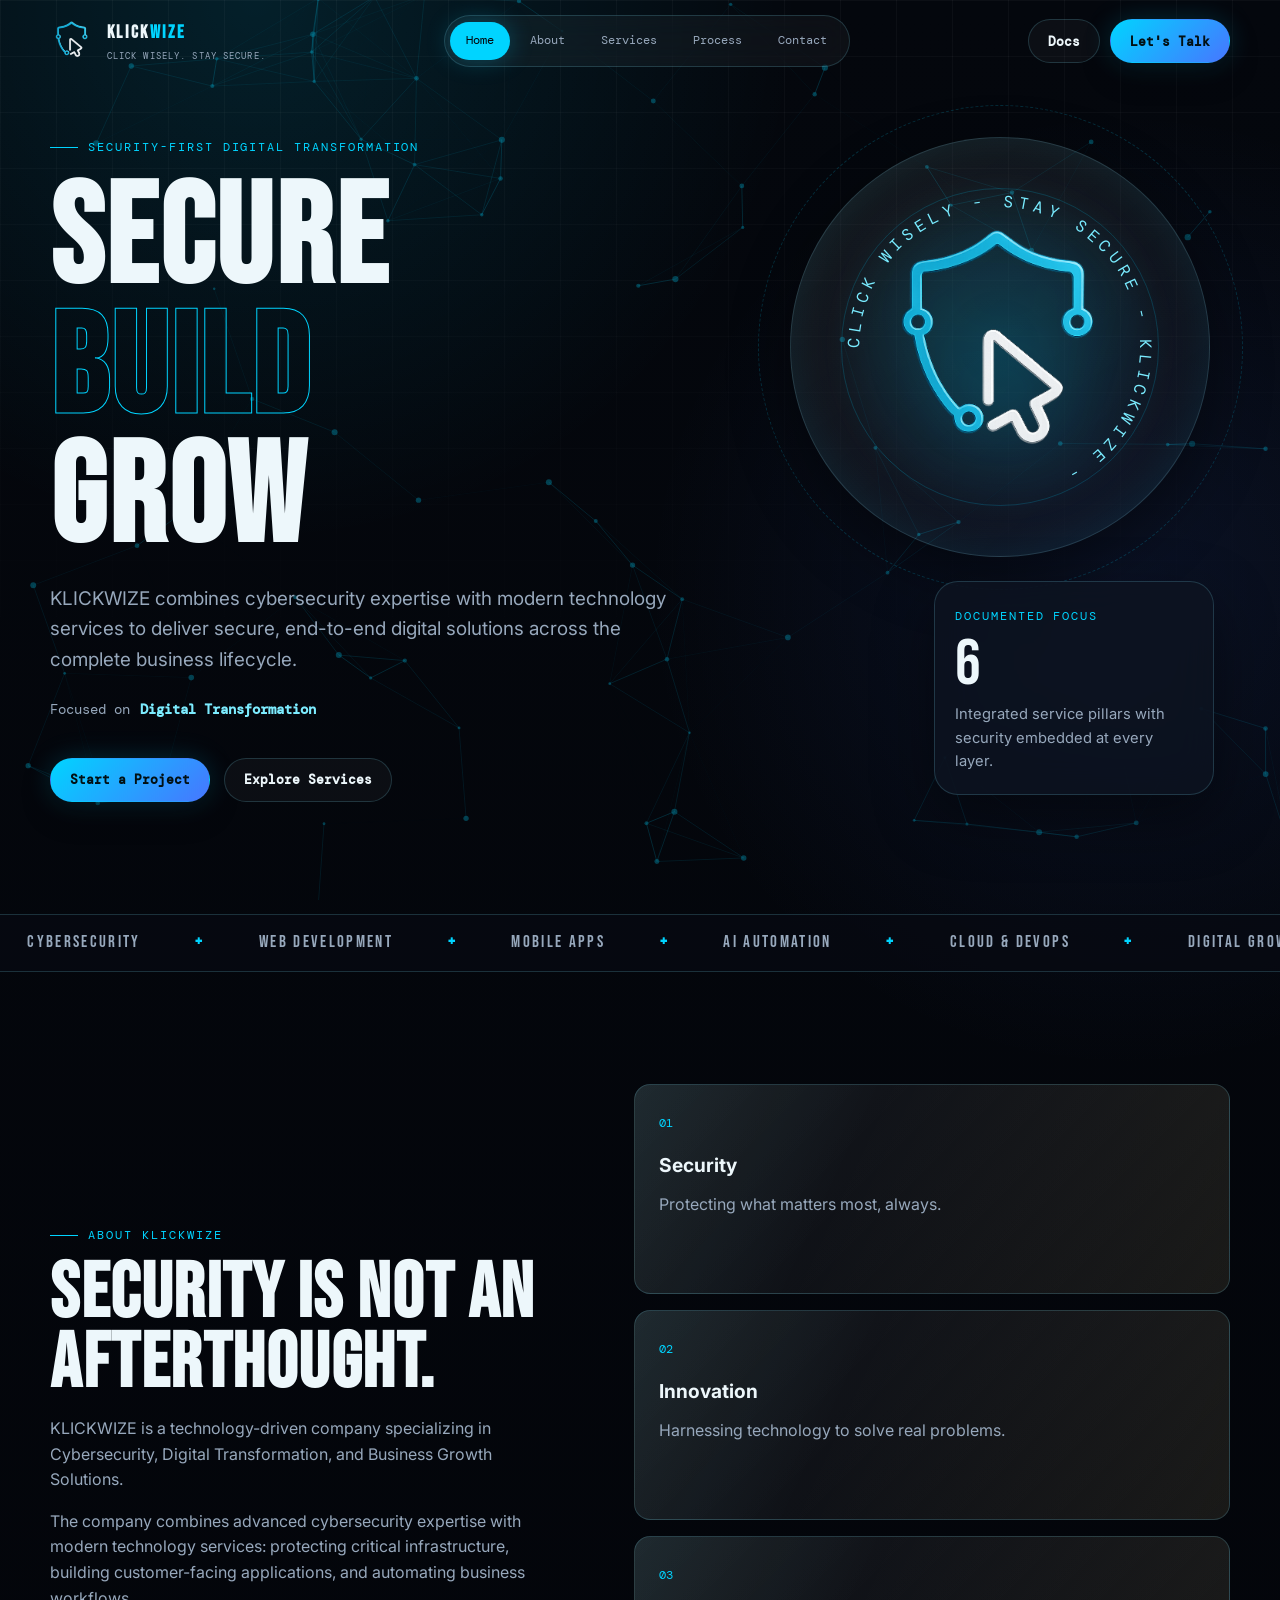
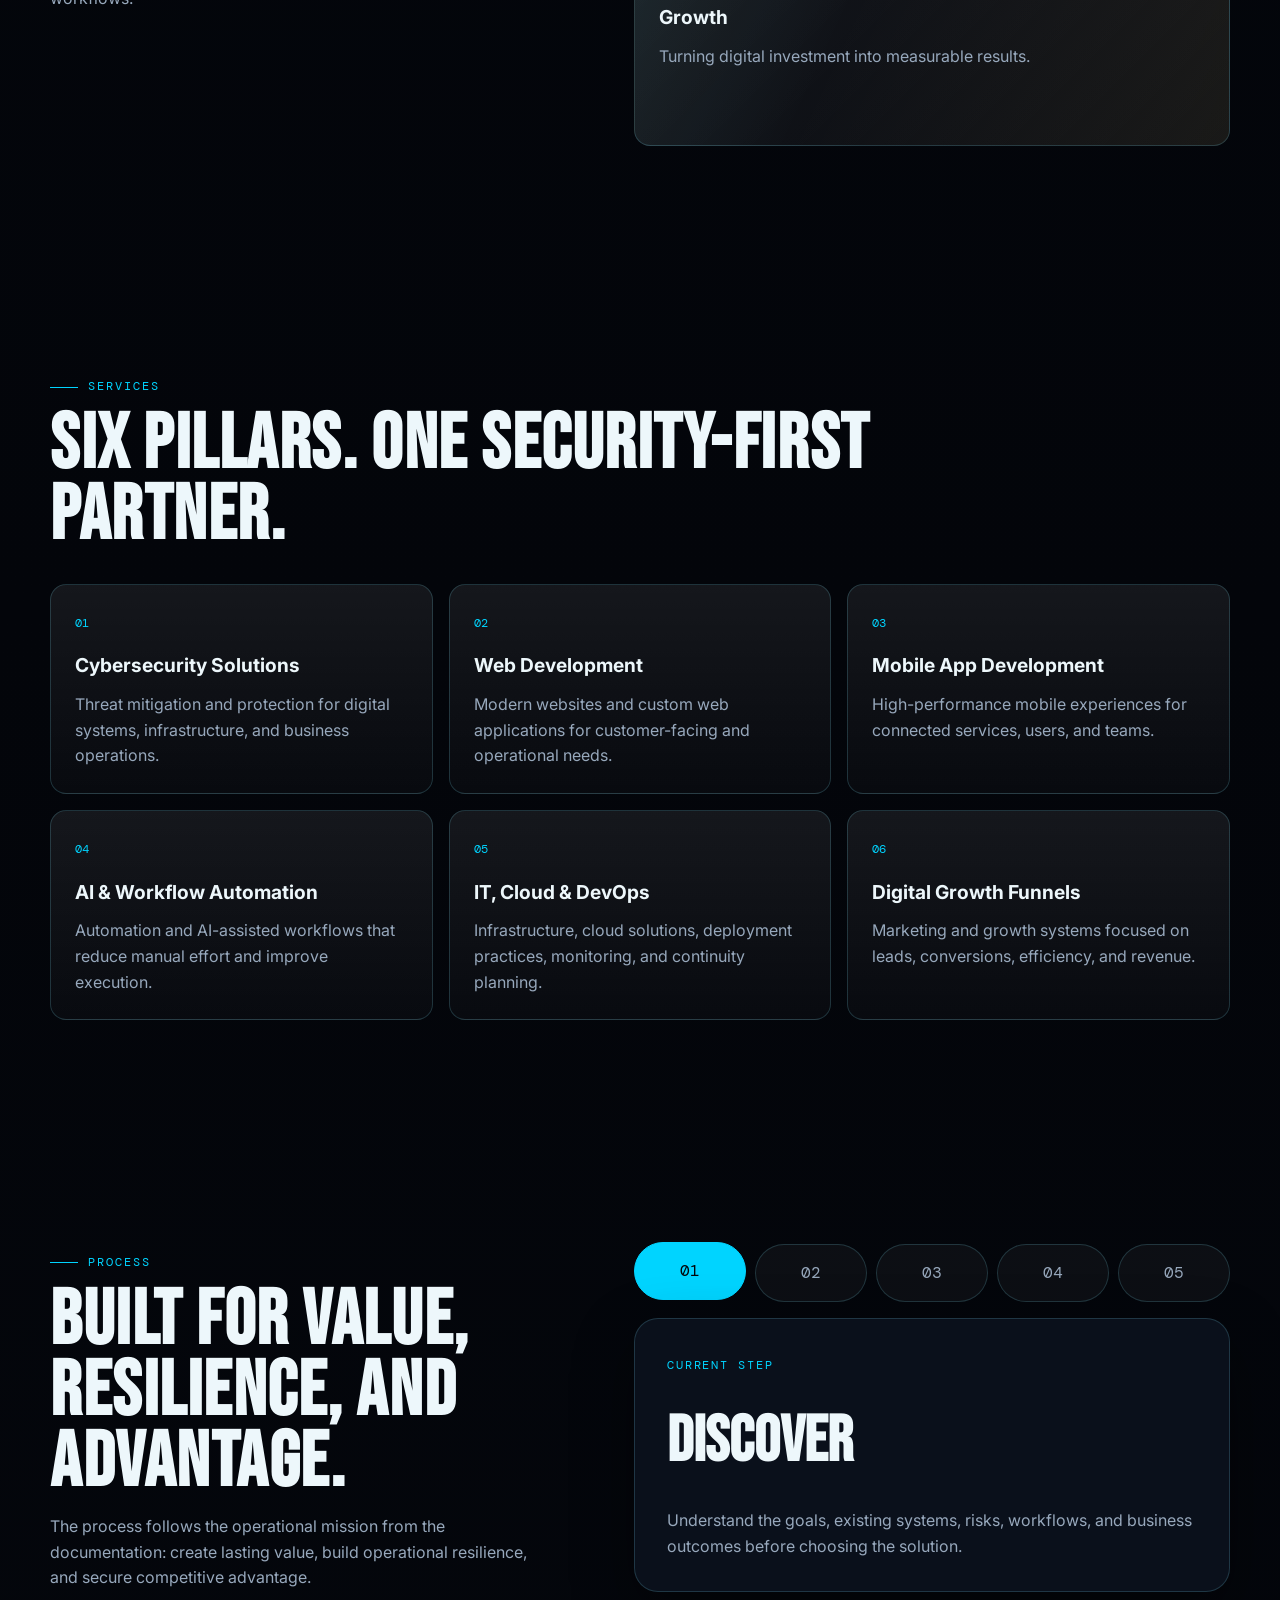
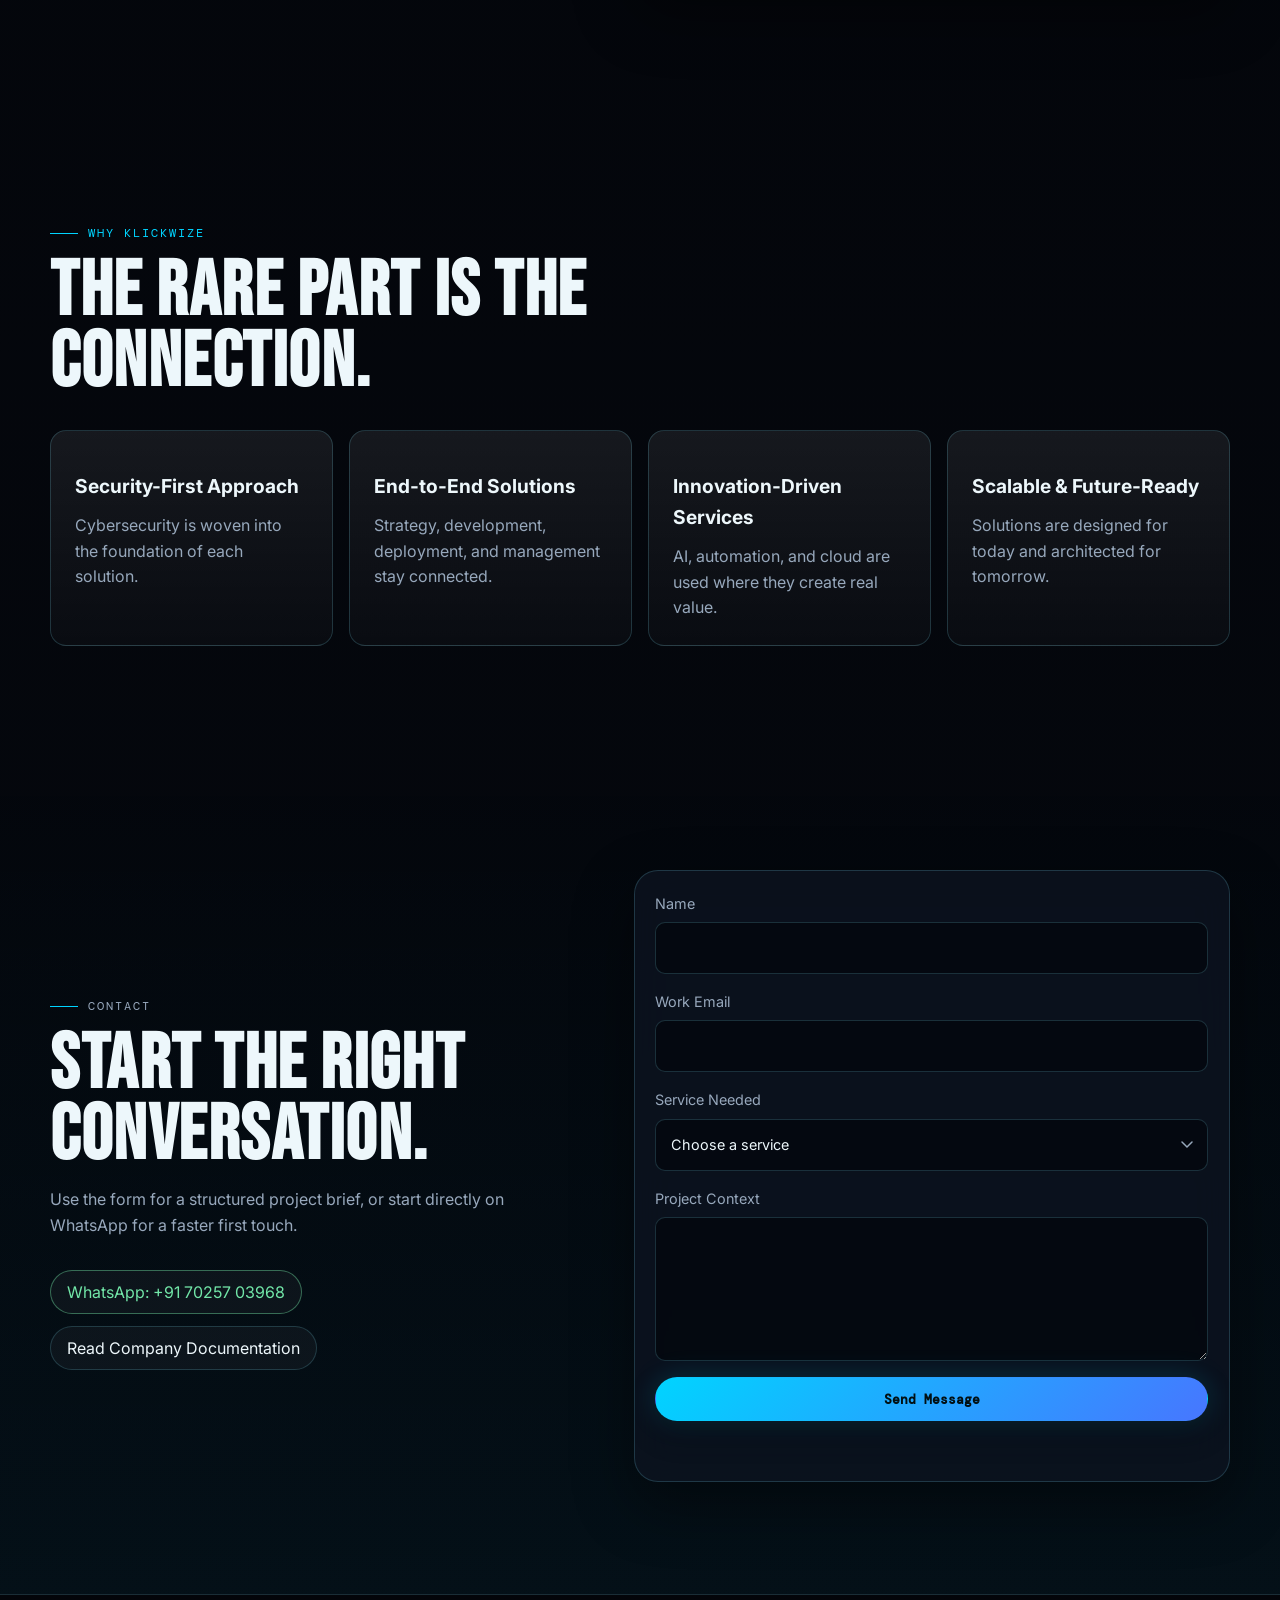
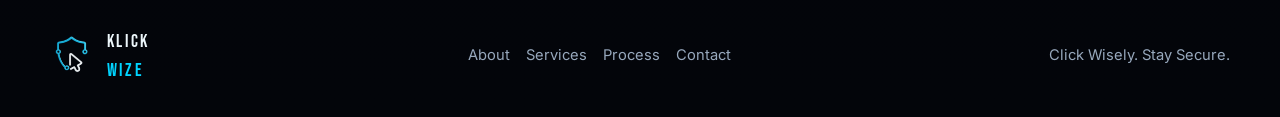
==== Website/0.3/index.html @ f403ca62 "Version 0.2 Finalized" ====
<!DOCTYPE html>
<html lang="en">

<head>
    <!-- ==================================================
         BASIC PAGE SETTINGS

         These tags help browsers, phones, and search engines
         understand the website correctly.
    ================================================== -->
    <meta charset="UTF-8">
    <meta name="viewport" content="width=device-width, initial-scale=1.0">
    <meta name="description" content="KLICKWIZE delivers cybersecurity, digital transformation, software, AI automation, cloud, DevOps, and growth solutions with security built in from day one.">
    <title>KLICKWIZE | Click Wisely. Stay Secure.</title>

    <!-- ==================================================
         FONTS

         Inter is used for readable text.
         Oxanium gives headings a precise technology feel.
         JetBrains Mono is used for labels and small technical text.
    ================================================== -->
    <link rel="preconnect" href="https://fonts.googleapis.com">
    <link rel="preconnect" href="https://fonts.gstatic.com" crossorigin>
    <link href="https://fonts.googleapis.com/css2?family=Inter:wght@400;500;600;700;800&family=JetBrains+Mono:wght@400;500;700&family=Oxanium:wght@500;600;700;800&family=Bebas+Neue&family=DM+Mono:wght@300;400;500&display=swap" rel="stylesheet">

    <!-- ==================================================
         CSS FILES

         Keep this order:
         variables -> layout -> components -> animations -> responsive.
    ================================================== -->
    <link rel="stylesheet" href="css/variables.css">
    <link rel="stylesheet" href="css/layout.css">
    <link rel="stylesheet" href="css/components.css">
    <link rel="stylesheet" href="css/animations.css">
    <link rel="stylesheet" href="css/responsive.css">
</head>

<body>
    <!-- ==================================================
         SPARK LAYER

         This canvas sits behind the page and creates the
         subtle moving cyber network effect.
    ================================================== -->
    <canvas id="spark-canvas" class="spark-canvas" aria-hidden="true"></canvas>

    <!-- ==================================================
         HEADER / PILL NAV

         The header stays fixed at the top.
         The pill nav makes the site feel modern and app-like.
    ================================================== -->
    <header class="site-header">
        <nav class="navbar container" aria-label="Main navigation">
            <a href="#hero" class="brand-mark" aria-label="KLICKWIZE home">
                <img src="assets/images/Logo.png" alt="KLICKWIZE shield logo">
                <span>
                    <strong><span class="brand-klick">KLICK</span><span class="brand-wize">WIZE</span></strong>
                    <small>Click wisely. Stay secure.</small>
                </span>
            </a>

            <ul class="pill-nav" data-pill-nav>
                <li><a class="active" href="#hero">Home</a></li>
                <li><a href="#about">About</a></li>
                <li><a href="#services">Services</a></li>
                <li><a href="#process">Process</a></li>
                <li><a href="#contact">Contact</a></li>
            </ul>

            <div class="nav-actions">
                <a class="btn btn-ghost nav-doc" href="assets/docs/Documentation.pdf" target="_blank" rel="noreferrer">Docs</a>
                <a class="btn btn-primary nav-cta" href="#contact">Let's Talk</a>
                <button class="menu-toggle" type="button" data-menu-toggle aria-label="Open menu" aria-expanded="false">
                    <span></span>
                    <span></span>
                </button>
            </div>
        </nav>

        <!-- Mobile menu: JS opens this when the menu button is tapped. -->
        <div class="staggered-menu" data-mobile-menu aria-hidden="true">
            <a href="#about">About</a>
            <a href="#services">Services</a>
            <a href="#process">Process</a>
            <a href="#why">Why Us</a>
            <a href="#contact">Contact</a>
        </div>
    </header>

    <main>
        <!-- ==================================================
             HERO

             First impression. It explains what KLICKWIZE does
             and uses the logo as a meaningful brand object.
        ================================================== -->
        <section id="hero" class="hero section">
            <div class="container hero-grid">
                <div class="hero-copy">
                    <p class="eyebrow decrypt-text" data-text="SECURITY-FIRST DIGITAL TRANSFORMATION">
                        SECURITY-FIRST DIGITAL TRANSFORMATION
                    </p>

                    <h1 class="hero-title">
                        <span class="split-text">Secure</span>
                        <span class="split-text accent">Build</span>
                        <span class="split-text">Grow</span>
                    </h1>

                    <p class="hero-description">
                        KLICKWIZE combines cybersecurity expertise with modern technology services to deliver secure, end-to-end digital solutions across the complete business lifecycle.
                    </p>

                    <div class="rotating-line" aria-live="polite">
                        <span>Focused on</span>
                        <strong data-rotating-text data-words="Cybersecurity,Digital Transformation,Business Growth,AI Automation,Cloud Resilience">Cybersecurity</strong>
                    </div>

                    <div class="hero-actions">
                        <a class="btn btn-primary magnetic" href="#contact">Start a Project</a>
                        <a class="btn btn-secondary" href="#services">Explore Services</a>
                    </div>
                </div>

                <div class="hero-visual" aria-label="KLICKWIZE brand visual">
                    <div class="orbital-logo">
                        <img src="assets/images/Logo.png" alt="KLICKWIZE shield logo">
                        <svg class="circular-text" viewBox="0 0 220 220" aria-hidden="true">
                            <defs>
                                <path id="circleTextPath" d="M110,110 m-86,0 a86,86 0 1,1 172,0 a86,86 0 1,1 -172,0"></path>
                            </defs>
                            <text>
                                <textPath href="#circleTextPath">
                                    CLICK WISELY - STAY SECURE - KLICKWIZE -
                                </textPath>
                            </text>
                        </svg>
                    </div>
                    <div class="hero-card glass-panel">
                        <span class="card-label">Documented Focus</span>
                        <div class="shuffle-number" data-shuffle-number data-final="6">0</div>
                        <p>Integrated service pillars with security embedded at every layer.</p>
                    </div>
                </div>
            </div>
        </section>

        <!-- ==================================================
             MARQUEE / SERVICE STRIP

             Quick moving list of the six company service pillars.
        ================================================== -->
        <div class="marquee-wrap" aria-hidden="true">
            <div class="marquee-track">
                <span>Cybersecurity</span><b>+</b>
                <span>Web Development</span><b>+</b>
                <span>Mobile Apps</span><b>+</b>
                <span>AI Automation</span><b>+</b>
                <span>Cloud & DevOps</span><b>+</b>
                <span>Digital Growth</span><b>+</b>
                <span>Cybersecurity</span><b>+</b>
                <span>Web Development</span><b>+</b>
                <span>Mobile Apps</span><b>+</b>
                <span>AI Automation</span><b>+</b>
                <span>Cloud & DevOps</span><b>+</b>
                <span>Digital Growth</span><b>+</b>
            </div>
        </div>

        <!-- ==================================================
             ABOUT

             Honest company overview based on the proposal PDF.
        ================================================== -->
        <section id="about" class="section">
            <div class="container split-section">
                <div class="section-copy reveal-left">
                    <p class="section-label decrypt-text" data-text="ABOUT KLICKWIZE">ABOUT KLICKWIZE</p>
                    <h2 class="section-title">Security is not an afterthought.</h2>
                    <p>
                        KLICKWIZE is a technology-driven company specializing in Cybersecurity, Digital Transformation, and Business Growth Solutions.
                    </p>
                    <p>
                        The company combines advanced cybersecurity expertise with modern technology services: protecting critical infrastructure, building customer-facing applications, and automating business workflows.
                    </p>
                </div>

                <div class="value-stack reveal-right">
                    <article class="value-card metallic-card">
                        <span>01</span>
                        <h3>Security</h3>
                        <p>Protecting what matters most, always.</p>
                    </article>
                    <article class="value-card metallic-card">
                        <span>02</span>
                        <h3>Innovation</h3>
                        <p>Harnessing technology to solve real problems.</p>
                    </article>
                    <article class="value-card metallic-card">
                        <span>03</span>
                        <h3>Growth</h3>
                        <p>Turning digital investment into measurable results.</p>
                    </article>
                </div>
            </div>
        </section>

        <!-- ==================================================
             SERVICES

             Each card describes one documented service pillar.
        ================================================== -->
        <section id="services" class="section">
            <div class="container">
                <div class="section-heading reveal">
                    <p class="section-label">SERVICES</p>
                    <h2 class="section-title">Six pillars. One security-first partner.</h2>
                </div>

                <div class="services-grid reveal">
                    <article class="service-card">
                        <span class="service-number">01</span>
                        <h3>Cybersecurity Solutions</h3>
                        <p>Threat mitigation and protection for digital systems, infrastructure, and business operations.</p>
                    </article>

                    <article class="service-card">
                        <span class="service-number">02</span>
                        <h3>Web Development</h3>
                        <p>Modern websites and custom web applications for customer-facing and operational needs.</p>
                    </article>

                    <article class="service-card">
                        <span class="service-number">03</span>
                        <h3>Mobile App Development</h3>
                        <p>High-performance mobile experiences for connected services, users, and teams.</p>
                    </article>

                    <article class="service-card">
                        <span class="service-number">04</span>
                        <h3>AI & Workflow Automation</h3>
                        <p>Automation and AI-assisted workflows that reduce manual effort and improve execution.</p>
                    </article>

                    <article class="service-card">
                        <span class="service-number">05</span>
                        <h3>IT, Cloud & DevOps</h3>
                        <p>Infrastructure, cloud solutions, deployment practices, monitoring, and continuity planning.</p>
                    </article>

                    <article class="service-card">
                        <span class="service-number">06</span>
                        <h3>Digital Growth Funnels</h3>
                        <p>Marketing and growth systems focused on leads, conversions, efficiency, and revenue.</p>
                    </article>
                </div>
            </div>
        </section>

        <!-- ==================================================
             PROCESS STEPPER

             Visitors can click steps. JS highlights the active
             step and updates the explanation panel.
        ================================================== -->
        <section id="process" class="section">
            <div class="container process-layout">
                <div class="section-copy reveal-left">
                    <p class="section-label">PROCESS</p>
                    <h2 class="section-title">Built for value, resilience, and advantage.</h2>
                    <p>
                        The process follows the operational mission from the documentation: create lasting value, build operational resilience, and secure competitive advantage.
                    </p>
                </div>

                <div class="stepper reveal-right" data-stepper>
                    <div class="stepper-buttons" role="tablist" aria-label="Project process steps">
                        <button class="stepper-button active" type="button" role="tab" aria-selected="true" data-step-title="Discover" data-step-copy="Understand the goals, existing systems, risks, workflows, and business outcomes before choosing the solution.">01</button>
                        <button class="stepper-button" type="button" role="tab" aria-selected="false" data-step-title="Architect" data-step-copy="Design security-first foundations so protection is part of the plan, not something added at the end.">02</button>
                        <button class="stepper-button" type="button" role="tab" aria-selected="false" data-step-title="Build" data-step-copy="Create modular digital applications, automations, infrastructure, or growth systems with sustainable engineering patterns.">03</button>
                        <button class="stepper-button" type="button" role="tab" aria-selected="false" data-step-title="Harden" data-step-copy="Support resilience with monitoring, fail-safes, and continuity thinking where the project requires it.">04</button>
                        <button class="stepper-button" type="button" role="tab" aria-selected="false" data-step-title="Grow" data-step-copy="Use AI, automation, and metrics-driven growth strategies to keep improving the outcome after launch.">05</button>
                    </div>

                    <div class="stepper-panel glass-panel" data-step-panel>
                        <span class="panel-kicker">Current step</span>
                        <h3 data-step-title-output>Discover</h3>
                        <p data-step-copy-output>Understand the goals, existing systems, risks, workflows, and business outcomes before choosing the solution.</p>
                    </div>
                </div>
            </div>
        </section>

        <!-- ==================================================
             WHY US

             Clear reasons from the proposal, written as value
             cards rather than exaggerated promises.
        ================================================== -->
        <section id="why" class="section">
            <div class="container">
                <div class="section-heading reveal">
                    <p class="section-label">WHY KLICKWIZE</p>
                    <h2 class="section-title">The rare part is the connection.</h2>
                </div>

                <div class="why-grid reveal">
                    <article class="why-card">
                        <h3>Security-First Approach</h3>
                        <p>Cybersecurity is woven into the foundation of each solution.</p>
                    </article>

                    <article class="why-card">
                        <h3>End-to-End Solutions</h3>
                        <p>Strategy, development, deployment, and management stay connected.</p>
                    </article>

                    <article class="why-card">
                        <h3>Innovation-Driven Services</h3>
                        <p>AI, automation, and cloud are used where they create real value.</p>
                    </article>

                    <article class="why-card">
                        <h3>Scalable & Future-Ready</h3>
                        <p>Solutions are designed for today and architected for tomorrow.</p>
                    </article>
                </div>
            </div>
        </section>

        <!-- ==================================================
             CONTACT

             Backend-ready form plus direct WhatsApp option.
             Instagram is intentionally left commented until ready.
        ================================================== -->
        <section id="contact" class="section contact-section">
            <div class="container contact-grid">
                <div class="contact-copy reveal-left">
                    <p class="section-label">CONTACT</p>
                    <h2 class="section-title">Start the right conversation.</h2>
                    <p>
                        Use the form for a structured project brief, or start directly on WhatsApp for a faster first touch.
                    </p>

                    <div class="contact-actions">
                        <a class="contact-chip whatsapp" href="https://wa.me/917025703968" target="_blank" rel="noreferrer">
                            WhatsApp: +91 70257 03968
                        </a>

                        <a class="contact-chip" href="assets/docs/Documentation.pdf" target="_blank" rel="noreferrer">
                            Read Company Documentation
                        </a>

                        <!-- Instagram is intentionally commented until the profile link is ready.
                        <a class="contact-chip" href="https://instagram.com/klickwize" target="_blank" rel="noreferrer">
                            Instagram: @klickwize
                        </a>
                        -->
                    </div>
                </div>

                <form class="contact-form glass-panel reveal-right" data-contact-form>
                    <!-- Backend note:
                         Later, connect this form by replacing the placeholder
                         in js/app.js with your API endpoint, for example:
                         fetch('/api/contact', { method:'POST', body: JSON.stringify(payload) })
                    -->
                    <label>
                        <span>Name</span>
                        <input name="name" type="text" autocomplete="name" required>
                    </label>

                    <label>
                        <span>Work Email</span>
                        <input name="email" type="email" autocomplete="email" required>
                    </label>

                    <label>
                        <span>Service Needed</span>
                        <select name="service" required>
                            <option value="">Choose a service</option>
                            <option>Cybersecurity Solutions</option>
                            <option>Web Development</option>
                            <option>Mobile App Development</option>
                            <option>AI & Workflow Automation</option>
                            <option>IT, Cloud & DevOps</option>
                            <option>Digital Growth Funnels</option>
                        </select>
                    </label>

                    <label>
                        <span>Project Context</span>
                        <textarea name="message" rows="5" required></textarea>
                    </label>

                    <button class="btn btn-primary" type="submit">Send Message</button>
                    <p class="form-status" data-form-status aria-live="polite"></p>
                </form>
            </div>
        </section>
    </main>

    <!-- ==================================================
         FOOTER

         Simple final brand area with fast links.
    ================================================== -->
    <footer class="footer">
        <div class="container footer-inner">
            <a class="footer-brand" href="#hero">
                <img src="assets/images/Logo.png" alt="">
                <span><span class="brand-klick">KLICK</span><span class="brand-wize">WIZE</span></span>
            </a>

            <nav class="footer-links" aria-label="Footer navigation">
                <a href="#about">About</a>
                <a href="#services">Services</a>
                <a href="#process">Process</a>
                <a href="#contact">Contact</a>
            </nav>

            <p>Click Wisely. Stay Secure.</p>
        </div>
    </footer>

    <!-- ==================================================
         JAVASCRIPT FILES

         Each file controls one behavior. This keeps the
         website easy to understand and grow later.
    ================================================== -->
    <script src="js/navigation.js"></script>
    <script src="js/splitText.js"></script>
    <script src="js/decryptText.js"></script>
    <script src="js/spark.js"></script>
    <script src="js/stepper.js"></script>
    <script src="js/app.js"></script>
</body>

</html>
---- Website/0.3/css/variables.css ----
/* =====================================================
   DESIGN SYSTEM VARIABLES

   Think of this file as the control panel for the site.
   If you want a different color, spacing, or font later,
   change it here first.
===================================================== */

:root {
  /* Main page colors */
  --black: #03050a;
  --deep: #070b12;
  --surface: #0d1420;
  --panel: rgba(13, 20, 32, .78);
  --panel-strong: #111a29;

  /* Brand accents */
  --cyan: #00d4ff;
  --cyan-bright: #7cecff;
  --cyan-soft: rgba(0, 212, 255, .12);
  --blue: #4776ff;
  --green: #72e6a8;
  --gold: #f7d889;

  /* Text colors */
  --white: #edf7fb;
  --muted: #97a8bc;
  --dim: #627184;

  /* Lines and glass */
  --edge: rgba(129, 232, 255, .18);
  --edge-strong: rgba(129, 232, 255, .42);
  --glass: rgba(255, 255, 255, .045);
  --glass-border: rgba(255, 255, 255, .1);

  /* Fonts */
  --ff-display: 'Bebas Neue', "Oxanium", system-ui, sans-serif;
  --ff-body: "Inter", system-ui, sans-serif;
  --ff-mono: 'DM Mono', "JetBrains Mono", monospace;

  /* Sizing */
  --container: 1180px;
  --header-height: 82px;
  --radius-sm: 10px;
  --radius-md: 16px;
  --radius-lg: 24px;

  /* Spacing */
  --space-xs: .5rem;
  --space-sm: 1rem;
  --space-md: 1.5rem;
  --space-lg: 3rem;
  --space-xl: 5rem;
  --space-2xl: 7rem;

  /* Motion */
  --ease: cubic-bezier(.16, 1, .3, 1);
  --duration-fast: .2s;
  --duration-normal: .45s;
  --duration-slow: .8s;

  /* Shadows and glows */
  --shadow-sm: 0 12px 30px rgba(0, 0, 0, .28);
  --shadow-md: 0 22px 60px rgba(0, 0, 0, .42);
  --glow-cyan: 0 0 42px rgba(0, 212, 255, .24);

  /* Reusable gradients */
  --gradient-primary: linear-gradient(135deg, var(--cyan), var(--blue));
  --gradient-metal: linear-gradient(115deg, #6d7a86 0%, #f8fbff 18%, #7cecff 36%, #41566a 55%, #ffffff 74%, #80e8ff 100%);
  --gradient-panel: linear-gradient(180deg, rgba(255,255,255,.075), rgba(255,255,255,.025));
}
---- Website/0.3/css/layout.css ----
/* =====================================================
   GLOBAL LAYOUT

   This file controls the big page structure:
   body, sections, containers, hero, split layouts, and footer.
===================================================== */

*,
*::before,
*::after {
  box-sizing: border-box;
  margin: 0;
  padding: 0;
}

html {
  scroll-behavior: smooth;
}

body {
  min-height: 100vh;
  background:
    radial-gradient(circle at 20% 0%, rgba(0, 212, 255, .12), transparent 34rem),
    radial-gradient(circle at 88% 12%, rgba(71, 118, 255, .1), transparent 30rem),
    linear-gradient(180deg, #04070d 0%, var(--black) 45%, #05080e 100%);
  color: var(--white);
  font-family: var(--ff-body);
  line-height: 1.6;
  overflow-x: hidden;
}

body::before {
  content: "";
  position: fixed;
  inset: 0;
  z-index: -2;
  pointer-events: none;
  background-image:
    linear-gradient(rgba(255,255,255,.035) 1px, transparent 1px),
    linear-gradient(90deg, rgba(255,255,255,.035) 1px, transparent 1px);
  background-size: 56px 56px;
  mask-image: linear-gradient(to bottom, black, transparent 82%);
}

img,
svg {
  display: block;
  max-width: 100%;
}

a {
  color: inherit;
}

button,
input,
select,
textarea {
  font: inherit;
}

.container {
  width: min(var(--container), calc(100% - 40px));
  margin-inline: auto;
}

.section {
  position: relative;
  padding: var(--space-2xl) 0;
  scroll-margin-top: calc(var(--header-height) + 24px);
}

.spark-canvas {
  position: fixed;
  inset: 0;
  z-index: -1;
  width: 100%;
  height: 100%;
  opacity: .62;
  pointer-events: none;
}

/* =====================================================
   HEADER
===================================================== */

.site-header {
  position: fixed;
  top: 0;
  left: 0;
  z-index: 50;
  width: 100%;
  border-bottom: 1px solid transparent;
  transition: background var(--duration-normal) var(--ease), border-color var(--duration-normal) var(--ease), transform var(--duration-normal) var(--ease);
}

.site-header.scrolled {
  background: rgba(3, 5, 10, .78);
  border-color: var(--edge);
  backdrop-filter: blur(18px);
}

.navbar {
  min-height: var(--header-height);
  display: flex;
  align-items: center;
  justify-content: space-between;
  gap: 1rem;
}

/* =====================================================
   HERO
===================================================== */

.hero {
  min-height: 100svh;
  display: grid;
  align-items: center;
  padding-top: calc(var(--header-height) + 3rem);
}

.hero-grid {
  display: grid;
  grid-template-columns: minmax(0, 1.05fr) minmax(320px, .75fr);
  align-items: center;
  gap: clamp(2rem, 6vw, 5rem);
}

.hero-copy {
  max-width: 760px;
}

.hero-title {
  margin: 1.2rem 0;
  font-family: var(--ff-display);
  font-size: clamp(4.6rem, 11vw, 10.2rem);
  line-height: .92;
  text-transform: uppercase;
  letter-spacing: .02em;
}

.hero-description {
  max-width: 650px;
  color: var(--muted);
  font-size: clamp(1rem, 1.8vw, 1.18rem);
}

.hero-actions {
  display: flex;
  flex-wrap: wrap;
  gap: .85rem;
  margin-top: 2rem;
}

.hero-visual {
  position: relative;
  display: flex;
  flex-direction: column;
  align-items: center;
  gap: 1.5rem;
  min-height: 540px;
  justify-content: center;
}

.split-section,
.process-layout,
.contact-grid {
  display: grid;
  grid-template-columns: minmax(0, .85fr) minmax(0, 1fr);
  gap: clamp(2rem, 6vw, 5rem);
  align-items: center;
}

.section-copy p:not(.section-label),
.contact-copy p {
  color: var(--muted);
  max-width: 680px;
  margin-top: 1rem;
}

.section-heading {
  max-width: 850px;
  margin-bottom: 2rem;
}

.section-title {
  margin-top: .85rem;
  font-family: var(--ff-display);
  font-size: clamp(2.6rem, 6vw, 5.8rem);
  line-height: .92;
  letter-spacing: .02em;
}

/* =====================================================
   FOOTER
===================================================== */

.footer {
  border-top: 1px solid var(--edge);
  padding: 2rem 0;
  background: rgba(3, 5, 10, .72);
}

.footer-inner {
  display: flex;
  align-items: center;
  justify-content: space-between;
  gap: 1.2rem;
  flex-wrap: wrap;
  color: var(--muted);
  font-size: .92rem;
}
---- Website/0.3/css/components.css ----
/* =====================================================
   COMPONENT STYLES

   A component is a reusable website part:
   button, card, menu, stepper, form, logo lockup, etc.
===================================================== */

/* =====================================================
   BRAND / LOGO
===================================================== */

.brand-mark,
.footer-brand {
  display: inline-flex;
  align-items: center;
  gap: .8rem;
  color: var(--white);
  text-decoration: none;
}

.brand-mark img,
.footer-brand img {
  width: 44px;
  height: 44px;
  object-fit: contain;
}

.brand-mark strong,
.footer-brand span {
  display: block;
  font-family: var(--ff-display);
  font-size: 1.15rem;
  letter-spacing: .14em;
}

.brand-mark small {
  display: block;
  margin-top: .12rem;
  color: var(--muted);
  font-family: var(--ff-mono);
  font-size: .58rem;
  text-transform: uppercase;
  letter-spacing: .12em;
}

.brand-klick {
  color: var(--white);
}

.brand-wize {
  color: var(--cyan);
}

/* =====================================================
   PILL NAVIGATION
===================================================== */

.pill-nav {
  display: flex;
  align-items: center;
  gap: .25rem;
  padding: .35rem;
  list-style: none;
  border: 1px solid var(--edge);
  border-radius: 999px;
  background: rgba(255, 255, 255, .04);
  backdrop-filter: blur(16px);
}

.pill-nav a {
  display: inline-flex;
  min-height: 38px;
  align-items: center;
  justify-content: center;
  padding: 0 1rem;
  border-radius: 999px;
  color: var(--muted);
  font-family: var(--ff-mono);
  font-size: .78rem;
  text-decoration: none;
  transition: color var(--duration-fast), background var(--duration-fast), box-shadow var(--duration-fast);
}

.pill-nav a:hover,
.pill-nav a.active {
  color: var(--black);
  background: var(--cyan);
  box-shadow: 0 0 24px rgba(0, 212, 255, .25);
}

.nav-actions {
  display: flex;
  align-items: center;
  gap: .6rem;
}

.menu-toggle {
  display: none;
  width: 44px;
  height: 44px;
  flex-direction: column;
  align-items: center;
  justify-content: center;
  gap: 5px;
  border: 1px solid var(--edge);
  border-radius: 999px;
  background: var(--glass);
  color: var(--white);
  cursor: pointer;
}

.menu-toggle span {
  display: block;
  width: 18px;
  height: 2px;
  background: currentColor;
  transition: transform var(--duration-fast);
}

.menu-toggle[aria-expanded="true"] span:first-child {
  transform: translateY(3px) rotate(45deg);
}

.menu-toggle[aria-expanded="true"] span:last-child {
  transform: translateY(-4px) rotate(-45deg);
}

.staggered-menu {
  display: none;
}

/* =====================================================
   BUTTONS
===================================================== */

.btn {
  min-height: 44px;
  display: inline-flex;
  align-items: center;
  justify-content: center;
  gap: .5rem;
  padding: 0 1.2rem;
  border: 1px solid transparent;
  border-radius: 999px;
  font-family: var(--ff-mono);
  font-size: .82rem;
  font-weight: 700;
  text-decoration: none;
  cursor: pointer;
  transition: transform var(--duration-fast), box-shadow var(--duration-normal), background var(--duration-fast), border-color var(--duration-fast), color var(--duration-fast);
}

.btn-primary {
  color: #021013;
  background: var(--gradient-primary);
  box-shadow: var(--shadow-sm), 0 0 28px rgba(0, 212, 255, .18);
}

.btn-primary:hover {
  transform: translateY(-3px);
  box-shadow: var(--shadow-md), var(--glow-cyan);
}

.btn-secondary,
.btn-ghost {
  color: var(--white);
  background: rgba(255, 255, 255, .035);
  border-color: var(--edge);
}

.btn-secondary:hover,
.btn-ghost:hover {
  border-color: var(--edge-strong);
  color: var(--cyan-bright);
}

/* =====================================================
   TEXT EFFECT COMPONENTS
===================================================== */

.eyebrow,
.section-label,
.panel-kicker,
.card-label {
  display: inline-flex;
  align-items: center;
  gap: .65rem;
  color: var(--cyan);
  font-family: var(--ff-mono);
  font-size: .76rem;
  letter-spacing: .16em;
  text-transform: uppercase;
}

.eyebrow::before,
.section-label::before {
  content: "";
  width: 28px;
  height: 1px;
  background: var(--cyan);
}

.metallic-text {
  color: transparent;
  background: var(--gradient-metal);
  background-size: 220% 100%;
  -webkit-background-clip: text;
  background-clip: text;
}

/* background-clip:text does NOT inherit to child spans — the chars
   would be invisible. Each .char inside a metallic-text parent gets
   its own gradient so the text actually renders. */
.metallic-text .char {
  color: transparent;
  background: var(--gradient-metal);
  background-size: 500% 100%;
  -webkit-background-clip: text;
  background-clip: text;
}

.split-text {
  display: block;
  overflow: hidden;
}

.split-text .char {
  display: inline-block;
  transform: translateY(110%) rotate(4deg);
  animation: charRise .72s var(--ease) forwards;
  animation-delay: calc(var(--char-index) * 18ms + var(--line-index) * 90ms);
}

.hero-title .accent,
.hero-title .accent .char {
  -webkit-text-stroke: 1px var(--cyan);
  color: transparent;
}

.rotating-line {
  min-height: 32px;
  display: flex;
  align-items: center;
  gap: .65rem;
  margin-top: 1.2rem;
  color: var(--muted);
  font-family: var(--ff-mono);
  font-size: .9rem;
}

.rotating-line strong {
  color: var(--cyan-bright);
}

.rotating-line strong.is-changing {
  animation: flipWord .38s var(--ease);
}

/* =====================================================
   HERO VISUAL / CIRCULAR TEXT
===================================================== */

.orbital-logo {
  position: relative;
  width: min(420px, 82vw);
  aspect-ratio: 1;
  display: grid;
  place-items: center;
  border-radius: 50%;
  background:
    radial-gradient(circle, rgba(0, 212, 255, .16), transparent 58%),
    linear-gradient(145deg, rgba(255,255,255,.08), rgba(255,255,255,.02));
  border: 1px solid var(--edge);
  box-shadow: var(--shadow-md), inset 0 0 44px rgba(0, 212, 255, .08);
  overflow: visible;
}

.orbital-logo img {
  width: 52%;
  border-radius: 24px;
  filter: drop-shadow(0 0 42px rgba(0, 212, 255, .32));
  z-index: 2;
}

.circular-text {
  position: absolute;
  inset: 7%;
  width: 86%;
  height: 86%;
  animation: spinCircle 18s linear infinite;
}

.circular-text text {
  fill: var(--cyan-bright);
  font-family: var(--ff-mono);
  font-size: 10px;
  letter-spacing: 3px;
}

.glass-panel {
  border: 1px solid var(--edge);
  border-radius: var(--radius-lg);
  background: var(--panel);
  box-shadow: var(--shadow-md);
  backdrop-filter: blur(18px);
}

.hero-card {
  position: relative;
  width: min(280px, 90%);
  padding: 1.25rem;
  align-self: flex-end;
  margin-right: 1rem;
}

.shuffle-number {
  margin: .35rem 0;
  font-family: var(--ff-display);
  font-size: 4rem;
  line-height: 1;
  color: var(--white);
}

.hero-card p {
  color: var(--muted);
  font-size: .92rem;
}

/* =====================================================
   MARQUEE
===================================================== */

.marquee-wrap {
  overflow: hidden;
  border-block: 1px solid var(--edge);
  background: rgba(7, 11, 18, .72);
}

.marquee-track {
  display: flex;
  width: max-content;
  animation: marquee 28s linear infinite;
}

.marquee-track span,
.marquee-track b {
  padding: .9rem 1.7rem;
  color: var(--muted);
  font-family: var(--ff-display);
  font-size: 1.05rem;
  text-transform: uppercase;
  letter-spacing: .14em;
  white-space: nowrap;
}

.marquee-track b {
  color: var(--cyan);
}

/* =====================================================
   CARDS
===================================================== */

.value-stack,
.services-grid,
.why-grid {
  display: grid;
  gap: 1rem;
}

.value-stack {
  grid-template-columns: 1fr;
}

.services-grid {
  grid-template-columns: repeat(3, minmax(0, 1fr));
}

.why-grid {
  grid-template-columns: repeat(4, minmax(0, 1fr));
}

.value-card,
.service-card,
.why-card {
  position: relative;
  min-height: 210px;
  padding: 1.5rem;
  border: 1px solid var(--edge);
  border-radius: var(--radius-md);
  background: var(--gradient-panel);
  overflow: hidden;
  transition: transform var(--duration-normal) var(--ease), border-color var(--duration-normal), background var(--duration-normal);
}

.value-card::before,
.service-card::before,
.why-card::before {
  content: "";
  position: absolute;
  inset: 0;
  opacity: 0;
  background: radial-gradient(circle at var(--mx, 50%) var(--my, 0%), rgba(0, 212, 255, .2), transparent 42%);
  transition: opacity var(--duration-normal);
}

.value-card:hover,
.service-card:hover,
.why-card:hover {
  transform: translateY(-6px);
  border-color: var(--edge-strong);
}

.value-card:hover::before,
.service-card:hover::before,
.why-card:hover::before {
  opacity: 1;
}

.value-card span,
.service-number {
  color: var(--cyan);
  font-family: var(--ff-mono);
  font-size: .78rem;
}

.value-card h3,
.service-card h3,
.why-card h3 {
  position: relative;
  margin: 1rem 0 .7rem;
  font-size: 1.2rem;
}

.value-card p,
.service-card p,
.why-card p {
  position: relative;
  color: var(--muted);
}

.metallic-card {
  background:
    linear-gradient(135deg, rgba(255,255,255,.08), rgba(255,255,255,.015)),
    linear-gradient(115deg, rgba(124,236,255,.08), transparent 36%, rgba(247,216,137,.08));
}

/* =====================================================
   STEPPER
===================================================== */

.stepper {
  display: grid;
  gap: 1rem;
}

.stepper-buttons {
  display: grid;
  grid-template-columns: repeat(5, 1fr);
  gap: .55rem;
}

.stepper-button {
  min-height: 58px;
  border: 1px solid var(--edge);
  border-radius: 999px;
  background: rgba(255,255,255,.04);
  color: var(--muted);
  font-family: var(--ff-mono);
  cursor: pointer;
  transition: background var(--duration-fast), color var(--duration-fast), border-color var(--duration-fast), transform var(--duration-fast);
}

.stepper-button:hover,
.stepper-button.active {
  transform: translateY(-2px);
  border-color: var(--cyan);
  background: var(--cyan);
  color: var(--black);
}

.stepper-panel {
  padding: 2rem;
  min-height: 250px;
}

.stepper-panel h3 {
  margin: .9rem 0;
  font-family: var(--ff-display);
  font-size: clamp(2rem, 5vw, 4rem);
}

.stepper-panel p {
  color: var(--muted);
  max-width: 620px;
}

/* =====================================================
   CONTACT
===================================================== */

.contact-section {
  background: linear-gradient(180deg, transparent, rgba(0, 212, 255, .045));
}

.contact-actions {
  display: grid;
  gap: .75rem;
  margin-top: 2rem;
}

.contact-chip {
  display: inline-flex;
  width: fit-content;
  min-height: 44px;
  align-items: center;
  border: 1px solid var(--edge);
  border-radius: 999px;
  padding: 0 1rem;
  color: var(--white);
  background: rgba(255,255,255,.035);
  text-decoration: none;
  transition: border-color var(--duration-fast), color var(--duration-fast), transform var(--duration-fast);
}

.contact-chip:hover {
  transform: translateY(-2px);
  border-color: var(--cyan);
  color: var(--cyan-bright);
}

.contact-chip.whatsapp {
  border-color: rgba(114, 230, 168, .42);
  color: var(--green);
}

.contact-form {
  display: grid;
  gap: 1rem;
  padding: 1.3rem;
}

.contact-form label {
  display: grid;
  gap: .45rem;
  color: var(--muted);
  font-size: .9rem;
}

.contact-form input,
.contact-form select,
.contact-form textarea {
  width: 100%;
  border: 1px solid var(--edge);
  border-radius: var(--radius-sm);
  background: rgba(3, 5, 10, .64);
  color: var(--white);
  padding: .85rem .9rem;
  outline: 0;
  appearance: none;
  -webkit-appearance: none;
}

.contact-form select {
  background-image: url("data:image/svg+xml,%3Csvg xmlns='http://www.w3.org/2000/svg' width='12' height='8' viewBox='0 0 12 8'%3E%3Cpath d='M1 1l5 5 5-5' stroke='%2397a8bc' stroke-width='1.5' fill='none' stroke-linecap='round'/%3E%3C/svg%3E");
  background-repeat: no-repeat;
  background-position: right .9rem center;
  padding-right: 2.5rem;
  cursor: pointer;
}

.contact-form select option {
  background: #0d1420;
  color: var(--white);
}

.contact-form textarea {
  resize: vertical;
  min-height: 120px;
}

.contact-form input:focus,
.contact-form select:focus,
.contact-form textarea:focus {
  border-color: var(--cyan);
  box-shadow: 0 0 0 4px rgba(0, 212, 255, .08);
}

.form-status {
  min-height: 1.4rem;
  color: var(--green);
  font-size: .9rem;
}

.footer-links {
  display: flex;
  gap: 1rem;
  flex-wrap: wrap;
}

.footer-links a {
  color: var(--muted);
  text-decoration: none;
}

.footer-links a:hover {
  color: var(--cyan);
}
---- Website/0.3/css/animations.css ----
/* =====================================================
   ANIMATIONS

   These effects add polish. They are written in one file
   so the site can be made calmer later if needed.
===================================================== */

.reveal,
.reveal-left,
.reveal-right {
  opacity: 0;
  transition: opacity .8s var(--ease), transform .8s var(--ease);
}

.reveal {
  transform: translateY(30px);
}

.reveal-left {
  transform: translateX(-34px);
}

.reveal-right {
  transform: translateX(34px);
}

.reveal.visible,
.reveal-left.visible,
.reveal-right.visible {
  opacity: 1;
  transform: translate(0);
}

.metallic-text {
  animation: metalSweep 7s ease-in-out infinite alternate;
}

.orbital-logo::before,
.orbital-logo::after {
  content: "";
  position: absolute;
  border: 1px solid rgba(0, 212, 255, .18);
  border-radius: 50%;
}

.orbital-logo::before {
  inset: 12%;
  animation: orbitPulse 3.5s ease-in-out infinite;
}

.orbital-logo::after {
  inset: -8%;
  border-style: dashed;
  animation: spinCircle 28s linear infinite reverse;
}

.magnetic:hover {
  animation: buttonSpark .7s var(--ease);
}

@keyframes charRise {
  to {
    transform: translateY(0) rotate(0);
  }
}

@keyframes flipWord {
  0% { transform: translateY(0); opacity: 1; }
  45% { transform: translateY(-10px); opacity: 0; }
  55% { transform: translateY(10px); opacity: 0; }
  100% { transform: translateY(0); opacity: 1; }
}

@keyframes metalSweep {
  from { background-position: 0% 50%; }
  to { background-position: 100% 50%; }
}

@keyframes spinCircle {
  to { transform: rotate(360deg); }
}

@keyframes orbitPulse {
  0%, 100% { opacity: .35; transform: scale(.96); }
  50% { opacity: 1; transform: scale(1.03); }
}

@keyframes buttonSpark {
  0% { filter: brightness(1); }
  45% { filter: brightness(1.25); }
  100% { filter: brightness(1); }
}

@keyframes marquee {
  from { transform: translateX(0); }
  to { transform: translateX(-50%); }
}

@media (prefers-reduced-motion: reduce) {
  *,
  *::before,
  *::after {
    animation-duration: .01ms !important;
    animation-iteration-count: 1 !important;
    scroll-behavior: auto !important;
    transition-duration: .01ms !important;
  }
}
---- Website/0.3/css/responsive.css ----
/* =====================================================
   RESPONSIVE RULES

   These rules make the site work on laptops, tablets,
   and phones. Most problems on mobile are fixed here.
===================================================== */

@media (max-width: 1080px) {
  .pill-nav,
  .nav-doc {
    display: none;
  }

  .menu-toggle {
    display: flex;
  }

  .staggered-menu {
    display: grid;
    gap: .6rem;
    width: min(100% - 40px, var(--container));
    max-height: 0;
    margin-inline: auto;
    overflow: hidden;
    transition: max-height var(--duration-normal) var(--ease), padding var(--duration-normal) var(--ease);
  }

  .staggered-menu.open {
    max-height: 340px;
    padding: .25rem 0 1rem;
  }

  .staggered-menu a {
    transform: translateY(-10px);
    opacity: 0;
    border: 1px solid var(--edge);
    border-radius: 999px;
    padding: .9rem 1rem;
    background: rgba(255,255,255,.045);
    color: var(--white);
    text-decoration: none;
    transition: opacity var(--duration-normal), transform var(--duration-normal), border-color var(--duration-fast);
  }

  .staggered-menu.open a {
    opacity: 1;
    transform: translateY(0);
    transition-delay: calc(var(--menu-index) * 55ms);
  }

  .staggered-menu a:hover {
    border-color: var(--cyan);
  }

  .hero-grid,
  .split-section,
  .process-layout,
  .contact-grid {
    grid-template-columns: 1fr;
  }

  .hero {
    padding-top: calc(var(--header-height) + 2rem);
  }

  .hero-visual {
    min-height: 440px;
    order: -1;
  }

  .hero-copy {
    text-align: center;
    margin-inline: auto;
  }

  .hero-actions,
  .rotating-line {
    justify-content: center;
  }

  .services-grid {
    grid-template-columns: repeat(2, minmax(0, 1fr));
  }

  .why-grid {
    grid-template-columns: repeat(2, minmax(0, 1fr));
  }
}

@media (max-width: 720px) {
  :root {
    --header-height: 72px;
  }

  .container {
    width: min(100% - 28px, var(--container));
  }

  .section {
    padding: 4.5rem 0;
  }

  .brand-mark small,
  .nav-cta {
    display: none;
  }

  .brand-mark img {
    width: 38px;
    height: 38px;
  }

  .brand-mark strong {
    font-size: .98rem;
  }

  .hero-title {
    font-size: clamp(4rem, 19vw, 6.8rem);
  }

  .hero-visual {
    min-height: 360px;
  }

  .hero-card {
    align-self: center;
    margin-right: 0;
    max-width: 360px;
    width: 100%;
  }

  .orbital-logo {
    width: min(330px, 86vw);
  }

  .hero-actions,
  .contact-actions {
    align-items: stretch;
  }

  .btn,
  .contact-chip {
    width: 100%;
  }

  .services-grid,
  .why-grid,
  .stepper-buttons {
    grid-template-columns: 1fr;
  }

  .stepper-button {
    border-radius: var(--radius-sm);
  }

  .footer-inner {
    display: grid;
    justify-items: center;
    text-align: center;
  }
}

@media (max-width: 430px) {
  .hero-title {
    font-size: clamp(3.2rem, 18vw, 4.8rem);
  }

  .section-title {
    font-size: clamp(2.2rem, 13vw, 3.4rem);
  }

  .rotating-line {
    display: grid;
    gap: .25rem;
  }
}
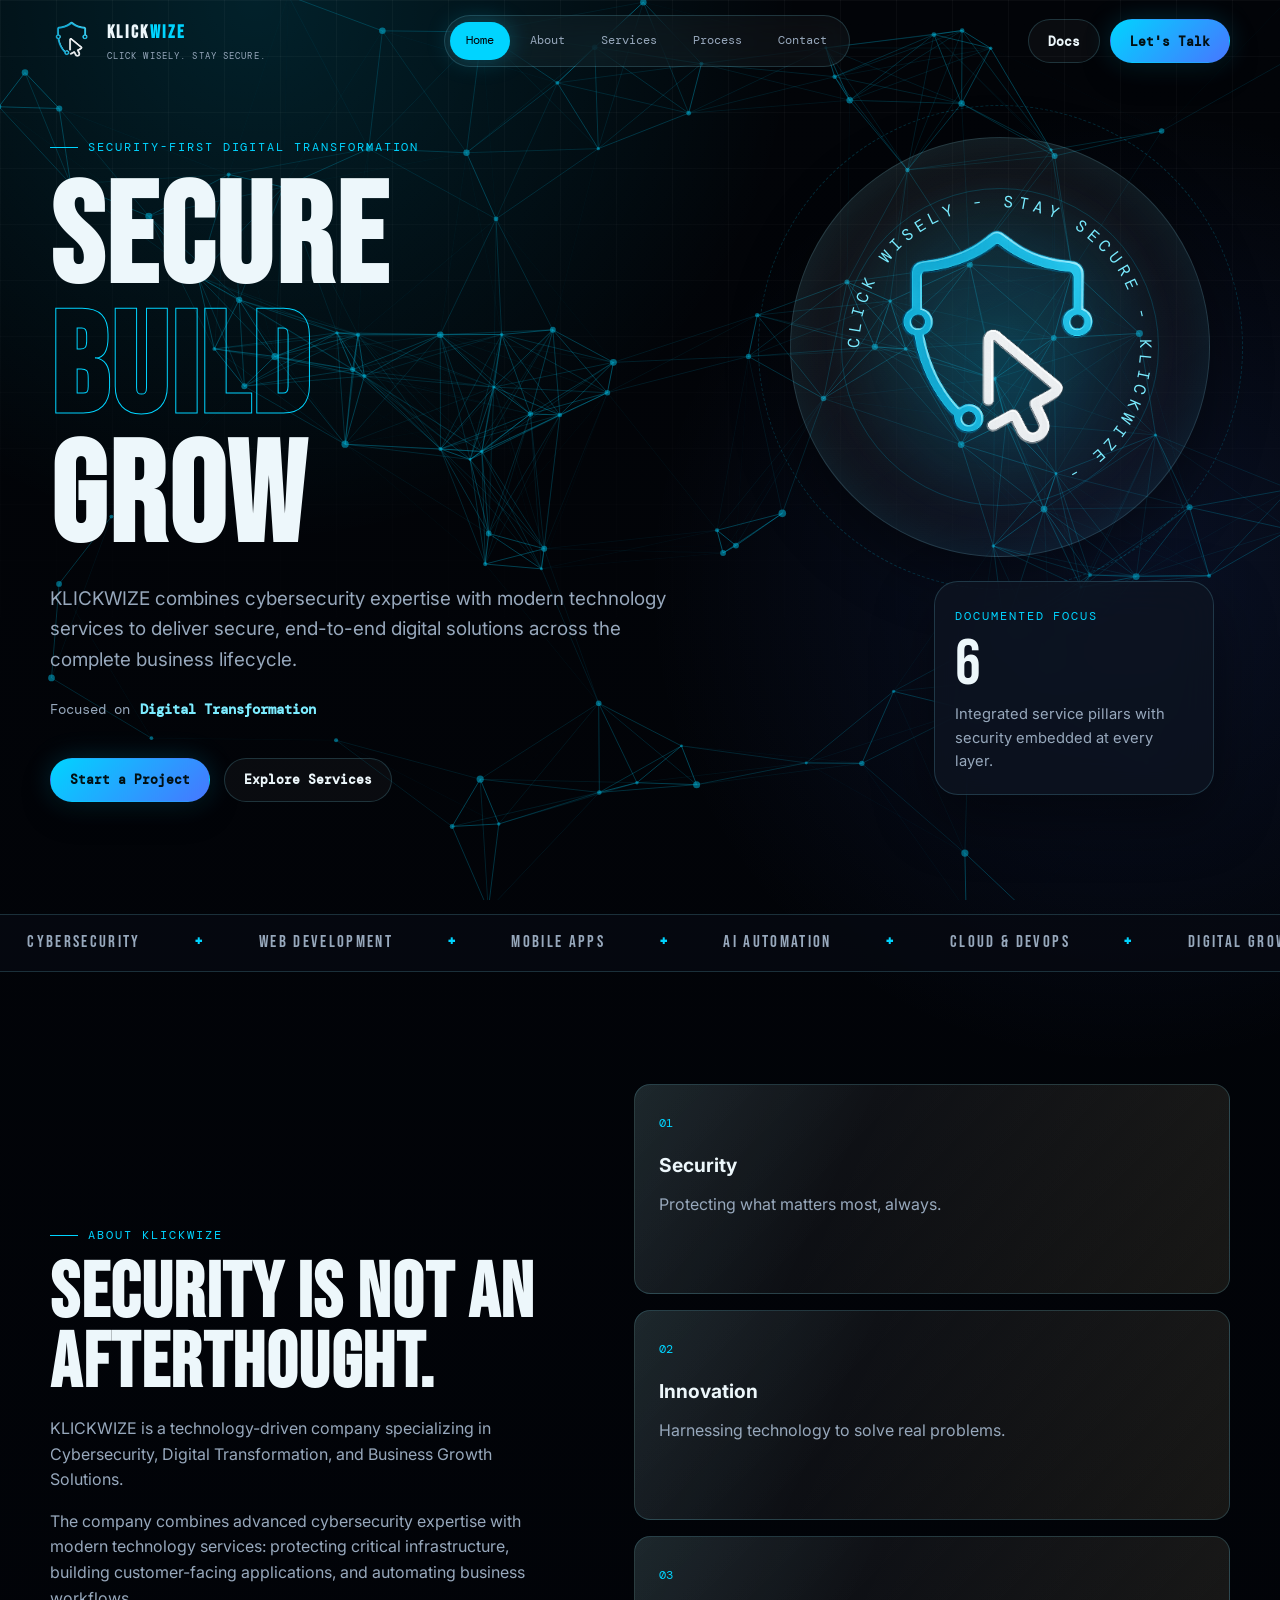
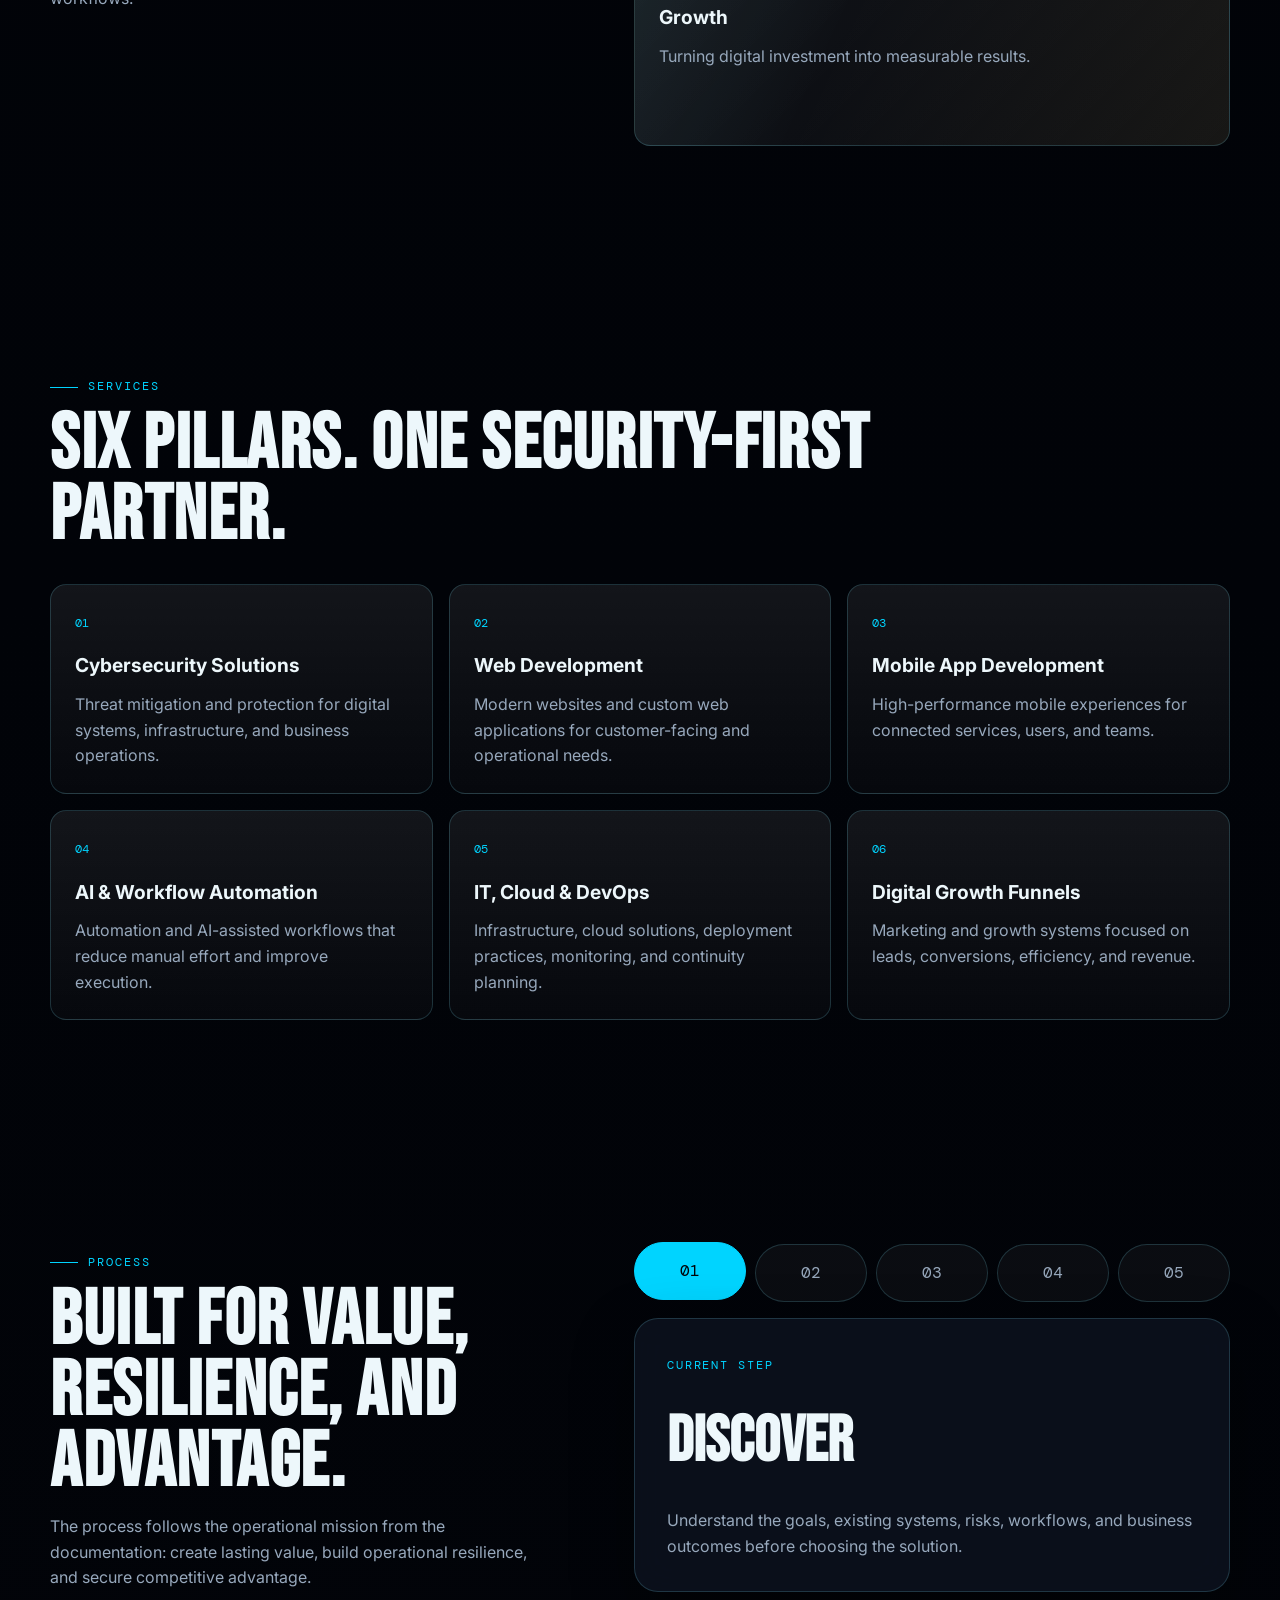
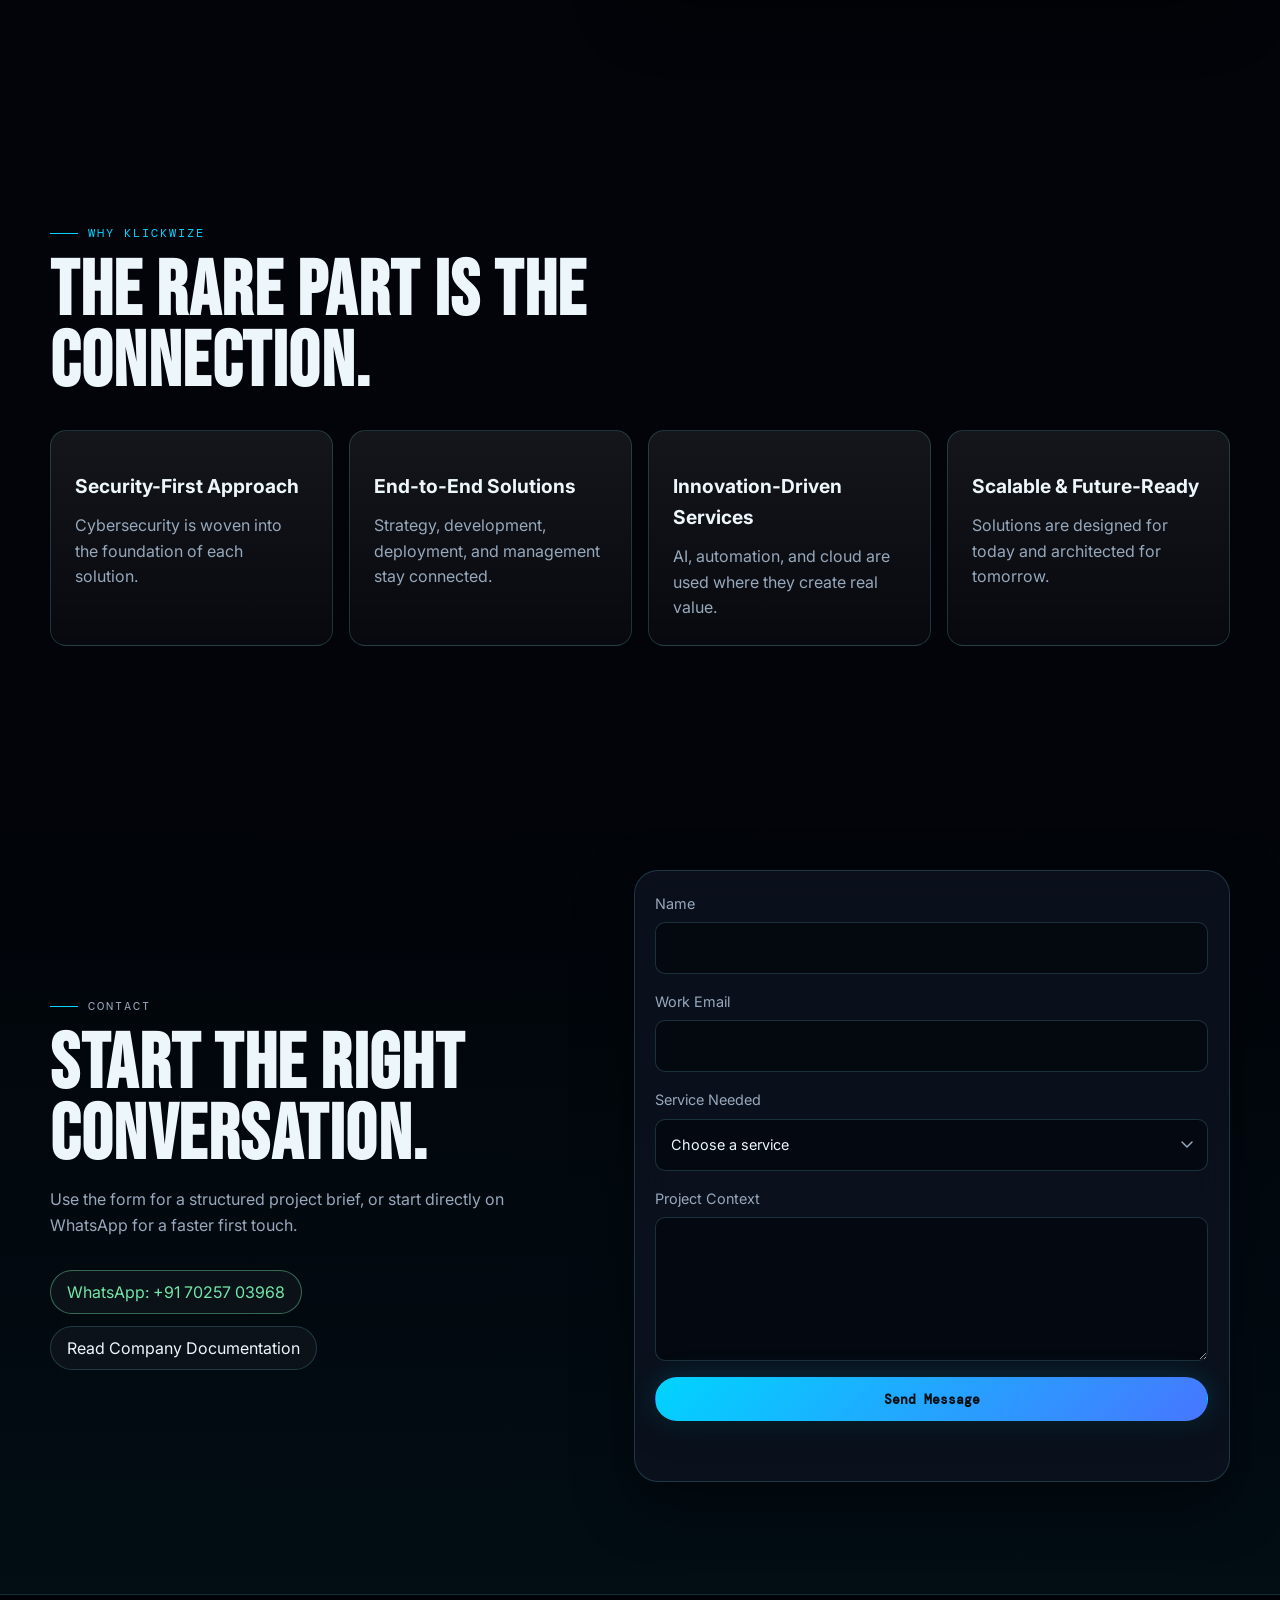
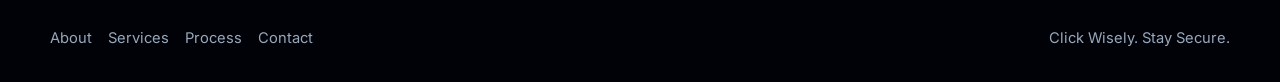
==== commit 25f01b06: "0.31 update: 6/6/2026 10:37 am" ====
--- a/Website/0.3/index.html
+++ b/Website/0.3/index.html
@@ -23,6 +23,41 @@
     <link rel="preconnect" href="https://fonts.googleapis.com">
     <link rel="preconnect" href="https://fonts.gstatic.com" crossorigin>
     <link href="https://fonts.googleapis.com/css2?family=Inter:wght@400;500;600;700;800&family=JetBrains+Mono:wght@400;500;700&family=Oxanium:wght@500;600;700;800&family=Bebas+Neue&family=DM+Mono:wght@300;400;500&display=swap" rel="stylesheet">
+
+    <!-- ==================================================
+         LOADING SCREEN STYLES
+
+         Inlined so the loader appears immediately.
+    ================================================== -->
+    <style>
+    #loader-overlay *{margin:0;padding:0;box-sizing:border-box}
+    #loader-overlay{position:fixed;inset:0;z-index:9999;display:flex;flex-direction:column;align-items:center;justify-content:center;background:#01060f;font-family:'Montserrat',sans-serif;pointer-events:none;opacity:1;transition:opacity .9s ease,visibility .9s ease}
+    #loader-overlay.hidden{opacity:0;visibility:hidden;pointer-events:none}
+    #loader-overlay .scan{position:fixed;inset:0;pointer-events:none;background:repeating-linear-gradient(0deg,transparent,transparent 3px,rgba(5,30,120,0.02) 3px,rgba(5,30,120,0.02) 4px)}
+    #loader-overlay .cm{position:fixed;width:22px;height:22px;border-color:rgba(30,80,200,0.35);border-style:solid}
+    #loader-overlay .cm-tl{top:24px;left:24px;border-width:1px 0 0 1px}
+    #loader-overlay .cm-tr{top:24px;right:24px;border-width:1px 1px 0 0}
+    #loader-overlay .cm-bl{bottom:24px;left:24px;border-width:0 0 1px 1px}
+    #loader-overlay .cm-br{bottom:24px;right:24px;border-width:0 1px 1px 0}
+    #loader-overlay .content{position:relative;display:flex;flex-direction:column;align-items:center;text-align:center}
+    #loader-overlay .wordmark{line-height:1;animation:fadeup2 .9s .05s both}
+    #loader-overlay .wk{font-family:'Bebas Neue',sans-serif;font-size:clamp(60px,12vw,96px);letter-spacing:.07em;background:linear-gradient(150deg,#ffffff 0%,#ddeeff 45%,#a8ccff 85%,#7aadff 100%);-webkit-background-clip:text;-webkit-text-fill-color:transparent;background-clip:text;filter:drop-shadow(0 0 16px rgba(120,180,255,0.2));display:inline-block}
+    #loader-overlay .ww{font-family:'Bebas Neue',sans-serif;font-size:clamp(60px,12vw,96px);letter-spacing:.07em;background:linear-gradient(150deg,#d8eeff 0%,#6aaeff 30%,#2060ee 62%,#0c30a0 100%);-webkit-background-clip:text;-webkit-text-fill-color:transparent;background-clip:text;filter:drop-shadow(0 0 32px rgba(40,110,255,0.4));display:inline-block}
+    #loader-overlay .loader-wrap{margin-top:48px;display:flex;flex-direction:column;align-items:center;gap:14px;animation:fadeup2 .9s .45s both}
+    #loader-overlay .line-track{width:260px;height:1px;background:rgba(20,50,130,0.25);border-radius:1px;position:relative;overflow:hidden}
+    #loader-overlay .line-fill-l,#loader-overlay .line-fill-r{position:absolute;top:0;height:100%;width:0%;background:linear-gradient(90deg,#1040cc,#4a90ff,#88ccff);animation:grow-line2 3.2s cubic-bezier(.4,0,.15,1) .7s both}
+    #loader-overlay .line-fill-l{right:50%;border-radius:1px 0 0 1px;background:linear-gradient(270deg,#4a90ff,#1040cc)}
+    #loader-overlay .line-fill-r{left:50%;border-radius:0 1px 1px 0;background:linear-gradient(90deg,#4a90ff,#88ccff)}
+    @keyframes grow-line2{from{width:0%}to{width:50%}}
+    #loader-overlay .center-dot{position:absolute;top:50%;left:50%;transform:translate(-50%,-50%);width:5px;height:5px;border-radius:50%;background:#4a90ff;box-shadow:0 0 8px #4a90ff,0 0 20px rgba(74,144,255,0.5);animation:dot-appear2 .4s .65s both}
+    @keyframes dot-appear2{from{opacity:0;transform:translate(-50%,-50%) scale(0)}to{opacity:1;transform:translate(-50%,-50%) scale(1)}}
+    #loader-overlay .ticker-dots{display:flex;gap:5px;margin-top:2px}
+    #loader-overlay .td{width:3px;height:3px;border-radius:50%;background:#0d2255;animation:td-blink2 1.6s ease infinite}
+    #loader-overlay .td:nth-child(2){animation-delay:.25s}
+    #loader-overlay .td:nth-child(3){animation-delay:.5s}
+    @keyframes td-blink2{0%,70%,100%{background:#0d2255}35%{background:#3a72dd}}
+    @keyframes fadeup2{from{opacity:0;transform:translateY(22px)}to{opacity:1;transform:translateY(0)}}
+    </style>
 
     <!-- ==================================================
          CSS FILES
@@ -38,6 +73,37 @@
 </head>
 
 <body>
+    <!-- ==================================================
+         LOADING SCREEN OVERLAY
+
+         Full-screen loader that fades out once the page
+         is fully loaded (fonts, images, canvas, etc.).
+    ================================================== -->
+    <div id="loader-overlay">
+      <div class="scan"></div>
+      <div class="cm cm-tl"></div>
+      <div class="cm cm-tr"></div>
+      <div class="cm cm-bl"></div>
+      <div class="cm cm-br"></div>
+      <div class="content">
+        <div class="wordmark">
+          <span class="wk">KLICK</span><span class="ww">WIZE</span>
+        </div>
+        <div class="loader-wrap">
+          <div class="line-track">
+            <div class="line-fill-l"></div>
+            <div class="line-fill-r"></div>
+            <div class="center-dot"></div>
+          </div>
+          <div class="ticker-dots">
+            <div class="td"></div>
+            <div class="td"></div>
+            <div class="td"></div>
+          </div>
+        </div>
+      </div>
+    </div>
+
     <!-- ==================================================
          SPARK LAYER
 
@@ -411,11 +477,6 @@
     ================================================== -->
     <footer class="footer">
         <div class="container footer-inner">
-            <a class="footer-brand" href="#hero">
-                <img src="assets/images/Logo.png" alt="">
-                <span><span class="brand-klick">KLICK</span><span class="brand-wize">WIZE</span></span>
-            </a>
-
             <nav class="footer-links" aria-label="Footer navigation">
                 <a href="#about">About</a>
                 <a href="#services">Services</a>
@@ -439,6 +500,31 @@
     <script src="js/spark.js"></script>
     <script src="js/stepper.js"></script>
     <script src="js/app.js"></script>
+
+    <!-- ==================================================
+         LOADER DISMISS
+
+         Hides the overlay once everything is loaded.
+         Minimum 2.5s so the animation is seen.
+    ================================================== -->
+    <script>
+    (function(){
+        var loader = document.getElementById('loader-overlay');
+        if (!loader) return;
+        var start = Date.now();
+        var minTime = 2500;
+        function dismiss() {
+            var elapsed = Date.now() - start;
+            var remaining = Math.max(0, minTime - elapsed);
+            setTimeout(function(){ loader.classList.add('hidden'); }, remaining);
+        }
+        if (document.readyState === 'complete') {
+            dismiss();
+        } else {
+            window.addEventListener('load', dismiss);
+        }
+    })();
+    </script>
 </body>
 
 </html>
--- a/Website/0.3/css/variables.css
+++ b/Website/0.3/css/variables.css
@@ -8,7 +8,7 @@
 
 :root {
   /* Main page colors */
-  --black: #03050a;
+  --black: #010308;
   --deep: #070b12;
   --surface: #0d1420;
   --panel: rgba(13, 20, 32, .78);
--- a/Website/0.3/css/layout.css
+++ b/Website/0.3/css/layout.css
@@ -20,9 +20,9 @@
 body {
   min-height: 100vh;
   background:
-    radial-gradient(circle at 20% 0%, rgba(0, 212, 255, .12), transparent 34rem),
-    radial-gradient(circle at 88% 12%, rgba(71, 118, 255, .1), transparent 30rem),
-    linear-gradient(180deg, #04070d 0%, var(--black) 45%, #05080e 100%);
+    radial-gradient(circle at 20% 0%, rgba(0, 212, 255, .14), transparent 34rem),
+    radial-gradient(circle at 88% 12%, rgba(71, 118, 255, .12), transparent 30rem),
+    linear-gradient(180deg, #020408 0%, var(--black) 45%, #03050a 100%);
   color: var(--white);
   font-family: var(--ff-body);
   line-height: 1.6;
@@ -76,7 +76,7 @@
   z-index: -1;
   width: 100%;
   height: 100%;
-  opacity: .62;
+  opacity: .82;
   pointer-events: none;
 }
 
@@ -198,7 +198,7 @@
 .footer {
   border-top: 1px solid var(--edge);
   padding: 2rem 0;
-  background: rgba(3, 5, 10, .72);
+  background: rgba(1, 3, 8, .85);
 }
 
 .footer-inner {
--- a/Website/0.3/css/animations.css
+++ b/Website/0.3/css/animations.css
@@ -9,19 +9,19 @@
 .reveal-left,
 .reveal-right {
   opacity: 0;
-  transition: opacity .8s var(--ease), transform .8s var(--ease);
+  transition: opacity 1s var(--ease), transform 1s var(--ease);
 }
 
 .reveal {
-  transform: translateY(30px);
+  transform: translateY(50px);
 }
 
 .reveal-left {
-  transform: translateX(-34px);
+  transform: translateX(-50px);
 }
 
 .reveal-right {
-  transform: translateX(34px);
+  transform: translateX(50px);
 }
 
 .reveal.visible,
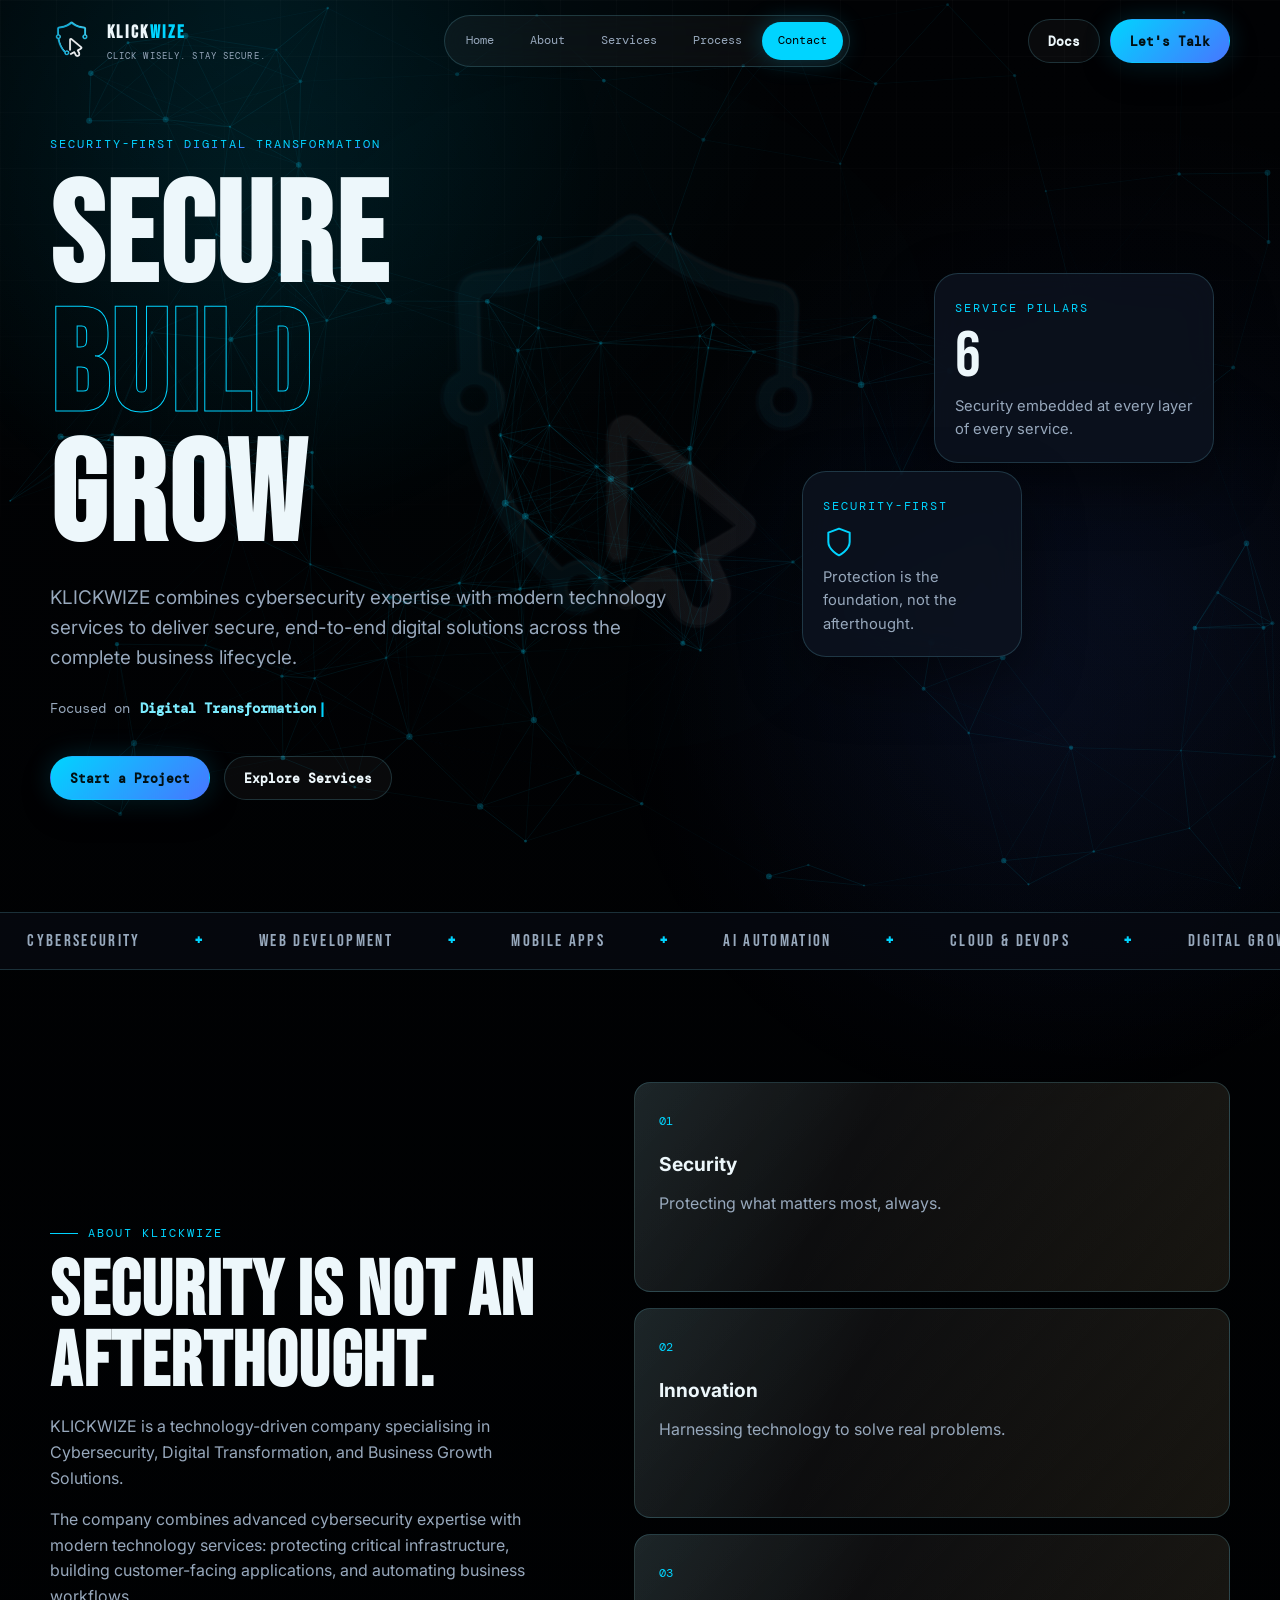
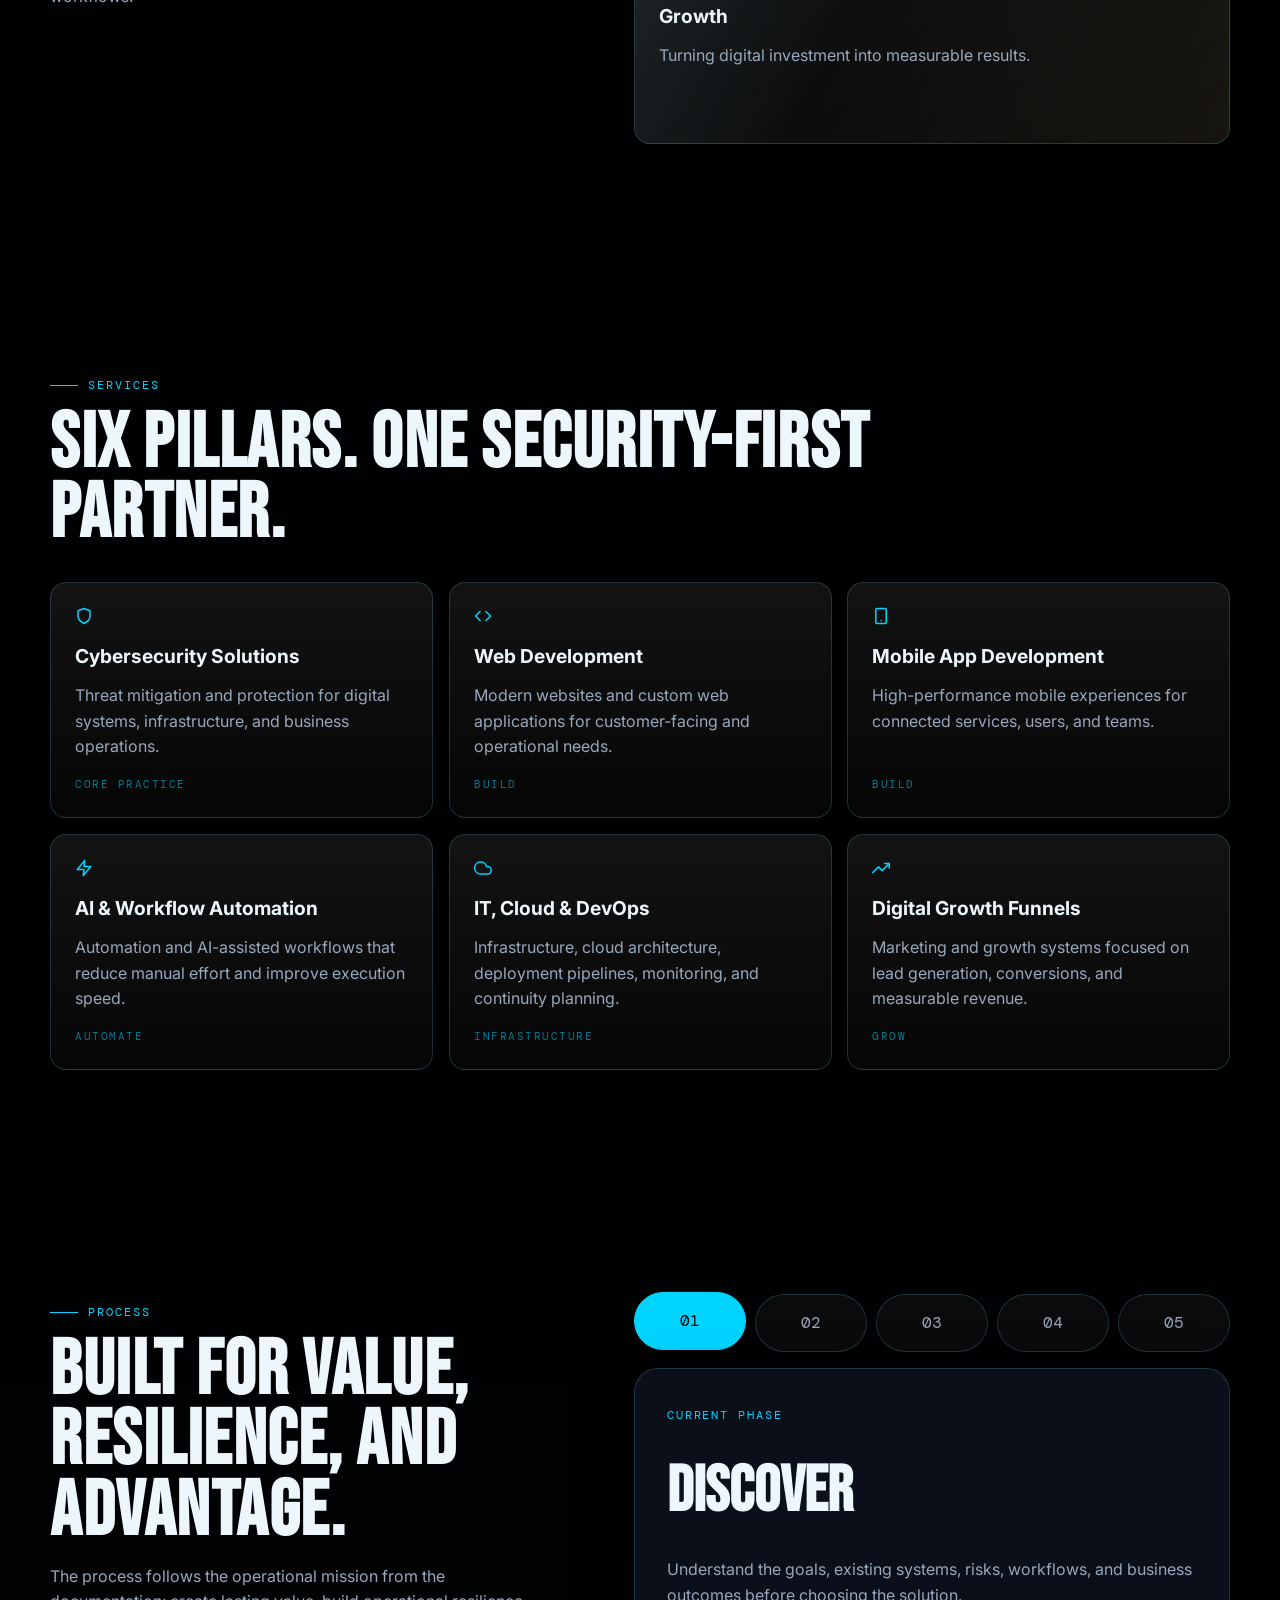
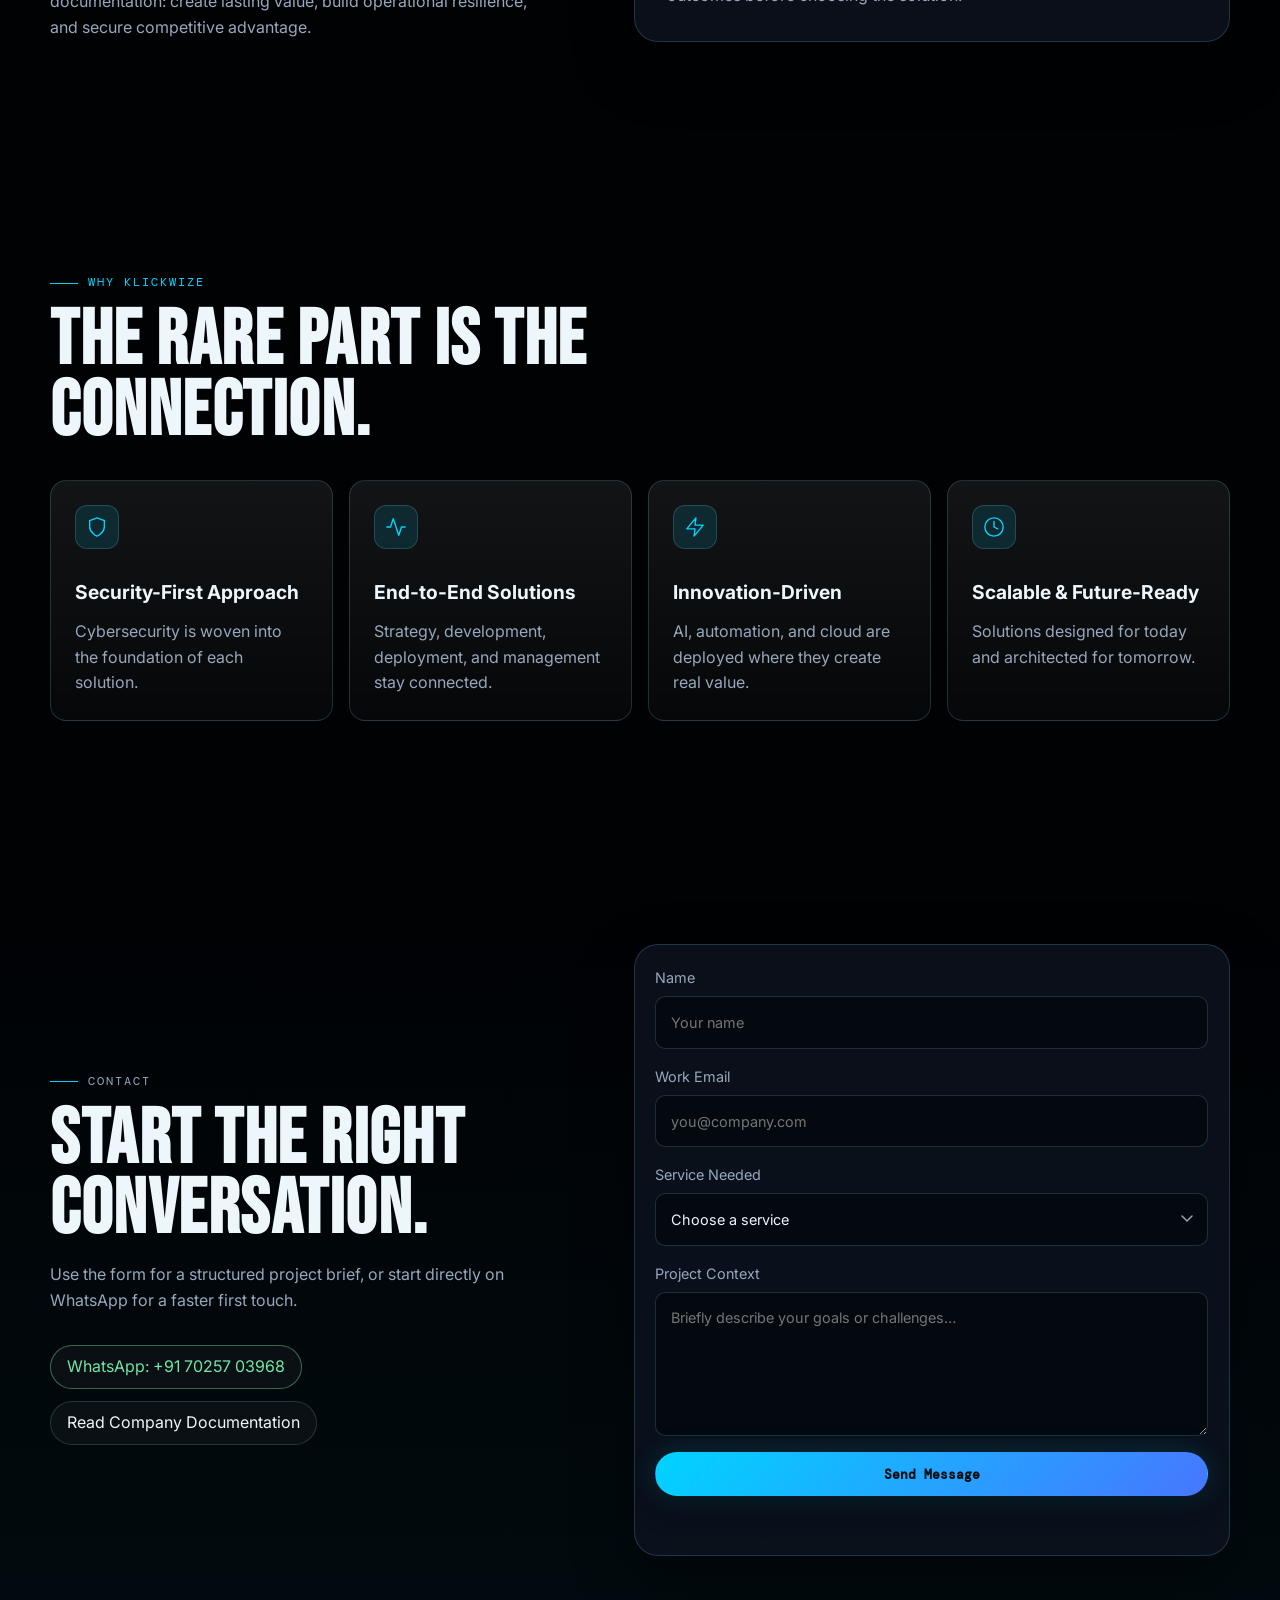
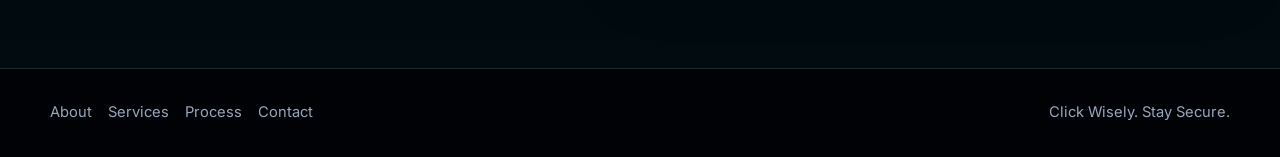
==== commit 6b667eb3: "New Animations added." ====
--- a/Website/0.3/index.html
+++ b/Website/0.3/index.html
@@ -2,529 +2,691 @@
 <html lang="en">
 
 <head>
-    <!-- ==================================================
-         BASIC PAGE SETTINGS
-
-         These tags help browsers, phones, and search engines
-         understand the website correctly.
-    ================================================== -->
-    <meta charset="UTF-8">
-    <meta name="viewport" content="width=device-width, initial-scale=1.0">
-    <meta name="description" content="KLICKWIZE delivers cybersecurity, digital transformation, software, AI automation, cloud, DevOps, and growth solutions with security built in from day one.">
-    <title>KLICKWIZE | Click Wisely. Stay Secure.</title>
-
-    <!-- ==================================================
-         FONTS
-
-         Inter is used for readable text.
-         Oxanium gives headings a precise technology feel.
-         JetBrains Mono is used for labels and small technical text.
-    ================================================== -->
-    <link rel="preconnect" href="https://fonts.googleapis.com">
-    <link rel="preconnect" href="https://fonts.gstatic.com" crossorigin>
-    <link href="https://fonts.googleapis.com/css2?family=Inter:wght@400;500;600;700;800&family=JetBrains+Mono:wght@400;500;700&family=Oxanium:wght@500;600;700;800&family=Bebas+Neue&family=DM+Mono:wght@300;400;500&display=swap" rel="stylesheet">
-
-    <!-- ==================================================
-         LOADING SCREEN STYLES
-
-         Inlined so the loader appears immediately.
-    ================================================== -->
-    <style>
-    #loader-overlay *{margin:0;padding:0;box-sizing:border-box}
-    #loader-overlay{position:fixed;inset:0;z-index:9999;display:flex;flex-direction:column;align-items:center;justify-content:center;background:#01060f;font-family:'Montserrat',sans-serif;pointer-events:none;opacity:1;transition:opacity .9s ease,visibility .9s ease}
-    #loader-overlay.hidden{opacity:0;visibility:hidden;pointer-events:none}
-    #loader-overlay .scan{position:fixed;inset:0;pointer-events:none;background:repeating-linear-gradient(0deg,transparent,transparent 3px,rgba(5,30,120,0.02) 3px,rgba(5,30,120,0.02) 4px)}
-    #loader-overlay .cm{position:fixed;width:22px;height:22px;border-color:rgba(30,80,200,0.35);border-style:solid}
-    #loader-overlay .cm-tl{top:24px;left:24px;border-width:1px 0 0 1px}
-    #loader-overlay .cm-tr{top:24px;right:24px;border-width:1px 1px 0 0}
-    #loader-overlay .cm-bl{bottom:24px;left:24px;border-width:0 0 1px 1px}
-    #loader-overlay .cm-br{bottom:24px;right:24px;border-width:0 1px 1px 0}
-    #loader-overlay .content{position:relative;display:flex;flex-direction:column;align-items:center;text-align:center}
-    #loader-overlay .wordmark{line-height:1;animation:fadeup2 .9s .05s both}
-    #loader-overlay .wk{font-family:'Bebas Neue',sans-serif;font-size:clamp(60px,12vw,96px);letter-spacing:.07em;background:linear-gradient(150deg,#ffffff 0%,#ddeeff 45%,#a8ccff 85%,#7aadff 100%);-webkit-background-clip:text;-webkit-text-fill-color:transparent;background-clip:text;filter:drop-shadow(0 0 16px rgba(120,180,255,0.2));display:inline-block}
-    #loader-overlay .ww{font-family:'Bebas Neue',sans-serif;font-size:clamp(60px,12vw,96px);letter-spacing:.07em;background:linear-gradient(150deg,#d8eeff 0%,#6aaeff 30%,#2060ee 62%,#0c30a0 100%);-webkit-background-clip:text;-webkit-text-fill-color:transparent;background-clip:text;filter:drop-shadow(0 0 32px rgba(40,110,255,0.4));display:inline-block}
-    #loader-overlay .loader-wrap{margin-top:48px;display:flex;flex-direction:column;align-items:center;gap:14px;animation:fadeup2 .9s .45s both}
-    #loader-overlay .line-track{width:260px;height:1px;background:rgba(20,50,130,0.25);border-radius:1px;position:relative;overflow:hidden}
-    #loader-overlay .line-fill-l,#loader-overlay .line-fill-r{position:absolute;top:0;height:100%;width:0%;background:linear-gradient(90deg,#1040cc,#4a90ff,#88ccff);animation:grow-line2 3.2s cubic-bezier(.4,0,.15,1) .7s both}
-    #loader-overlay .line-fill-l{right:50%;border-radius:1px 0 0 1px;background:linear-gradient(270deg,#4a90ff,#1040cc)}
-    #loader-overlay .line-fill-r{left:50%;border-radius:0 1px 1px 0;background:linear-gradient(90deg,#4a90ff,#88ccff)}
-    @keyframes grow-line2{from{width:0%}to{width:50%}}
-    #loader-overlay .center-dot{position:absolute;top:50%;left:50%;transform:translate(-50%,-50%);width:5px;height:5px;border-radius:50%;background:#4a90ff;box-shadow:0 0 8px #4a90ff,0 0 20px rgba(74,144,255,0.5);animation:dot-appear2 .4s .65s both}
-    @keyframes dot-appear2{from{opacity:0;transform:translate(-50%,-50%) scale(0)}to{opacity:1;transform:translate(-50%,-50%) scale(1)}}
-    #loader-overlay .ticker-dots{display:flex;gap:5px;margin-top:2px}
-    #loader-overlay .td{width:3px;height:3px;border-radius:50%;background:#0d2255;animation:td-blink2 1.6s ease infinite}
-    #loader-overlay .td:nth-child(2){animation-delay:.25s}
-    #loader-overlay .td:nth-child(3){animation-delay:.5s}
-    @keyframes td-blink2{0%,70%,100%{background:#0d2255}35%{background:#3a72dd}}
-    @keyframes fadeup2{from{opacity:0;transform:translateY(22px)}to{opacity:1;transform:translateY(0)}}
-    </style>
-
-    <!-- ==================================================
-         CSS FILES
-
-         Keep this order:
-         variables -> layout -> components -> animations -> responsive.
-    ================================================== -->
-    <link rel="stylesheet" href="css/variables.css">
-    <link rel="stylesheet" href="css/layout.css">
-    <link rel="stylesheet" href="css/components.css">
-    <link rel="stylesheet" href="css/animations.css">
-    <link rel="stylesheet" href="css/responsive.css">
+  <!-- ================================================
+       DOCUMENT METADATA & VIEWPORT CONFIGURATION
+       
+       charset UTF-8 ensures correct encoding of all
+       Unicode characters in content and attributes.
+       The viewport meta tag prevents iOS auto-scaling
+       and sets the initial zoom level to 1.0.
+  ================================================ -->
+  <meta charset="UTF-8">
+  <meta name="viewport" content="width=device-width, initial-scale=1.0">
+  <meta name="description" content="KLICKWIZE delivers cybersecurity, digital transformation, software, AI automation, cloud, DevOps, and growth solutions with security built in from day one.">
+  <title>KLICKWIZE | Click Wisely. Stay Secure.</title>
+
+  <!-- ================================================
+       TYPEFACE LOADING — GOOGLE FONTS
+       
+       preconnect hints instruct the browser to open
+       a TCP connection to fonts.googleapis.com early,
+       reducing latency for the stylesheet request.
+       
+       Typeface roles:
+         Bebas Neue   — primary display / wordmark
+         Oxanium      — secondary display fallback
+         Inter        — long-form body copy
+         JetBrains Mono / DM Mono — labels & monospace
+  ================================================ -->
+  <link rel="preconnect" href="https://fonts.googleapis.com">
+  <link rel="preconnect" href="https://fonts.gstatic.com" crossorigin>
+  <link href="https://fonts.googleapis.com/css2?family=Inter:wght@400;500;600;700;800&family=JetBrains+Mono:wght@400;500;700&family=Oxanium:wght@500;600;700;800&family=Bebas+Neue&family=DM+Mono:wght@300;400;500&display=swap" rel="stylesheet">
+
+  <!-- ================================================
+       CRITICAL CSS — LOADING SCREEN
+       
+       Inlined to prevent FOUC (Flash of Unstyled Content).
+       The loader overlay must be visually complete before
+       the main stylesheet bundle has finished parsing.
+  ================================================ -->
+  <style>
+  #loader-overlay *{margin:0;padding:0;box-sizing:border-box}
+  #loader-overlay{position:fixed;inset:0;z-index:9999;display:flex;flex-direction:column;align-items:center;justify-content:center;background:#01060f;font-family:'Montserrat',sans-serif;pointer-events:none;opacity:1;transition:opacity .9s ease,visibility .9s ease}
+  #loader-overlay.hidden{opacity:0;visibility:hidden;pointer-events:none}
+  #loader-overlay .scan{position:fixed;inset:0;pointer-events:none;background:repeating-linear-gradient(0deg,transparent,transparent 3px,rgba(5,30,120,0.02) 3px,rgba(5,30,120,0.02) 4px)}
+  #loader-overlay .cm{position:fixed;width:22px;height:22px;border-color:rgba(30,80,200,0.35);border-style:solid}
+  #loader-overlay .cm-tl{top:24px;left:24px;border-width:1px 0 0 1px}
+  #loader-overlay .cm-tr{top:24px;right:24px;border-width:1px 1px 0 0}
+  #loader-overlay .cm-bl{bottom:24px;left:24px;border-width:0 0 1px 1px}
+  #loader-overlay .cm-br{bottom:24px;right:24px;border-width:0 1px 1px 0}
+  #loader-overlay .content{position:relative;display:flex;flex-direction:column;align-items:center;text-align:center}
+  #loader-overlay .wordmark{line-height:1;animation:fadeup2 .9s .05s both}
+  #loader-overlay .wk{font-family:'Bebas Neue',sans-serif;font-size:clamp(60px,12vw,96px);letter-spacing:.07em;background:linear-gradient(150deg,#ffffff 0%,#ddeeff 45%,#a8ccff 85%,#7aadff 100%);-webkit-background-clip:text;-webkit-text-fill-color:transparent;background-clip:text;filter:drop-shadow(0 0 16px rgba(120,180,255,0.2));display:inline-block}
+  #loader-overlay .ww{font-family:'Bebas Neue',sans-serif;font-size:clamp(60px,12vw,96px);letter-spacing:.07em;background:linear-gradient(150deg,#d8eeff 0%,#6aaeff 30%,#2060ee 62%,#0c30a0 100%);-webkit-background-clip:text;-webkit-text-fill-color:transparent;background-clip:text;filter:drop-shadow(0 0 32px rgba(40,110,255,0.4));display:inline-block}
+  #loader-overlay .loader-wrap{margin-top:48px;display:flex;flex-direction:column;align-items:center;gap:14px;animation:fadeup2 .9s .45s both}
+  #loader-overlay .line-track{width:260px;height:1px;background:rgba(20,50,130,0.25);border-radius:1px;position:relative;overflow:hidden}
+  #loader-overlay .line-fill-l,#loader-overlay .line-fill-r{position:absolute;top:0;height:100%;width:0%;animation:grow-line2 3.2s cubic-bezier(.4,0,.15,1) .7s both}
+  #loader-overlay .line-fill-l{right:50%;border-radius:1px 0 0 1px;background:linear-gradient(270deg,#4a90ff,#1040cc)}
+  #loader-overlay .line-fill-r{left:50%;border-radius:0 1px 1px 0;background:linear-gradient(90deg,#4a90ff,#88ccff)}
+  @keyframes grow-line2{from{width:0%}to{width:50%}}
+  #loader-overlay .center-dot{position:absolute;top:50%;left:50%;transform:translate(-50%,-50%);width:5px;height:5px;border-radius:50%;background:#4a90ff;box-shadow:0 0 8px #4a90ff,0 0 20px rgba(74,144,255,0.5);animation:dot-appear2 .4s .65s both}
+  @keyframes dot-appear2{from{opacity:0;transform:translate(-50%,-50%) scale(0)}to{opacity:1;transform:translate(-50%,-50%) scale(1)}}
+  #loader-overlay .ticker-dots{display:flex;gap:5px;margin-top:2px}
+  #loader-overlay .td{width:3px;height:3px;border-radius:50%;background:#0d2255;animation:td-blink2 1.6s ease infinite}
+  #loader-overlay .td:nth-child(2){animation-delay:.25s}
+  #loader-overlay .td:nth-child(3){animation-delay:.5s}
+  @keyframes td-blink2{0%,70%,100%{background:#0d2255}35%{background:#3a72dd}}
+  @keyframes fadeup2{from{opacity:0;transform:translateY(22px)}to{opacity:1;transform:translateY(0)}}
+  </style>
+
+  <!-- ================================================
+       STYLESHEET BUNDLE — LOAD ORDER IS SIGNIFICANT
+       
+       Cascade order:
+         variables  → design token definitions
+         layout     → structural geometry & positioning
+         components → reusable UI primitives
+         animations → keyframes & motion utilities
+         responsive → breakpoint overrides (mobile-last)
+  ================================================ -->
+  <link rel="stylesheet" href="css/variables.css">
+  <link rel="stylesheet" href="css/layout.css">
+  <link rel="stylesheet" href="css/components.css">
+  <link rel="stylesheet" href="css/animations.css">
+  <link rel="stylesheet" href="css/responsive.css">
 </head>
 
 <body>
-    <!-- ==================================================
-         LOADING SCREEN OVERLAY
-
-         Full-screen loader that fades out once the page
-         is fully loaded (fonts, images, canvas, etc.).
-    ================================================== -->
-    <div id="loader-overlay">
-      <div class="scan"></div>
-      <div class="cm cm-tl"></div>
-      <div class="cm cm-tr"></div>
-      <div class="cm cm-bl"></div>
-      <div class="cm cm-br"></div>
-      <div class="content">
-        <div class="wordmark">
-          <span class="wk">KLICK</span><span class="ww">WIZE</span>
-        </div>
-        <div class="loader-wrap">
-          <div class="line-track">
-            <div class="line-fill-l"></div>
-            <div class="line-fill-r"></div>
-            <div class="center-dot"></div>
+  <!-- ================================================
+       LOADING SCREEN OVERLAY
+       
+       Renders immediately from inlined critical CSS.
+       Dismissed by the IIFE at the bottom of <body>
+       once the `load` event fires (all resources ready),
+       with a minimum display duration of 2.5s to
+       guarantee the load animation completes.
+  ================================================ -->
+  <div id="loader-overlay">
+    <div class="scan"></div>
+    <div class="cm cm-tl"></div>
+    <div class="cm cm-tr"></div>
+    <div class="cm cm-bl"></div>
+    <div class="cm cm-br"></div>
+    <div class="content">
+      <div class="wordmark">
+        <span class="wk">KLICK</span><span class="ww">WIZE</span>
+      </div>
+      <div class="loader-wrap">
+        <div class="line-track">
+          <div class="line-fill-l"></div>
+          <div class="line-fill-r"></div>
+          <div class="center-dot"></div>
+        </div>
+        <div class="ticker-dots">
+          <div class="td"></div>
+          <div class="td"></div>
+          <div class="td"></div>
+        </div>
+      </div>
+    </div>
+  </div>
+
+  <!-- ================================================
+       PARTICLE NETWORK CANVAS
+       
+       Rendered by spark.js. Fixed-positioned so it
+       persists across scroll. z-index: -1 keeps it
+       beneath all page content. aria-hidden prevents
+       screen readers from announcing it.
+  ================================================ -->
+  <canvas id="spark-canvas" class="spark-canvas" aria-hidden="true"></canvas>
+
+  <!-- ================================================
+       AMBIENT MESH GRADIENT ORBS
+       
+       Pure CSS radial gradient layers that provide
+       atmospheric depth. Driven by app.js scroll
+       parallax via [data-orb-a] / [data-orb-b].
+  ================================================ -->
+  <div class="orb orb-a" data-orb-a aria-hidden="true"></div>
+  <div class="orb orb-b" data-orb-b aria-hidden="true"></div>
+
+  <!-- ================================================
+       BACKGROUND LOGO — STATIC DECORATIVE LAYER
+       
+       Sits on z-index: -1, behind content.
+       Opacity is low (~7%) so it reads as texture,
+       not decoration. Fixed 3D rotation applied via CSS.
+  ================================================ -->
+  <div id="bg-logo" aria-hidden="true">
+    <img src="assets/images/Logo.png" alt="">
+  </div>
+
+  <!-- ================================================
+       SITE HEADER — FIXED NAVIGATION BAR
+       
+       Transparent on landing; gains a frosted-glass
+       backdrop when the user scrolls past ~40px
+       (`.scrolled` class added by navigation.js).
+  ================================================ -->
+  <header class="site-header">
+    <nav class="navbar container" aria-label="Primary navigation">
+      <a href="#hero" class="brand-mark" aria-label="KLICKWIZE — return to top">
+        <img src="assets/images/Logo.png" alt="KLICKWIZE shield logo">
+        <span>
+          <strong><span class="brand-klick">KLICK</span><span class="brand-wize">WIZE</span></strong>
+          <small>Click wisely. Stay secure.</small>
+        </span>
+      </a>
+
+      <!-- Pill navigation: active link is set by
+           navigation.js IntersectionObserver       -->
+      <ul class="pill-nav" data-pill-nav>
+        <li><a class="active" href="#hero">Home</a></li>
+        <li><a href="#about">About</a></li>
+        <li><a href="#services">Services</a></li>
+        <li><a href="#process">Process</a></li>
+        <li><a href="#contact">Contact</a></li>
+      </ul>
+
+      <div class="nav-actions">
+        <a class="btn btn-ghost nav-doc"
+           href="assets/docs/Documentation.pdf"
+           target="_blank" rel="noreferrer">Docs</a>
+        <a class="btn btn-primary nav-cta magnetic" href="#contact">Let's Talk</a>
+        <button class="menu-toggle" type="button"
+                data-menu-toggle
+                aria-label="Open navigation menu"
+                aria-expanded="false">
+          <span></span>
+          <span></span>
+        </button>
+      </div>
+    </nav>
+
+    <!-- Mobile off-canvas menu (shown by navigation.js) -->
+    <div class="staggered-menu" data-mobile-menu aria-hidden="true">
+      <a href="#about">About</a>
+      <a href="#services">Services</a>
+      <a href="#process">Process</a>
+      <a href="#why">Why Us</a>
+      <a href="#contact">Contact</a>
+    </div>
+  </header>
+
+  <main>
+
+    <!-- ==============================================
+         HERO SECTION
+         
+         Full-viewport-height landing panel.
+         Contains: eyebrow label (glitch), display
+         headline (split-text character animation),
+         rotating/typed text, CTA row, and a glass
+         stat card with shuffle-number counter.
+    ============================================== -->
+    <section id="hero" class="hero section">
+      <div class="container hero-grid">
+        <div class="hero-copy">
+
+          <!-- Glitch eyebrow: data-text mirrors content
+               for CSS ::before / ::after clones        -->
+          <p class="eyebrow decrypt-text glitch"
+             data-text="SECURITY-FIRST DIGITAL TRANSFORMATION">
+            SECURITY-FIRST DIGITAL TRANSFORMATION
+          </p>
+
+          <h1 class="hero-title">
+            <span class="split-text">Secure</span>
+            <span class="split-text accent">Build</span>
+            <span class="split-text">Grow</span>
+          </h1>
+
+          <p class="hero-description">
+            KLICKWIZE combines cybersecurity expertise with modern technology services to deliver
+            secure, end-to-end digital solutions across the complete business lifecycle.
+          </p>
+
+          <!-- Rotating text: data-words drives the swap
+               interval; typed-cursor class added by app.js -->
+          <div class="rotating-line" aria-live="polite">
+            <span>Focused on</span>
+            <strong data-rotating-text
+                    data-words="Cybersecurity,Digital Transformation,Business Growth,AI Automation,Cloud Resilience">
+              Cybersecurity
+            </strong>
           </div>
-          <div class="ticker-dots">
-            <div class="td"></div>
-            <div class="td"></div>
-            <div class="td"></div>
+
+          <div class="hero-actions">
+            <a class="btn btn-primary magnetic" href="#contact">Start a Project</a>
+            <a class="btn btn-secondary" href="#services">Explore Services</a>
           </div>
         </div>
+
+        <div class="hero-visual" aria-label="KLICKWIZE key metrics">
+          <!-- Stat card 1 -->
+          <div class="hero-card glass-panel" data-tilt>
+            <span class="card-label">Service Pillars</span>
+            <div class="shuffle-number" data-shuffle-number data-final="6">0</div>
+            <p>Security embedded at every layer of every service.</p>
+          </div>
+          <!-- Stat card 2 — floats slightly offset for depth -->
+          <div class="hero-card hero-card--secondary glass-panel" data-tilt>
+            <span class="card-label">Security-First</span>
+            <div class="hero-card-icon">
+              <svg width="32" height="32" viewBox="0 0 24 24" fill="none" stroke="currentColor" stroke-width="1.5" stroke-linecap="round" stroke-linejoin="round"><path d="M12 22s8-4 8-10V5l-8-3-8 3v7c0 6 8 10 8 10z"/></svg>
+            </div>
+            <p>Protection is the foundation, not the afterthought.</p>
+          </div>
+        </div>
+      </div>
+
+      <!-- Decorative scan-line that sweeps across the hero -->
+      <div class="hero-scanline" aria-hidden="true"></div>
+    </section>
+
+
+    <!-- ==============================================
+         MARQUEE / SERVICE TICKER
+         
+         Infinite horizontal scroll strip listing the
+         six service pillars. aria-hidden keeps it out
+         of the accessibility tree (decorative only).
+    ============================================== -->
+    <div class="marquee-wrap" aria-hidden="true">
+      <div class="marquee-track">
+        <span>Cybersecurity</span><b>+</b>
+        <span>Web Development</span><b>+</b>
+        <span>Mobile Apps</span><b>+</b>
+        <span>AI Automation</span><b>+</b>
+        <span>Cloud & DevOps</span><b>+</b>
+        <span>Digital Growth</span><b>+</b>
+        <span>Cybersecurity</span><b>+</b>
+        <span>Web Development</span><b>+</b>
+        <span>Mobile Apps</span><b>+</b>
+        <span>AI Automation</span><b>+</b>
+        <span>Cloud & DevOps</span><b>+</b>
+        <span>Digital Growth</span><b>+</b>
       </div>
     </div>
 
-    <!-- ==================================================
-         SPARK LAYER
-
-         This canvas sits behind the page and creates the
-         subtle moving cyber network effect.
-    ================================================== -->
-    <canvas id="spark-canvas" class="spark-canvas" aria-hidden="true"></canvas>
-
-    <!-- ==================================================
-         HEADER / PILL NAV
-
-         The header stays fixed at the top.
-         The pill nav makes the site feel modern and app-like.
-    ================================================== -->
-    <header class="site-header">
-        <nav class="navbar container" aria-label="Main navigation">
-            <a href="#hero" class="brand-mark" aria-label="KLICKWIZE home">
-                <img src="assets/images/Logo.png" alt="KLICKWIZE shield logo">
-                <span>
-                    <strong><span class="brand-klick">KLICK</span><span class="brand-wize">WIZE</span></strong>
-                    <small>Click wisely. Stay secure.</small>
-                </span>
+
+    <!-- ==============================================
+         ABOUT
+         
+         Company overview with three value-proposition
+         cards (Security, Innovation, Growth).
+         Uses reveal-left / reveal-right directional
+         entrance animations.
+    ============================================== -->
+    <section id="about" class="section">
+      <div class="container split-section">
+        <div class="section-copy reveal-left">
+          <p class="section-label decrypt-text" data-text="ABOUT KLICKWIZE">ABOUT KLICKWIZE</p>
+          <h2 class="section-title">Security is not an afterthought.</h2>
+          <p>
+            KLICKWIZE is a technology-driven company specialising in Cybersecurity,
+            Digital Transformation, and Business Growth Solutions.
+          </p>
+          <p>
+            The company combines advanced cybersecurity expertise with modern technology
+            services: protecting critical infrastructure, building customer-facing
+            applications, and automating business workflows.
+          </p>
+        </div>
+
+        <!-- data-stagger causes app.js to assign sequential
+             --stagger-index delays to each child card.      -->
+        <div class="value-stack reveal-right" data-stagger>
+          <article class="value-card metallic-card" data-tilt>
+            <span>01</span>
+            <h3>Security</h3>
+            <p>Protecting what matters most, always.</p>
+          </article>
+          <article class="value-card metallic-card" data-tilt>
+            <span>02</span>
+            <h3>Innovation</h3>
+            <p>Harnessing technology to solve real problems.</p>
+          </article>
+          <article class="value-card metallic-card" data-tilt>
+            <span>03</span>
+            <h3>Growth</h3>
+            <p>Turning digital investment into measurable results.</p>
+          </article>
+        </div>
+      </div>
+    </section>
+
+
+    <!-- ==============================================
+         SERVICES — SIX PILLAR GRID
+         
+         Each card gets [data-tilt] for 3D hover and
+         a pointer-tracked radial glow via app.js.
+         Icons are inline SVG to avoid extra HTTP requests.
+    ============================================== -->
+    <section id="services" class="section">
+      <div class="container">
+        <div class="section-heading reveal">
+          <p class="section-label">SERVICES</p>
+          <h2 class="section-title">Six pillars. One security-first partner.</h2>
+        </div>
+
+        <div class="services-grid reveal" data-stagger>
+
+          <article class="service-card" data-tilt>
+            <span class="service-number">
+              <svg width="18" height="18" viewBox="0 0 24 24" fill="none" stroke="currentColor" stroke-width="2" stroke-linecap="round" stroke-linejoin="round"><path d="M12 22s8-4 8-10V5l-8-3-8 3v7c0 6 8 10 8 10z"/></svg>
+            </span>
+            <h3>Cybersecurity Solutions</h3>
+            <p>Threat mitigation and protection for digital systems, infrastructure, and business operations.</p>
+            <span class="service-tag">Core Practice</span>
+          </article>
+
+          <article class="service-card" data-tilt>
+            <span class="service-number">
+              <svg width="18" height="18" viewBox="0 0 24 24" fill="none" stroke="currentColor" stroke-width="2" stroke-linecap="round" stroke-linejoin="round"><polyline points="16 18 22 12 16 6"/><polyline points="8 6 2 12 8 18"/></svg>
+            </span>
+            <h3>Web Development</h3>
+            <p>Modern websites and custom web applications for customer-facing and operational needs.</p>
+            <span class="service-tag">Build</span>
+          </article>
+
+          <article class="service-card" data-tilt>
+            <span class="service-number">
+              <svg width="18" height="18" viewBox="0 0 24 24" fill="none" stroke="currentColor" stroke-width="2" stroke-linecap="round" stroke-linejoin="round"><rect x="5" y="2" width="14" height="20" rx="2" ry="2"/><line x1="12" y1="18" x2="12" y2="18"/></svg>
+            </span>
+            <h3>Mobile App Development</h3>
+            <p>High-performance mobile experiences for connected services, users, and teams.</p>
+            <span class="service-tag">Build</span>
+          </article>
+
+          <article class="service-card" data-tilt>
+            <span class="service-number">
+              <svg width="18" height="18" viewBox="0 0 24 24" fill="none" stroke="currentColor" stroke-width="2" stroke-linecap="round" stroke-linejoin="round"><path d="M13 2L3 14h9l-1 8 10-12h-9l1-8z"/></svg>
+            </span>
+            <h3>AI & Workflow Automation</h3>
+            <p>Automation and AI-assisted workflows that reduce manual effort and improve execution speed.</p>
+            <span class="service-tag">Automate</span>
+          </article>
+
+          <article class="service-card" data-tilt>
+            <span class="service-number">
+              <svg width="18" height="18" viewBox="0 0 24 24" fill="none" stroke="currentColor" stroke-width="2" stroke-linecap="round" stroke-linejoin="round"><path d="M18 10h-1.26A8 8 0 1 0 9 20h9a5 5 0 0 0 0-10z"/></svg>
+            </span>
+            <h3>IT, Cloud & DevOps</h3>
+            <p>Infrastructure, cloud architecture, deployment pipelines, monitoring, and continuity planning.</p>
+            <span class="service-tag">Infrastructure</span>
+          </article>
+
+          <article class="service-card" data-tilt>
+            <span class="service-number">
+              <svg width="18" height="18" viewBox="0 0 24 24" fill="none" stroke="currentColor" stroke-width="2" stroke-linecap="round" stroke-linejoin="round"><polyline points="23 6 13.5 15.5 8.5 10.5 1 18"/><polyline points="17 6 23 6 23 12"/></svg>
+            </span>
+            <h3>Digital Growth Funnels</h3>
+            <p>Marketing and growth systems focused on lead generation, conversions, and measurable revenue.</p>
+            <span class="service-tag">Grow</span>
+          </article>
+
+        </div>
+      </div>
+    </section>
+
+
+    <!-- ==============================================
+         PROCESS STEPPER
+         
+         Five-step accordion-style component.
+         JS highlights the active step and updates
+         the glass panel description with a 3D flip.
+    ============================================== -->
+    <section id="process" class="section">
+      <div class="container process-layout">
+        <div class="section-copy reveal-left">
+          <p class="section-label">PROCESS</p>
+          <h2 class="section-title">Built for value, resilience, and advantage.</h2>
+          <p>
+            The process follows the operational mission from the documentation:
+            create lasting value, build operational resilience, and secure
+            competitive advantage.
+          </p>
+        </div>
+
+        <div class="stepper reveal-right" data-stepper>
+          <div class="stepper-buttons" role="tablist" aria-label="Project delivery phases">
+            <button class="stepper-button active" type="button" role="tab"
+                    aria-selected="true"
+                    data-step-title="Discover"
+                    data-step-dir="left"
+                    data-step-copy="Understand the goals, existing systems, risks, workflows, and business outcomes before choosing the solution.">01</button>
+            <button class="stepper-button" type="button" role="tab"
+                    aria-selected="false"
+                    data-step-title="Architect"
+                    data-step-dir="up"
+                    data-step-copy="Design security-first foundations so protection is part of the plan, not something added at the end.">02</button>
+            <button class="stepper-button" type="button" role="tab"
+                    aria-selected="false"
+                    data-step-title="Build"
+                    data-step-dir="right"
+                    data-step-copy="Create modular digital applications, automations, infrastructure, or growth systems with sustainable engineering patterns.">03</button>
+            <button class="stepper-button" type="button" role="tab"
+                    aria-selected="false"
+                    data-step-title="Harden"
+                    data-step-dir="down"
+                    data-step-copy="Support resilience with monitoring, fail-safes, and continuity thinking where the project requires it.">04</button>
+            <button class="stepper-button" type="button" role="tab"
+                    aria-selected="false"
+                    data-step-title="Grow"
+                    data-step-dir="left"
+                    data-step-copy="Use AI, automation, and metrics-driven growth strategies to keep improving the outcome after launch.">05</button>
+          </div>
+
+          <div class="stepper-panel glass-panel" data-step-panel>
+            <span class="panel-kicker">Current phase</span>
+            <h3 data-step-title-output>Discover</h3>
+            <p data-step-copy-output>Understand the goals, existing systems, risks, workflows, and business outcomes before choosing the solution.</p>
+          </div>
+        </div>
+      </div>
+    </section>
+
+
+    <!-- ==============================================
+         WHY US — VALUE PROPOSITION GRID
+         
+         Four differentiator cards arranged in a
+         responsive 4-column layout.
+    ============================================== -->
+    <section id="why" class="section">
+      <div class="container">
+        <div class="section-heading reveal">
+          <p class="section-label">WHY KLICKWIZE</p>
+          <h2 class="section-title">The rare part is the connection.</h2>
+        </div>
+
+        <div class="why-grid reveal" data-stagger>
+          <article class="why-card" data-tilt>
+            <div class="why-icon">
+              <svg width="22" height="22" viewBox="0 0 24 24" fill="none" stroke="currentColor" stroke-width="1.5" stroke-linecap="round" stroke-linejoin="round"><path d="M12 22s8-4 8-10V5l-8-3-8 3v7c0 6 8 10 8 10z"/></svg>
+            </div>
+            <h3>Security-First Approach</h3>
+            <p>Cybersecurity is woven into the foundation of each solution.</p>
+          </article>
+
+          <article class="why-card" data-tilt>
+            <div class="why-icon">
+              <svg width="22" height="22" viewBox="0 0 24 24" fill="none" stroke="currentColor" stroke-width="1.5" stroke-linecap="round" stroke-linejoin="round"><polyline points="22 12 18 12 15 21 9 3 6 12 2 12"/></svg>
+            </div>
+            <h3>End-to-End Solutions</h3>
+            <p>Strategy, development, deployment, and management stay connected.</p>
+          </article>
+
+          <article class="why-card" data-tilt>
+            <div class="why-icon">
+              <svg width="22" height="22" viewBox="0 0 24 24" fill="none" stroke="currentColor" stroke-width="1.5" stroke-linecap="round" stroke-linejoin="round"><path d="M13 2L3 14h9l-1 8 10-12h-9l1-8z"/></svg>
+            </div>
+            <h3>Innovation-Driven</h3>
+            <p>AI, automation, and cloud are deployed where they create real value.</p>
+          </article>
+
+          <article class="why-card" data-tilt>
+            <div class="why-icon">
+              <svg width="22" height="22" viewBox="0 0 24 24" fill="none" stroke="currentColor" stroke-width="1.5" stroke-linecap="round" stroke-linejoin="round"><circle cx="12" cy="12" r="10"/><polyline points="12 6 12 12 16 14"/></svg>
+            </div>
+            <h3>Scalable & Future-Ready</h3>
+            <p>Solutions designed for today and architected for tomorrow.</p>
+          </article>
+        </div>
+      </div>
+    </section>
+
+
+    <!-- ==============================================
+         CONTACT — FORM + DIRECT CHANNEL
+         
+         Glass-panel form with backend integration
+         point in app.js. WhatsApp CTA for faster
+         initial engagement.
+    ============================================== -->
+    <section id="contact" class="section contact-section">
+      <div class="container contact-grid">
+        <div class="contact-copy reveal-left">
+          <p class="section-label">CONTACT</p>
+          <h2 class="section-title">Start the right conversation.</h2>
+          <p>
+            Use the form for a structured project brief, or start directly
+            on WhatsApp for a faster first touch.
+          </p>
+
+          <div class="contact-actions">
+            <a class="contact-chip whatsapp"
+               href="https://wa.me/917025703968"
+               target="_blank" rel="noreferrer">
+              WhatsApp: +91 70257 03968
             </a>
 
-            <ul class="pill-nav" data-pill-nav>
-                <li><a class="active" href="#hero">Home</a></li>
-                <li><a href="#about">About</a></li>
-                <li><a href="#services">Services</a></li>
-                <li><a href="#process">Process</a></li>
-                <li><a href="#contact">Contact</a></li>
-            </ul>
-
-            <div class="nav-actions">
-                <a class="btn btn-ghost nav-doc" href="assets/docs/Documentation.pdf" target="_blank" rel="noreferrer">Docs</a>
-                <a class="btn btn-primary nav-cta" href="#contact">Let's Talk</a>
-                <button class="menu-toggle" type="button" data-menu-toggle aria-label="Open menu" aria-expanded="false">
-                    <span></span>
-                    <span></span>
-                </button>
-            </div>
-        </nav>
-
-        <!-- Mobile menu: JS opens this when the menu button is tapped. -->
-        <div class="staggered-menu" data-mobile-menu aria-hidden="true">
-            <a href="#about">About</a>
-            <a href="#services">Services</a>
-            <a href="#process">Process</a>
-            <a href="#why">Why Us</a>
-            <a href="#contact">Contact</a>
-        </div>
-    </header>
-
-    <main>
-        <!-- ==================================================
-             HERO
-
-             First impression. It explains what KLICKWIZE does
-             and uses the logo as a meaningful brand object.
-        ================================================== -->
-        <section id="hero" class="hero section">
-            <div class="container hero-grid">
-                <div class="hero-copy">
-                    <p class="eyebrow decrypt-text" data-text="SECURITY-FIRST DIGITAL TRANSFORMATION">
-                        SECURITY-FIRST DIGITAL TRANSFORMATION
-                    </p>
-
-                    <h1 class="hero-title">
-                        <span class="split-text">Secure</span>
-                        <span class="split-text accent">Build</span>
-                        <span class="split-text">Grow</span>
-                    </h1>
-
-                    <p class="hero-description">
-                        KLICKWIZE combines cybersecurity expertise with modern technology services to deliver secure, end-to-end digital solutions across the complete business lifecycle.
-                    </p>
-
-                    <div class="rotating-line" aria-live="polite">
-                        <span>Focused on</span>
-                        <strong data-rotating-text data-words="Cybersecurity,Digital Transformation,Business Growth,AI Automation,Cloud Resilience">Cybersecurity</strong>
-                    </div>
-
-                    <div class="hero-actions">
-                        <a class="btn btn-primary magnetic" href="#contact">Start a Project</a>
-                        <a class="btn btn-secondary" href="#services">Explore Services</a>
-                    </div>
-                </div>
-
-                <div class="hero-visual" aria-label="KLICKWIZE brand visual">
-                    <div class="orbital-logo">
-                        <img src="assets/images/Logo.png" alt="KLICKWIZE shield logo">
-                        <svg class="circular-text" viewBox="0 0 220 220" aria-hidden="true">
-                            <defs>
-                                <path id="circleTextPath" d="M110,110 m-86,0 a86,86 0 1,1 172,0 a86,86 0 1,1 -172,0"></path>
-                            </defs>
-                            <text>
-                                <textPath href="#circleTextPath">
-                                    CLICK WISELY - STAY SECURE - KLICKWIZE -
-                                </textPath>
-                            </text>
-                        </svg>
-                    </div>
-                    <div class="hero-card glass-panel">
-                        <span class="card-label">Documented Focus</span>
-                        <div class="shuffle-number" data-shuffle-number data-final="6">0</div>
-                        <p>Integrated service pillars with security embedded at every layer.</p>
-                    </div>
-                </div>
-            </div>
-        </section>
-
-        <!-- ==================================================
-             MARQUEE / SERVICE STRIP
-
-             Quick moving list of the six company service pillars.
-        ================================================== -->
-        <div class="marquee-wrap" aria-hidden="true">
-            <div class="marquee-track">
-                <span>Cybersecurity</span><b>+</b>
-                <span>Web Development</span><b>+</b>
-                <span>Mobile Apps</span><b>+</b>
-                <span>AI Automation</span><b>+</b>
-                <span>Cloud & DevOps</span><b>+</b>
-                <span>Digital Growth</span><b>+</b>
-                <span>Cybersecurity</span><b>+</b>
-                <span>Web Development</span><b>+</b>
-                <span>Mobile Apps</span><b>+</b>
-                <span>AI Automation</span><b>+</b>
-                <span>Cloud & DevOps</span><b>+</b>
-                <span>Digital Growth</span><b>+</b>
-            </div>
-        </div>
-
-        <!-- ==================================================
-             ABOUT
-
-             Honest company overview based on the proposal PDF.
-        ================================================== -->
-        <section id="about" class="section">
-            <div class="container split-section">
-                <div class="section-copy reveal-left">
-                    <p class="section-label decrypt-text" data-text="ABOUT KLICKWIZE">ABOUT KLICKWIZE</p>
-                    <h2 class="section-title">Security is not an afterthought.</h2>
-                    <p>
-                        KLICKWIZE is a technology-driven company specializing in Cybersecurity, Digital Transformation, and Business Growth Solutions.
-                    </p>
-                    <p>
-                        The company combines advanced cybersecurity expertise with modern technology services: protecting critical infrastructure, building customer-facing applications, and automating business workflows.
-                    </p>
-                </div>
-
-                <div class="value-stack reveal-right">
-                    <article class="value-card metallic-card">
-                        <span>01</span>
-                        <h3>Security</h3>
-                        <p>Protecting what matters most, always.</p>
-                    </article>
-                    <article class="value-card metallic-card">
-                        <span>02</span>
-                        <h3>Innovation</h3>
-                        <p>Harnessing technology to solve real problems.</p>
-                    </article>
-                    <article class="value-card metallic-card">
-                        <span>03</span>
-                        <h3>Growth</h3>
-                        <p>Turning digital investment into measurable results.</p>
-                    </article>
-                </div>
-            </div>
-        </section>
-
-        <!-- ==================================================
-             SERVICES
-
-             Each card describes one documented service pillar.
-        ================================================== -->
-        <section id="services" class="section">
-            <div class="container">
-                <div class="section-heading reveal">
-                    <p class="section-label">SERVICES</p>
-                    <h2 class="section-title">Six pillars. One security-first partner.</h2>
-                </div>
-
-                <div class="services-grid reveal">
-                    <article class="service-card">
-                        <span class="service-number">01</span>
-                        <h3>Cybersecurity Solutions</h3>
-                        <p>Threat mitigation and protection for digital systems, infrastructure, and business operations.</p>
-                    </article>
-
-                    <article class="service-card">
-                        <span class="service-number">02</span>
-                        <h3>Web Development</h3>
-                        <p>Modern websites and custom web applications for customer-facing and operational needs.</p>
-                    </article>
-
-                    <article class="service-card">
-                        <span class="service-number">03</span>
-                        <h3>Mobile App Development</h3>
-                        <p>High-performance mobile experiences for connected services, users, and teams.</p>
-                    </article>
-
-                    <article class="service-card">
-                        <span class="service-number">04</span>
-                        <h3>AI & Workflow Automation</h3>
-                        <p>Automation and AI-assisted workflows that reduce manual effort and improve execution.</p>
-                    </article>
-
-                    <article class="service-card">
-                        <span class="service-number">05</span>
-                        <h3>IT, Cloud & DevOps</h3>
-                        <p>Infrastructure, cloud solutions, deployment practices, monitoring, and continuity planning.</p>
-                    </article>
-
-                    <article class="service-card">
-                        <span class="service-number">06</span>
-                        <h3>Digital Growth Funnels</h3>
-                        <p>Marketing and growth systems focused on leads, conversions, efficiency, and revenue.</p>
-                    </article>
-                </div>
-            </div>
-        </section>
-
-        <!-- ==================================================
-             PROCESS STEPPER
-
-             Visitors can click steps. JS highlights the active
-             step and updates the explanation panel.
-        ================================================== -->
-        <section id="process" class="section">
-            <div class="container process-layout">
-                <div class="section-copy reveal-left">
-                    <p class="section-label">PROCESS</p>
-                    <h2 class="section-title">Built for value, resilience, and advantage.</h2>
-                    <p>
-                        The process follows the operational mission from the documentation: create lasting value, build operational resilience, and secure competitive advantage.
-                    </p>
-                </div>
-
-                <div class="stepper reveal-right" data-stepper>
-                    <div class="stepper-buttons" role="tablist" aria-label="Project process steps">
-                        <button class="stepper-button active" type="button" role="tab" aria-selected="true" data-step-title="Discover" data-step-copy="Understand the goals, existing systems, risks, workflows, and business outcomes before choosing the solution.">01</button>
-                        <button class="stepper-button" type="button" role="tab" aria-selected="false" data-step-title="Architect" data-step-copy="Design security-first foundations so protection is part of the plan, not something added at the end.">02</button>
-                        <button class="stepper-button" type="button" role="tab" aria-selected="false" data-step-title="Build" data-step-copy="Create modular digital applications, automations, infrastructure, or growth systems with sustainable engineering patterns.">03</button>
-                        <button class="stepper-button" type="button" role="tab" aria-selected="false" data-step-title="Harden" data-step-copy="Support resilience with monitoring, fail-safes, and continuity thinking where the project requires it.">04</button>
-                        <button class="stepper-button" type="button" role="tab" aria-selected="false" data-step-title="Grow" data-step-copy="Use AI, automation, and metrics-driven growth strategies to keep improving the outcome after launch.">05</button>
-                    </div>
-
-                    <div class="stepper-panel glass-panel" data-step-panel>
-                        <span class="panel-kicker">Current step</span>
-                        <h3 data-step-title-output>Discover</h3>
-                        <p data-step-copy-output>Understand the goals, existing systems, risks, workflows, and business outcomes before choosing the solution.</p>
-                    </div>
-                </div>
-            </div>
-        </section>
-
-        <!-- ==================================================
-             WHY US
-
-             Clear reasons from the proposal, written as value
-             cards rather than exaggerated promises.
-        ================================================== -->
-        <section id="why" class="section">
-            <div class="container">
-                <div class="section-heading reveal">
-                    <p class="section-label">WHY KLICKWIZE</p>
-                    <h2 class="section-title">The rare part is the connection.</h2>
-                </div>
-
-                <div class="why-grid reveal">
-                    <article class="why-card">
-                        <h3>Security-First Approach</h3>
-                        <p>Cybersecurity is woven into the foundation of each solution.</p>
-                    </article>
-
-                    <article class="why-card">
-                        <h3>End-to-End Solutions</h3>
-                        <p>Strategy, development, deployment, and management stay connected.</p>
-                    </article>
-
-                    <article class="why-card">
-                        <h3>Innovation-Driven Services</h3>
-                        <p>AI, automation, and cloud are used where they create real value.</p>
-                    </article>
-
-                    <article class="why-card">
-                        <h3>Scalable & Future-Ready</h3>
-                        <p>Solutions are designed for today and architected for tomorrow.</p>
-                    </article>
-                </div>
-            </div>
-        </section>
-
-        <!-- ==================================================
-             CONTACT
-
-             Backend-ready form plus direct WhatsApp option.
-             Instagram is intentionally left commented until ready.
-        ================================================== -->
-        <section id="contact" class="section contact-section">
-            <div class="container contact-grid">
-                <div class="contact-copy reveal-left">
-                    <p class="section-label">CONTACT</p>
-                    <h2 class="section-title">Start the right conversation.</h2>
-                    <p>
-                        Use the form for a structured project brief, or start directly on WhatsApp for a faster first touch.
-                    </p>
-
-                    <div class="contact-actions">
-                        <a class="contact-chip whatsapp" href="https://wa.me/917025703968" target="_blank" rel="noreferrer">
-                            WhatsApp: +91 70257 03968
-                        </a>
-
-                        <a class="contact-chip" href="assets/docs/Documentation.pdf" target="_blank" rel="noreferrer">
-                            Read Company Documentation
-                        </a>
-
-                        <!-- Instagram is intentionally commented until the profile link is ready.
-                        <a class="contact-chip" href="https://instagram.com/klickwize" target="_blank" rel="noreferrer">
-                            Instagram: @klickwize
-                        </a>
-                        -->
-                    </div>
-                </div>
-
-                <form class="contact-form glass-panel reveal-right" data-contact-form>
-                    <!-- Backend note:
-                         Later, connect this form by replacing the placeholder
-                         in js/app.js with your API endpoint, for example:
-                         fetch('/api/contact', { method:'POST', body: JSON.stringify(payload) })
-                    -->
-                    <label>
-                        <span>Name</span>
-                        <input name="name" type="text" autocomplete="name" required>
-                    </label>
-
-                    <label>
-                        <span>Work Email</span>
-                        <input name="email" type="email" autocomplete="email" required>
-                    </label>
-
-                    <label>
-                        <span>Service Needed</span>
-                        <select name="service" required>
-                            <option value="">Choose a service</option>
-                            <option>Cybersecurity Solutions</option>
-                            <option>Web Development</option>
-                            <option>Mobile App Development</option>
-                            <option>AI & Workflow Automation</option>
-                            <option>IT, Cloud & DevOps</option>
-                            <option>Digital Growth Funnels</option>
-                        </select>
-                    </label>
-
-                    <label>
-                        <span>Project Context</span>
-                        <textarea name="message" rows="5" required></textarea>
-                    </label>
-
-                    <button class="btn btn-primary" type="submit">Send Message</button>
-                    <p class="form-status" data-form-status aria-live="polite"></p>
-                </form>
-            </div>
-        </section>
-    </main>
-
-    <!-- ==================================================
-         FOOTER
-
-         Simple final brand area with fast links.
-    ================================================== -->
-    <footer class="footer">
-        <div class="container footer-inner">
-            <nav class="footer-links" aria-label="Footer navigation">
-                <a href="#about">About</a>
-                <a href="#services">Services</a>
-                <a href="#process">Process</a>
-                <a href="#contact">Contact</a>
-            </nav>
-
-            <p>Click Wisely. Stay Secure.</p>
-        </div>
-    </footer>
-
-    <!-- ==================================================
-         JAVASCRIPT FILES
-
-         Each file controls one behavior. This keeps the
-         website easy to understand and grow later.
-    ================================================== -->
-    <script src="js/navigation.js"></script>
-    <script src="js/splitText.js"></script>
-    <script src="js/decryptText.js"></script>
-    <script src="js/spark.js"></script>
-    <script src="js/stepper.js"></script>
-    <script src="js/app.js"></script>
-
-    <!-- ==================================================
-         LOADER DISMISS
-
-         Hides the overlay once everything is loaded.
-         Minimum 2.5s so the animation is seen.
-    ================================================== -->
-    <script>
-    (function(){
-        var loader = document.getElementById('loader-overlay');
-        if (!loader) return;
-        var start = Date.now();
-        var minTime = 2500;
-        function dismiss() {
-            var elapsed = Date.now() - start;
-            var remaining = Math.max(0, minTime - elapsed);
-            setTimeout(function(){ loader.classList.add('hidden'); }, remaining);
-        }
-        if (document.readyState === 'complete') {
-            dismiss();
-        } else {
-            window.addEventListener('load', dismiss);
-        }
-    })();
-    </script>
+            <a class="contact-chip"
+               href="assets/docs/Documentation.pdf"
+               target="_blank" rel="noreferrer">
+              Read Company Documentation
+            </a>
+
+            <!-- Instagram placeholder — uncomment when profile is live:
+            <a class="contact-chip"
+               href="https://instagram.com/klickwize"
+               target="_blank" rel="noreferrer">
+              Instagram: @klickwize
+            </a>
+            -->
+          </div>
+        </div>
+
+        <form class="contact-form glass-panel reveal-right" data-contact-form novalidate>
+          <!-- ──────────────────────────────────────
+               BACKEND INTEGRATION NOTE
+               
+               This form is wired in app.js.
+               To activate:
+                 fetch('/api/v1/contact', {
+                   method: 'POST',
+                   headers: { 'Content-Type': 'application/json' },
+                   body: JSON.stringify(payload),
+                 });
+          ────────────────────────────────────── -->
+          <label>
+            <span>Name</span>
+            <input name="name" type="text" autocomplete="name" required placeholder="Your name">
+          </label>
+
+          <label>
+            <span>Work Email</span>
+            <input name="email" type="email" autocomplete="email" required placeholder="you@company.com">
+          </label>
+
+          <label>
+            <span>Service Needed</span>
+            <select name="service" required>
+              <option value="">Choose a service</option>
+              <option>Cybersecurity Solutions</option>
+              <option>Web Development</option>
+              <option>Mobile App Development</option>
+              <option>AI & Workflow Automation</option>
+              <option>IT, Cloud & DevOps</option>
+              <option>Digital Growth Funnels</option>
+            </select>
+          </label>
+
+          <label>
+            <span>Project Context</span>
+            <textarea name="message" rows="5" required
+                      placeholder="Briefly describe your goals or challenges…"></textarea>
+          </label>
+
+          <button class="btn btn-primary magnetic" type="submit">Send Message</button>
+          <p class="form-status" data-form-status aria-live="polite"></p>
+        </form>
+      </div>
+    </section>
+
+  </main>
+
+
+  <!-- ================================================
+       FOOTER — MINIMAL SIGN-OFF
+  ================================================ -->
+  <footer class="footer">
+    <div class="container footer-inner">
+      <nav class="footer-links" aria-label="Footer navigation">
+        <a href="#about">About</a>
+        <a href="#services">Services</a>
+        <a href="#process">Process</a>
+        <a href="#contact">Contact</a>
+      </nav>
+      <p>Click Wisely. Stay Secure.</p>
+    </div>
+  </footer>
+
+
+  <!-- ================================================
+       SCRIPT BUNDLE — DEFERRED EXECUTION
+       
+       Scripts are placed before </body> so the DOM
+       is available on first execution.
+       Load order matches dependency graph:
+         navigation  (no deps)
+         splitText   (no deps)
+         decryptText (no deps)
+         spark       (no deps — canvas only)
+         stepper     (no deps)
+         capabilities (no deps — new in 0.4)
+         app         (depends on DOM structure from all above)
+  ================================================ -->
+  <script src="js/navigation.js"></script>
+  <script src="js/splitText.js"></script>
+  <script src="js/decryptText.js"></script>
+  <script src="js/spark.js"></script>
+  <script src="js/stepper.js"></script>
+  <script src="js/app.js"></script>
+
+
+  <!-- ================================================
+       LOADER DISMISS — IIFE
+       
+       Waits for the `load` event (all sub-resources
+       resolved) then enforces a minimum display
+       duration before adding `.hidden` to trigger the
+       CSS opacity/visibility transition on the overlay.
+  ================================================ -->
+  <script>
+  (function () {
+    var loader  = document.getElementById('loader-overlay');
+    if (!loader) return;
+    var start   = Date.now();
+    var minMs   = 2500;
+
+    function dismiss() {
+      var elapsed   = Date.now() - start;
+      var remaining = Math.max(0, minMs - elapsed);
+      setTimeout(function () { loader.classList.add('hidden'); }, remaining);
+    }
+
+    if (document.readyState === 'complete') {
+      dismiss();
+    } else {
+      window.addEventListener('load', dismiss);
+    }
+  }());
+  </script>
+
 </body>
-
 </html>
--- a/Website/0.3/css/variables.css
+++ b/Website/0.3/css/variables.css
@@ -1,71 +1,89 @@
 /* =====================================================
-   DESIGN SYSTEM VARIABLES
-
-   Think of this file as the control panel for the site.
-   If you want a different color, spacing, or font later,
-   change it here first.
+   DESIGN SYSTEM — TOKEN DEFINITIONS
+   
+   Single source of truth for all design primitives.
+   All visual decisions (color, spacing, motion, type)
+   are resolved here before cascading to consuming modules.
+   
+   Modification protocol:
+     1. Update the token here.
+     2. All downstream components inherit the change.
+     3. Never hard-code a color, duration, or radius inline.
 ===================================================== */
 
 :root {
-  /* Main page colors */
-  --black: #010308;
-  --deep: #070b12;
-  --surface: #0d1420;
-  --panel: rgba(13, 20, 32, .78);
-  --panel-strong: #111a29;
+  /* ── Chromatic Scale ──────────────────────────── */
+  --black:          #000102;
+  --deep:           #03060c;
+  --surface:        #0d1420;
+  --panel:          rgba(13, 20, 32, .78);
+  --panel-strong:   #111a29;
 
-  /* Brand accents */
-  --cyan: #00d4ff;
-  --cyan-bright: #7cecff;
-  --cyan-soft: rgba(0, 212, 255, .12);
-  --blue: #4776ff;
-  --green: #72e6a8;
-  --gold: #f7d889;
+  /* ── Brand Accent Tokens ──────────────────────── */
+  --cyan:           #00d4ff;
+  --cyan-bright:    #7cecff;
+  --cyan-soft:      rgba(0, 212, 255, .12);
+  --cyan-glow:      rgba(0, 212, 255, .35);
+  --blue:           #4776ff;
+  --blue-soft:      rgba(71, 118, 255, .15);
+  --green:          #72e6a8;
+  --gold:           #f7d889;
+  --red-alert:      #ff4d6d;
 
-  /* Text colors */
-  --white: #edf7fb;
-  --muted: #97a8bc;
-  --dim: #627184;
+  /* ── Typography Scale ─────────────────────────── */
+  --white:          #edf7fb;
+  --muted:          #97a8bc;
+  --dim:            #627184;
 
-  /* Lines and glass */
-  --edge: rgba(129, 232, 255, .18);
-  --edge-strong: rgba(129, 232, 255, .42);
-  --glass: rgba(255, 255, 255, .045);
-  --glass-border: rgba(255, 255, 255, .1);
+  /* ── Surface & Glass Tokens ───────────────────── */
+  --edge:           rgba(129, 232, 255, .18);
+  --edge-strong:    rgba(129, 232, 255, .42);
+  --glass:          rgba(255, 255, 255, .045);
+  --glass-border:   rgba(255, 255, 255, .1);
 
-  /* Fonts */
-  --ff-display: 'Bebas Neue', "Oxanium", system-ui, sans-serif;
-  --ff-body: "Inter", system-ui, sans-serif;
-  --ff-mono: 'DM Mono', "JetBrains Mono", monospace;
+  /* ── Typographic Stacks ───────────────────────── */
+  --ff-display:     'Bebas Neue', "Oxanium", system-ui, sans-serif;
+  --ff-body:        "Inter", system-ui, sans-serif;
+  --ff-mono:        'DM Mono', "JetBrains Mono", monospace;
 
-  /* Sizing */
-  --container: 1180px;
-  --header-height: 82px;
-  --radius-sm: 10px;
-  --radius-md: 16px;
-  --radius-lg: 24px;
+  /* ── Structural Geometry ──────────────────────── */
+  --container:      1180px;
+  --header-height:  82px;
+  --radius-sm:      10px;
+  --radius-md:      16px;
+  --radius-lg:      24px;
 
-  /* Spacing */
-  --space-xs: .5rem;
-  --space-sm: 1rem;
-  --space-md: 1.5rem;
-  --space-lg: 3rem;
-  --space-xl: 5rem;
-  --space-2xl: 7rem;
+  /* ── Spacing Scale (8pt base) ─────────────────── */
+  --space-xs:       .5rem;
+  --space-sm:       1rem;
+  --space-md:       1.5rem;
+  --space-lg:       3rem;
+  --space-xl:       5rem;
+  --space-2xl:      7rem;
 
-  /* Motion */
-  --ease: cubic-bezier(.16, 1, .3, 1);
-  --duration-fast: .2s;
-  --duration-normal: .45s;
-  --duration-slow: .8s;
+  /* ── Motion Curves ────────────────────────────── */
+  --ease:           cubic-bezier(.16, 1, .3, 1);
+  --ease-in:        cubic-bezier(.4, 0, 1, 1);
+  --ease-out:       cubic-bezier(0, 0, .2, 1);
+  --ease-spring:    cubic-bezier(.34, 1.56, .64, 1);
 
-  /* Shadows and glows */
-  --shadow-sm: 0 12px 30px rgba(0, 0, 0, .28);
-  --shadow-md: 0 22px 60px rgba(0, 0, 0, .42);
-  --glow-cyan: 0 0 42px rgba(0, 212, 255, .24);
+  /* ── Duration Tokens ──────────────────────────── */
+  --duration-fast:    .2s;
+  --duration-normal:  .45s;
+  --duration-slow:    .5s;
+  --duration-xslow:   1.2s;
 
-  /* Reusable gradients */
-  --gradient-primary: linear-gradient(135deg, var(--cyan), var(--blue));
-  --gradient-metal: linear-gradient(115deg, #6d7a86 0%, #f8fbff 18%, #7cecff 36%, #41566a 55%, #ffffff 74%, #80e8ff 100%);
-  --gradient-panel: linear-gradient(180deg, rgba(255,255,255,.075), rgba(255,255,255,.025));
+  /* ── Elevation & Glow ─────────────────────────── */
+  --shadow-sm:      0 12px 30px rgba(0, 0, 0, .28);
+  --shadow-md:      0 22px 60px rgba(0, 0, 0, .42);
+  --shadow-lg:      0 40px 80px rgba(0, 0, 0, .55);
+  --glow-cyan:      0 0 42px rgba(0, 212, 255, .24);
+  --glow-cyan-lg:   0 0 80px rgba(0, 212, 255, .32);
+  --glow-blue:      0 0 42px rgba(71, 118, 255, .24);
+
+  /* ── Reusable Gradient Recipes ────────────────── */
+  --gradient-primary:  linear-gradient(135deg, var(--cyan), var(--blue));
+  --gradient-metal:    linear-gradient(115deg, #6d7a86 0%, #f8fbff 18%, #7cecff 36%, #41566a 55%, #ffffff 74%, #80e8ff 100%);
+  --gradient-panel:    linear-gradient(180deg, rgba(255,255,255,.075), rgba(255,255,255,.025));
+  --gradient-hero:     radial-gradient(ellipse 80% 60% at 60% 40%, rgba(0,212,255,.08), transparent 70%);
 }
--- a/Website/0.3/css/layout.css
+++ b/Website/0.3/css/layout.css
@@ -20,9 +20,9 @@
 body {
   min-height: 100vh;
   background:
-    radial-gradient(circle at 20% 0%, rgba(0, 212, 255, .14), transparent 34rem),
-    radial-gradient(circle at 88% 12%, rgba(71, 118, 255, .12), transparent 30rem),
-    linear-gradient(180deg, #020408 0%, var(--black) 45%, #03050a 100%);
+    radial-gradient(circle at 20% 0%, rgba(0, 212, 255, .08), transparent 34rem),
+    radial-gradient(circle at 88% 12%, rgba(71, 118, 255, .06), transparent 30rem),
+    linear-gradient(180deg, #010204 0%, var(--black) 45%, #020306 100%);
   color: var(--white);
   font-family: var(--ff-body);
   line-height: 1.6;
@@ -36,8 +36,8 @@
   z-index: -2;
   pointer-events: none;
   background-image:
-    linear-gradient(rgba(255,255,255,.035) 1px, transparent 1px),
-    linear-gradient(90deg, rgba(255,255,255,.035) 1px, transparent 1px);
+    linear-gradient(rgba(255,255,255,.02) 1px, transparent 1px),
+    linear-gradient(90deg, rgba(255,255,255,.02) 1px, transparent 1px);
   background-size: 56px 56px;
   mask-image: linear-gradient(to bottom, black, transparent 82%);
 }
@@ -78,6 +78,25 @@
   height: 100%;
   opacity: .82;
   pointer-events: none;
+}
+
+#bg-logo {
+  position: fixed;
+  inset: 0;
+  z-index: -1;
+  display: grid;
+  place-items: center;
+  pointer-events: none;
+  opacity: .07;
+  perspective: 800px;
+}
+
+#bg-logo img {
+  width: min(520px, 80vw);
+  aspect-ratio: 1;
+  object-fit: contain;
+  filter: drop-shadow(0 0 80px rgba(0, 212, 255, .15));
+  transform: perspective(900px) rotateX(-4deg) rotateY(6deg);
 }
 
 /* =====================================================
@@ -210,3 +229,39 @@
   color: var(--muted);
   font-size: .92rem;
 }
+
+/* =====================================================
+   AMBIENT MESH ORBS — VERSION 0.4
+   
+   Two fixed radial gradient blobs that layer beneath
+   the canvas for atmospheric depth. Scroll-parallax
+   transform applied by app.js via data-orb-* hooks.
+===================================================== */
+
+.orb {
+  position: fixed;
+  border-radius: 50%;
+  pointer-events: none;
+  z-index: -2;
+  will-change: transform;
+}
+
+.orb-a {
+  top: -15vw;
+  left: -10vw;
+  width: 60vw;
+  height: 60vw;
+  background: radial-gradient(circle, rgba(0, 212, 255, .07) 0%, transparent 65%);
+  animation: orbitA 12s ease-in-out infinite;
+}
+
+.orb-b {
+  bottom: -20vw;
+  right: -15vw;
+  width: 70vw;
+  height: 70vw;
+  background: radial-gradient(circle, rgba(71, 118, 255, .06) 0%, transparent 65%);
+  animation: orbitB 16s ease-in-out infinite;
+}
+
+
--- a/Website/0.3/css/components.css
+++ b/Website/0.3/css/components.css
@@ -256,47 +256,6 @@
   animation: flipWord .38s var(--ease);
 }
 
-/* =====================================================
-   HERO VISUAL / CIRCULAR TEXT
-===================================================== */
-
-.orbital-logo {
-  position: relative;
-  width: min(420px, 82vw);
-  aspect-ratio: 1;
-  display: grid;
-  place-items: center;
-  border-radius: 50%;
-  background:
-    radial-gradient(circle, rgba(0, 212, 255, .16), transparent 58%),
-    linear-gradient(145deg, rgba(255,255,255,.08), rgba(255,255,255,.02));
-  border: 1px solid var(--edge);
-  box-shadow: var(--shadow-md), inset 0 0 44px rgba(0, 212, 255, .08);
-  overflow: visible;
-}
-
-.orbital-logo img {
-  width: 52%;
-  border-radius: 24px;
-  filter: drop-shadow(0 0 42px rgba(0, 212, 255, .32));
-  z-index: 2;
-}
-
-.circular-text {
-  position: absolute;
-  inset: 7%;
-  width: 86%;
-  height: 86%;
-  animation: spinCircle 18s linear infinite;
-}
-
-.circular-text text {
-  fill: var(--cyan-bright);
-  font-family: var(--ff-mono);
-  font-size: 10px;
-  letter-spacing: 3px;
-}
-
 .glass-panel {
   border: 1px solid var(--edge);
   border-radius: var(--radius-lg);
@@ -339,7 +298,7 @@
 .marquee-track {
   display: flex;
   width: max-content;
-  animation: marquee 28s linear infinite;
+  animation: marquee 18s linear infinite;
 }
 
 .marquee-track span,
@@ -419,9 +378,16 @@
 
 .value-card span,
 .service-number {
+  display: inline-flex;
+  align-items: center;
+  gap: .45rem;
   color: var(--cyan);
   font-family: var(--ff-mono);
   font-size: .78rem;
+}
+
+.service-number svg {
+  flex-shrink: 0;
 }
 
 .value-card h3,
@@ -606,3 +572,124 @@
 .footer-links a:hover {
   color: var(--cyan);
 }
+
+/* =====================================================
+   STATS ROW — ANIMATED COUNTER COMPONENT
+   
+   Four metric cards arranged in a horizontal strip.
+   Numbers are rolled up by app.js on viewport entry.
+===================================================== */
+
+/* =====================================================
+   HERO VISUAL — SECONDARY CARD
+   
+   A second glass panel in the hero visual column,
+   slightly offset to create a layered depth effect.
+===================================================== */
+
+.hero-card--secondary {
+  width: min(220px, 80%);
+  margin-left: 2rem;
+  margin-top: -1rem;
+  align-self: flex-start;
+}
+
+.hero-card-icon {
+  margin: .5rem 0;
+  color: var(--cyan);
+}
+
+
+
+/* =====================================================
+   SERVICE CARD ADDITIONS — VERSION 0.4
+   
+   Tag badge in the bottom-right corner indicating
+   which phase of the lifecycle the service belongs to.
+===================================================== */
+
+.service-card {
+  display: flex;
+  flex-direction: column;
+}
+
+.service-tag {
+  margin-top: auto;
+  padding-top: 1rem;
+  display: inline-block;
+  color: var(--cyan);
+  font-family: var(--ff-mono);
+  font-size: .67rem;
+  letter-spacing: .14em;
+  text-transform: uppercase;
+  opacity: .55;
+  transition: opacity var(--duration-fast);
+}
+
+.service-card:hover .service-tag {
+  opacity: 1;
+}
+
+
+/* =====================================================
+   WHY CARD ADDITIONS — ICON SLOT
+   
+   Each why-card gains a small SVG icon above the
+   heading, coloured with the cyan accent.
+===================================================== */
+
+.why-icon {
+  display: inline-flex;
+  align-items: center;
+  justify-content: center;
+  width: 44px;
+  height: 44px;
+  border-radius: 12px;
+  border: 1px solid var(--edge);
+  background: var(--cyan-soft);
+  color: var(--cyan);
+  margin-bottom: .75rem;
+  transition: background var(--duration-normal), border-color var(--duration-normal), box-shadow var(--duration-normal);
+}
+
+.why-card:hover .why-icon {
+  background: rgba(0, 212, 255, .18);
+  border-color: var(--cyan);
+  box-shadow: var(--glow-cyan);
+}
+
+
+/* =====================================================
+   HERO SCANLINE — DECORATIVE OVERLAY
+   
+   A single-pixel horizontal line that sweeps across
+   the hero section once to evoke a radar/scan effect.
+===================================================== */
+
+.hero-scanline {
+  position: absolute;
+  inset: 0;
+  pointer-events: none;
+  overflow: hidden;
+}
+
+.hero-scanline::after {
+  content: '';
+  position: absolute;
+  left: 0;
+  right: 0;
+  height: 1px;
+  background: linear-gradient(90deg,
+    transparent 0%,
+    rgba(0, 212, 255, .35) 30%,
+    rgba(0, 212, 255, .6)  50%,
+    rgba(0, 212, 255, .35) 70%,
+    transparent 100%);
+  animation: scanSweep 3s var(--ease-out) 3s 1 forwards;
+  opacity: 0;
+}
+
+@keyframes scanSweep {
+  0%   { top: 0%;   opacity: 1; }
+  100% { top: 100%; opacity: 0; }
+}
--- a/Website/0.3/css/animations.css
+++ b/Website/0.3/css/animations.css
@@ -1,108 +1,261 @@
 /* =====================================================
-   ANIMATIONS
-
-   These effects add polish. They are written in one file
-   so the site can be made calmer later if needed.
+   ANIMATION SYSTEM
+   
+   All keyframe definitions and motion utilities are
+   consolidated here to simplify orchestration and
+   respect the prefers-reduced-motion media query
+   from a single override point.
+   
+   Architecture:
+     - Scroll-driven reveal classes (.reveal, .reveal-*)
+     - Keyframe library (charRise, flipWord, etc.)
+     - Staggered entrance variants (.stagger-*)
+     - Component-level animation helpers
 ===================================================== */
+
+/* ── Scroll-Reveal Base States ────────────────────── */
+/* Elements begin invisible; IntersectionObserver adds
+   .visible which triggers the forward transition.      */
 
 .reveal,
 .reveal-left,
-.reveal-right {
+.reveal-right,
+.reveal-scale {
   opacity: 0;
-  transition: opacity 1s var(--ease), transform 1s var(--ease);
-}
-
-.reveal {
-  transform: translateY(50px);
-}
-
-.reveal-left {
-  transform: translateX(-50px);
-}
-
-.reveal-right {
-  transform: translateX(50px);
-}
+  transition:
+    opacity  var(--duration-slow) var(--ease),
+    transform var(--duration-slow) var(--ease);
+}
+
+.reveal         { transform: translateY(70px); }
+.reveal-left    { transform: translateX(-80px); }
+.reveal-right   { transform: translateX(80px); }
+.reveal-scale   { transform: scale(.82) translateY(32px); }
 
 .reveal.visible,
 .reveal-left.visible,
-.reveal-right.visible {
+.reveal-right.visible,
+.reveal-scale.visible {
   opacity: 1;
-  transform: translate(0);
-}
-
+  transform: translate(0) scale(1);
+}
+
+/* ── Staggered Child Delays ───────────────────────── */
+/* Applied programmatically via JS on element children. */
+.stagger-child { transition-delay: calc(var(--stagger-index, 0) * 50ms); }
+
+
+/* ── Metallic Text Sweep ──────────────────────────── */
 .metallic-text {
-  animation: metalSweep 7s ease-in-out infinite alternate;
-}
-
-.orbital-logo::before,
-.orbital-logo::after {
-  content: "";
-  position: absolute;
-  border: 1px solid rgba(0, 212, 255, .18);
-  border-radius: 50%;
-}
-
-.orbital-logo::before {
-  inset: 12%;
-  animation: orbitPulse 3.5s ease-in-out infinite;
-}
-
-.orbital-logo::after {
-  inset: -8%;
-  border-style: dashed;
-  animation: spinCircle 28s linear infinite reverse;
-}
-
+  animation: metalSweep 4s ease-in-out infinite alternate;
+}
+
+/* ── Magnetic Button Spark ────────────────────────── */
 .magnetic:hover {
   animation: buttonSpark .7s var(--ease);
 }
 
+/* ── Tilt-Card 3D Perspective ─────────────────────── */
+/* Perspective is set on the container; the card
+   receives the transform via JS-injected CSS variables. */
+.tilt-card {
+  transform-style: preserve-3d;
+  transition: transform .15s var(--ease-out);
+  will-change: transform;
+}
+
+/* ── Glitch Effect ────────────────────────────────── */
+.glitch {
+  position: relative;
+}
+.glitch::before,
+.glitch::after {
+  content: attr(data-text);
+  position: absolute;
+  inset: 0;
+  pointer-events: none;
+}
+.glitch::before {
+  color: var(--cyan);
+  clip-path: polygon(0 20%, 100% 20%, 100% 35%, 0 35%);
+  animation: glitchSliceA 4s steps(1) infinite;
+}
+.glitch::after {
+  color: var(--blue);
+  clip-path: polygon(0 60%, 100% 60%, 100% 72%, 0 72%);
+  animation: glitchSliceB 4s steps(1) infinite;
+}
+
+/* ── Typed Cursor ─────────────────────────────────── */
+.typed-cursor::after {
+  content: '|';
+  display: inline-block;
+  color: var(--cyan);
+  margin-left: 2px;
+  animation: cursorBlink .7s step-end infinite;
+}
+
+/* ── Pulse Ring (Stats / Icons) ───────────────────── */
+.pulse-ring {
+  position: relative;
+}
+.pulse-ring::after {
+  content: '';
+  position: absolute;
+  inset: -4px;
+  border-radius: inherit;
+  border: 1px solid var(--cyan);
+  opacity: 0;
+  animation: pulseRingExpand 2.4s var(--ease-out) infinite;
+}
+
+/* ═══════════════════════════════════════════════════
+   KEYFRAME LIBRARY
+═══════════════════════════════════════════════════ */
+
+/* Character-level entrance (used by splitText.js) */
 @keyframes charRise {
   to {
     transform: translateY(0) rotate(0);
   }
 }
 
+/* Rotating-text word flip */
 @keyframes flipWord {
-  0% { transform: translateY(0); opacity: 1; }
-  45% { transform: translateY(-10px); opacity: 0; }
-  55% { transform: translateY(10px); opacity: 0; }
-  100% { transform: translateY(0); opacity: 1; }
-}
-
+  0%   { transform: translateY(0);     opacity: 1; }
+  45%  { transform: translateY(-10px); opacity: 0; }
+  55%  { transform: translateY(10px);  opacity: 0; }
+  100% { transform: translateY(0);     opacity: 1; }
+}
+
+/* Metallic gradient sweep */
 @keyframes metalSweep {
-  from { background-position: 0% 50%; }
-  to { background-position: 100% 50%; }
-}
-
-@keyframes spinCircle {
-  to { transform: rotate(360deg); }
-}
-
-@keyframes orbitPulse {
-  0%, 100% { opacity: .35; transform: scale(.96); }
-  50% { opacity: 1; transform: scale(1.03); }
-}
-
+  from { background-position: 0%   50%; }
+  to   { background-position: 100% 50%; }
+}
+
+/* Button brightness flash */
 @keyframes buttonSpark {
-  0% { filter: brightness(1); }
-  45% { filter: brightness(1.25); }
+  0%   { filter: brightness(1); }
+  45%  { filter: brightness(1.35) drop-shadow(0 0 12px var(--cyan)); }
   100% { filter: brightness(1); }
 }
 
+/* Marquee continuous scroll */
 @keyframes marquee {
   from { transform: translateX(0); }
-  to { transform: translateX(-50%); }
-}
-
+  to   { transform: translateX(-50%); }
+}
+
+/* Stepper panel perspective flip */
+@keyframes cardFlip {
+  0%   { transform: perspective(500px) rotateX(0deg); }
+  50%  { transform: perspective(500px) rotateX(90deg); }
+  100% { transform: perspective(500px) rotateX(0deg); }
+}
+
+/* Stepper content entrance (direction-aware via CSS vars) */
+@keyframes stepContentIn {
+  from {
+    opacity: 0;
+    transform: translate(var(--step-x, -24px), var(--step-y, 0));
+  }
+  to {
+    opacity: 1;
+    transform: translate(0, 0);
+  }
+}
+
+/* Stats counter entrance pop */
+@keyframes statPop {
+  0%   { transform: scale(.6) translateY(20px); opacity: 0; }
+  70%  { transform: scale(1.06) translateY(-4px); }
+  100% { transform: scale(1) translateY(0); opacity: 1; }
+}
+
+/* Glitch slice A — horizontal band tear */
+@keyframes glitchSliceA {
+  0%, 92%, 100% { transform: translate(0); opacity: 0; }
+  93%           { transform: translate(-4px, 1px); opacity: .8; clip-path: polygon(0 20%, 100% 20%, 100% 35%, 0 35%); }
+  95%           { transform: translate(4px, -1px); opacity: .5; clip-path: polygon(0 65%, 100% 65%, 100% 75%, 0 75%); }
+  97%           { transform: translate(-2px, 2px); opacity: .9; }
+}
+
+/* Glitch slice B — offset color fringe */
+@keyframes glitchSliceB {
+  0%, 90%, 100% { transform: translate(0); opacity: 0; }
+  91%           { transform: translate(3px, -2px); opacity: .7; }
+  94%           { transform: translate(-3px, 1px); opacity: .6; }
+  96%           { transform: translate(2px,  2px); opacity: 0; }
+}
+
+/* Typed-cursor blink */
+@keyframes cursorBlink {
+  0%, 100% { opacity: 1; }
+  50%      { opacity: 0; }
+}
+
+/* Pulse ring expansion */
+@keyframes pulseRingExpand {
+  0%   { transform: scale(.9);  opacity: .6; }
+  80%  { transform: scale(1.5); opacity: 0; }
+  100% { transform: scale(1.5); opacity: 0; }
+}
+
+/* Scan line sweep (used in loader & section overlays) */
+@keyframes scanSweep {
+  from { transform: translateY(-100%); }
+  to   { transform: translateY(100vh); }
+}
+
+/* Gradient orbit (BG mesh orbs) */
+@keyframes orbitA {
+  0%, 100% { transform: translate(0, 0) scale(1); }
+  50%       { transform: translate(120px, -80px) scale(1.25); }
+}
+@keyframes orbitB {
+  0%, 100% { transform: translate(0, 0) scale(1); }
+  50%       { transform: translate(-80px, 100px) scale(.82); }
+}
+
+/* ── Stepper Panel Helpers ─────────────────────────── */
+
+.stepper-panel.flipping {
+  animation: cardFlip .3s ease;
+}
+.stepper-panel.flipping .panel-kicker,
+.stepper-panel.flipping h3,
+.stepper-panel.flipping p {
+  animation: stepContentIn .25s ease .14s both;
+}
+
+.stepper-panel[data-step-dir="left"]  .panel-kicker,
+.stepper-panel[data-step-dir="left"]  h3,
+.stepper-panel[data-step-dir="left"]  p { --step-x: -24px; --step-y: 0; }
+
+.stepper-panel[data-step-dir="up"]    .panel-kicker,
+.stepper-panel[data-step-dir="up"]    h3,
+.stepper-panel[data-step-dir="up"]    p { --step-x: 0; --step-y: -24px; }
+
+.stepper-panel[data-step-dir="right"] .panel-kicker,
+.stepper-panel[data-step-dir="right"] h3,
+.stepper-panel[data-step-dir="right"] p { --step-x: 24px; --step-y: 0; }
+
+.stepper-panel[data-step-dir="down"]  .panel-kicker,
+.stepper-panel[data-step-dir="down"]  h3,
+.stepper-panel[data-step-dir="down"]  p { --step-x: 0; --step-y: 24px; }
+
+
+/* ── Global Reduced-Motion Override ────────────────── */
+/* Disables all animations and transitions for users
+   who have enabled the OS-level accessibility setting. */
 @media (prefers-reduced-motion: reduce) {
   *,
   *::before,
   *::after {
-    animation-duration: .01ms !important;
-    animation-iteration-count: 1 !important;
-    scroll-behavior: auto !important;
-    transition-duration: .01ms !important;
-  }
-}
+    animation-duration:       .01ms !important;
+    animation-iteration-count: 1    !important;
+    scroll-behavior:          auto  !important;
+    transition-duration:      .01ms !important;
+  }
+}
--- a/Website/0.3/css/responsive.css
+++ b/Website/0.3/css/responsive.css
@@ -129,10 +129,6 @@
     width: 100%;
   }
 
-  .orbital-logo {
-    width: min(330px, 86vw);
-  }
-
   .hero-actions,
   .contact-actions {
     align-items: stretch;
@@ -174,3 +170,10 @@
     gap: .25rem;
   }
 }
+
+/* ── 1080px breakpoint additions ──────────────────── */
+@media (max-width: 1080px) {
+  .hero-card--secondary {
+    display: none; /* hide secondary card to reduce visual noise on tablet */
+  }
+}
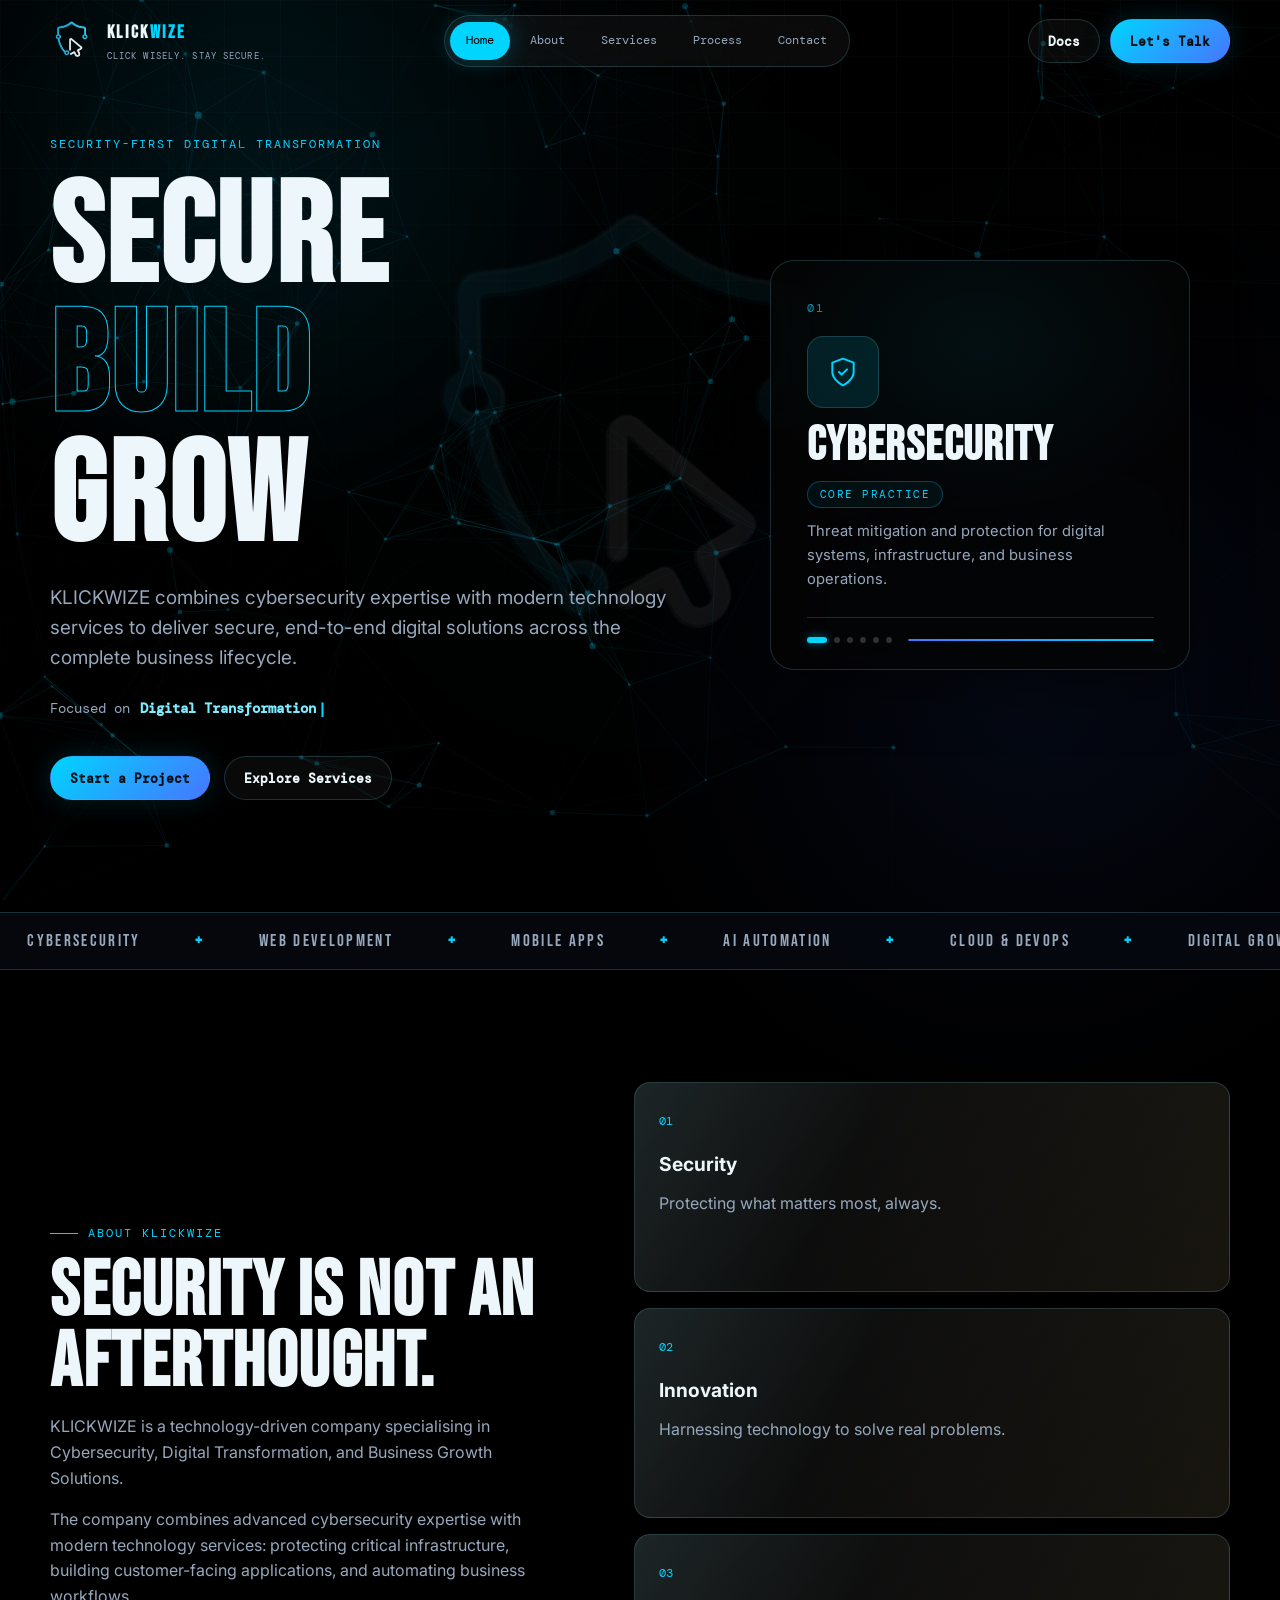
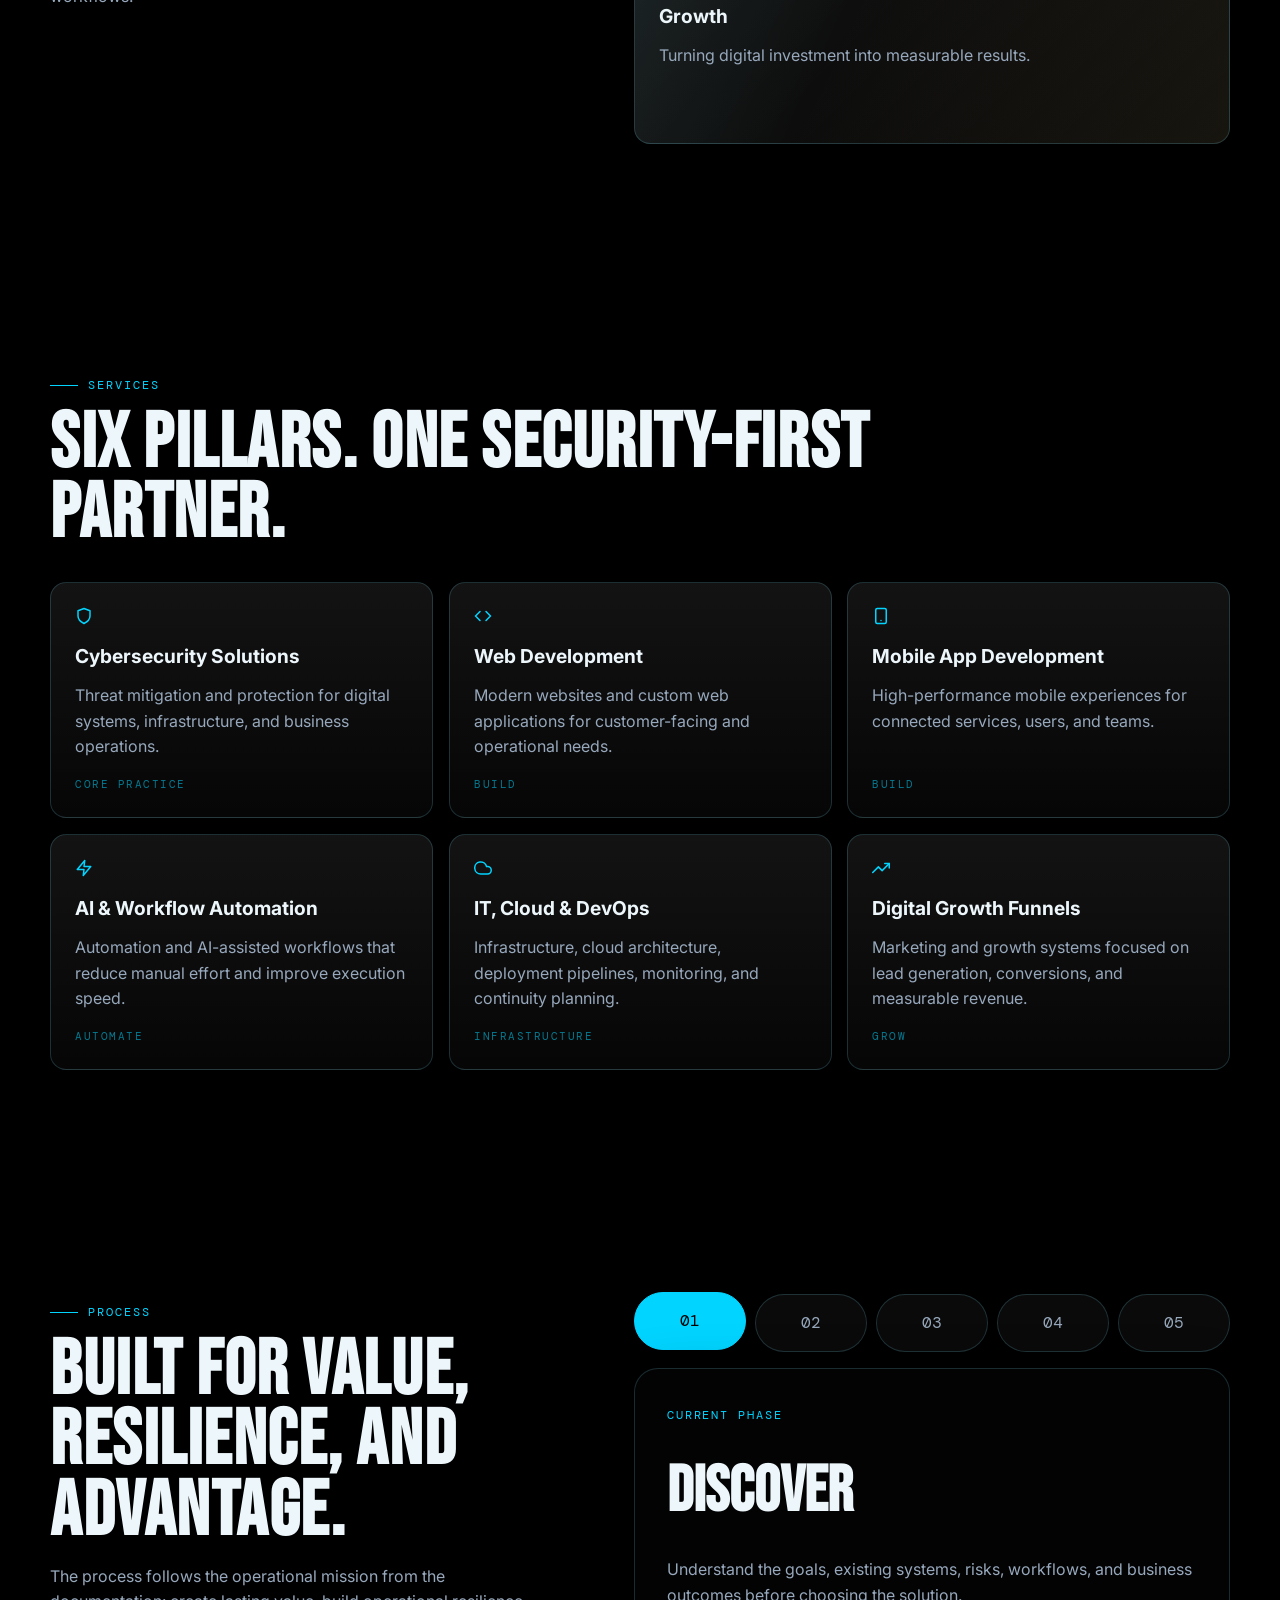
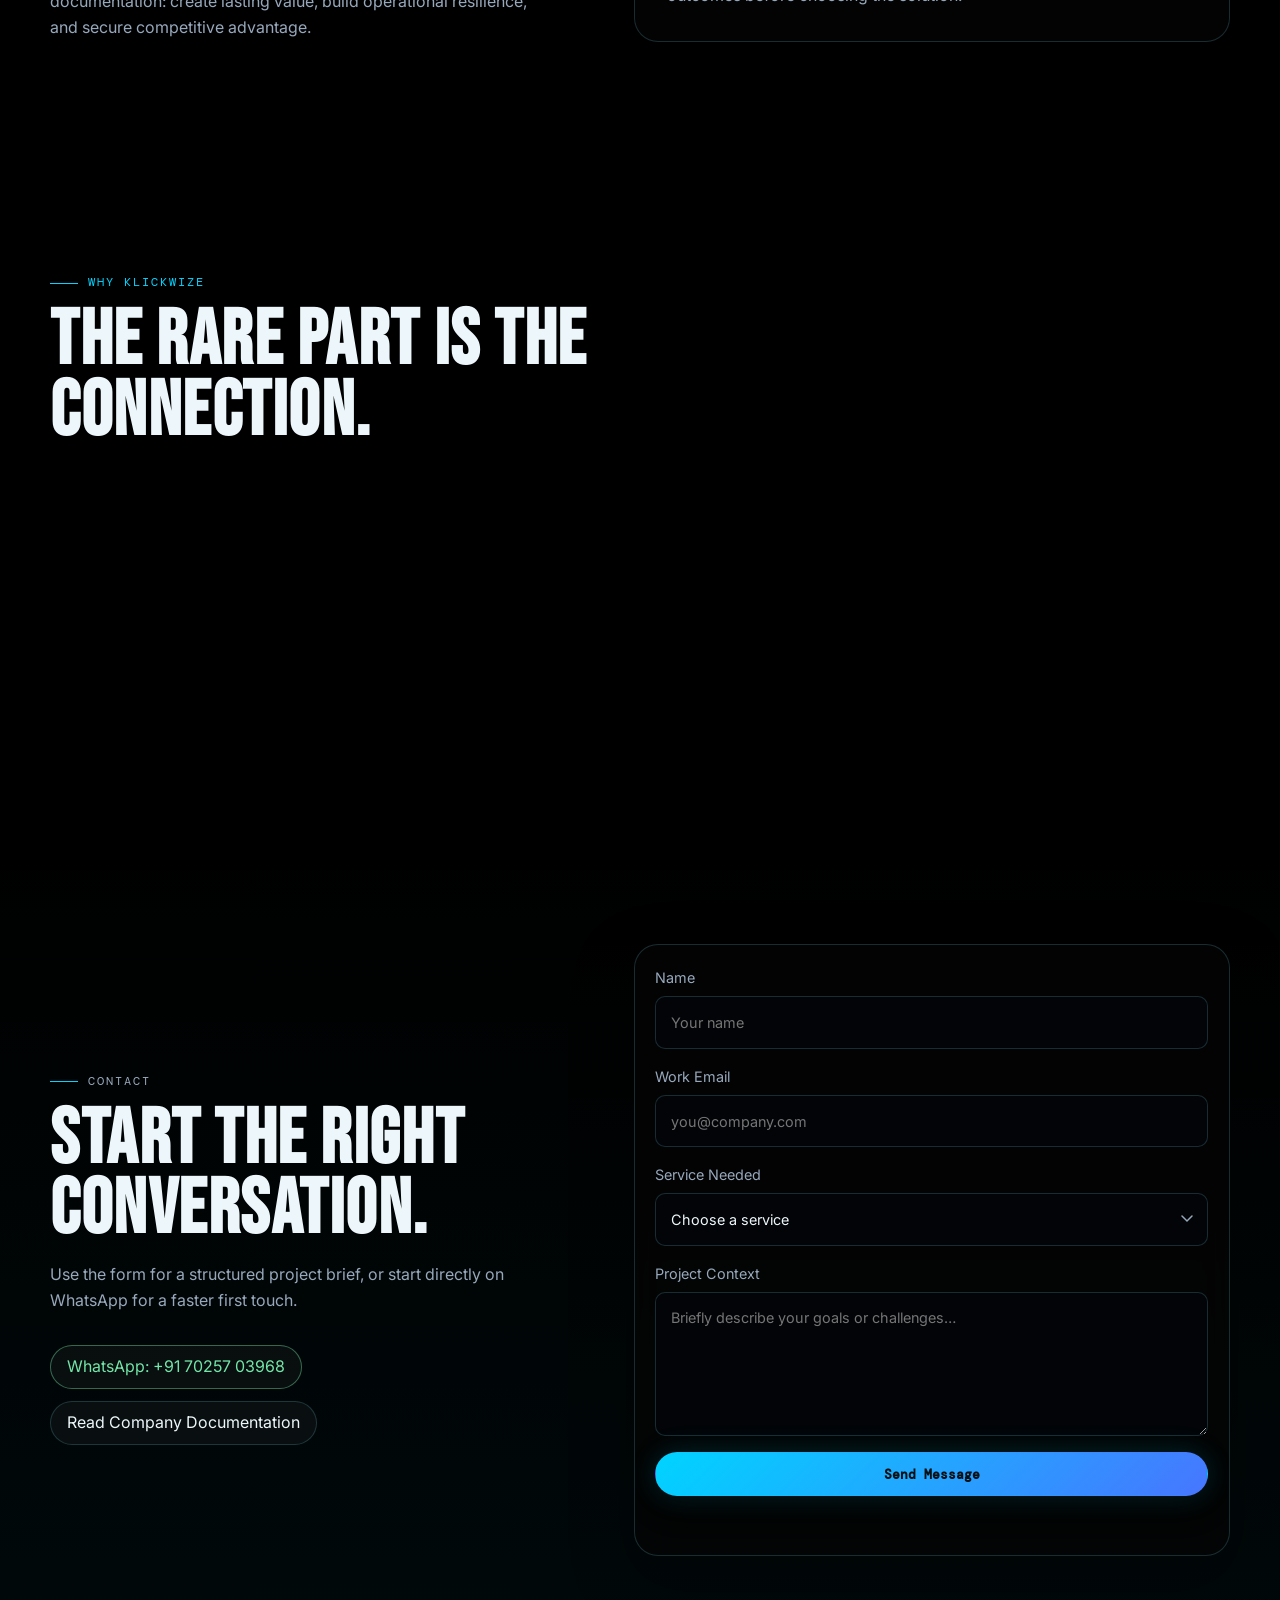
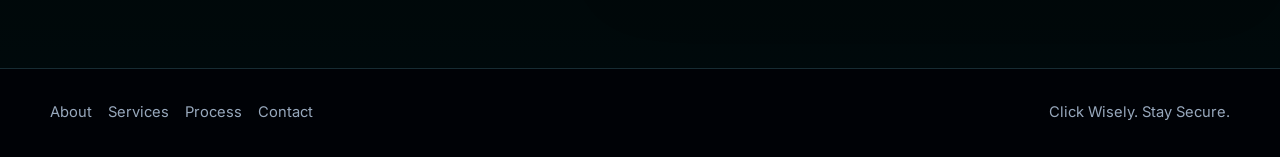
==== commit bcbc6646: "0.33 update: 6/6/2026 8:20 pm" ====
--- a/Website/0.3/index.html
+++ b/Website/0.3/index.html
@@ -41,10 +41,10 @@
   ================================================ -->
   <style>
   #loader-overlay *{margin:0;padding:0;box-sizing:border-box}
-  #loader-overlay{position:fixed;inset:0;z-index:9999;display:flex;flex-direction:column;align-items:center;justify-content:center;background:#01060f;font-family:'Montserrat',sans-serif;pointer-events:none;opacity:1;transition:opacity .9s ease,visibility .9s ease}
+  #loader-overlay{position:fixed;inset:0;z-index:9999;display:flex;flex-direction:column;align-items:center;justify-content:center;background:#000000;font-family:'Montserrat',sans-serif;pointer-events:none;opacity:1;transition:opacity .9s ease,visibility .9s ease}
   #loader-overlay.hidden{opacity:0;visibility:hidden;pointer-events:none}
-  #loader-overlay .scan{position:fixed;inset:0;pointer-events:none;background:repeating-linear-gradient(0deg,transparent,transparent 3px,rgba(5,30,120,0.02) 3px,rgba(5,30,120,0.02) 4px)}
-  #loader-overlay .cm{position:fixed;width:22px;height:22px;border-color:rgba(30,80,200,0.35);border-style:solid}
+  #loader-overlay .scan{position:fixed;inset:0;pointer-events:none;background:repeating-linear-gradient(0deg,transparent,transparent 3px,rgba(255,255,255,0.015) 3px,rgba(255,255,255,0.015) 4px)}
+  #loader-overlay .cm{position:fixed;width:22px;height:22px;border-color:rgba(255,255,255,0.15);border-style:solid}
   #loader-overlay .cm-tl{top:24px;left:24px;border-width:1px 0 0 1px}
   #loader-overlay .cm-tr{top:24px;right:24px;border-width:1px 1px 0 0}
   #loader-overlay .cm-bl{bottom:24px;left:24px;border-width:0 0 1px 1px}
@@ -54,7 +54,7 @@
   #loader-overlay .wk{font-family:'Bebas Neue',sans-serif;font-size:clamp(60px,12vw,96px);letter-spacing:.07em;background:linear-gradient(150deg,#ffffff 0%,#ddeeff 45%,#a8ccff 85%,#7aadff 100%);-webkit-background-clip:text;-webkit-text-fill-color:transparent;background-clip:text;filter:drop-shadow(0 0 16px rgba(120,180,255,0.2));display:inline-block}
   #loader-overlay .ww{font-family:'Bebas Neue',sans-serif;font-size:clamp(60px,12vw,96px);letter-spacing:.07em;background:linear-gradient(150deg,#d8eeff 0%,#6aaeff 30%,#2060ee 62%,#0c30a0 100%);-webkit-background-clip:text;-webkit-text-fill-color:transparent;background-clip:text;filter:drop-shadow(0 0 32px rgba(40,110,255,0.4));display:inline-block}
   #loader-overlay .loader-wrap{margin-top:48px;display:flex;flex-direction:column;align-items:center;gap:14px;animation:fadeup2 .9s .45s both}
-  #loader-overlay .line-track{width:260px;height:1px;background:rgba(20,50,130,0.25);border-radius:1px;position:relative;overflow:hidden}
+  #loader-overlay .line-track{width:260px;height:1px;background:rgba(255,255,255,0.08);border-radius:1px;position:relative;overflow:hidden}
   #loader-overlay .line-fill-l,#loader-overlay .line-fill-r{position:absolute;top:0;height:100%;width:0%;animation:grow-line2 3.2s cubic-bezier(.4,0,.15,1) .7s both}
   #loader-overlay .line-fill-l{right:50%;border-radius:1px 0 0 1px;background:linear-gradient(270deg,#4a90ff,#1040cc)}
   #loader-overlay .line-fill-r{left:50%;border-radius:0 1px 1px 0;background:linear-gradient(90deg,#4a90ff,#88ccff)}
@@ -62,10 +62,10 @@
   #loader-overlay .center-dot{position:absolute;top:50%;left:50%;transform:translate(-50%,-50%);width:5px;height:5px;border-radius:50%;background:#4a90ff;box-shadow:0 0 8px #4a90ff,0 0 20px rgba(74,144,255,0.5);animation:dot-appear2 .4s .65s both}
   @keyframes dot-appear2{from{opacity:0;transform:translate(-50%,-50%) scale(0)}to{opacity:1;transform:translate(-50%,-50%) scale(1)}}
   #loader-overlay .ticker-dots{display:flex;gap:5px;margin-top:2px}
-  #loader-overlay .td{width:3px;height:3px;border-radius:50%;background:#0d2255;animation:td-blink2 1.6s ease infinite}
+  #loader-overlay .td{width:3px;height:3px;border-radius:50%;background:#222222;animation:td-blink2 1.6s ease infinite}
   #loader-overlay .td:nth-child(2){animation-delay:.25s}
   #loader-overlay .td:nth-child(3){animation-delay:.5s}
-  @keyframes td-blink2{0%,70%,100%{background:#0d2255}35%{background:#3a72dd}}
+  @keyframes td-blink2{0%,70%,100%{background:#222222}35%{background:#555555}}
   @keyframes fadeup2{from{opacity:0;transform:translateY(22px)}to{opacity:1;transform:translateY(0)}}
   </style>
 
@@ -253,21 +253,47 @@
           </div>
         </div>
 
-        <div class="hero-visual" aria-label="KLICKWIZE key metrics">
-          <!-- Stat card 1 -->
-          <div class="hero-card glass-panel" data-tilt>
-            <span class="card-label">Service Pillars</span>
-            <div class="shuffle-number" data-shuffle-number data-final="6">0</div>
-            <p>Security embedded at every layer of every service.</p>
+        <!-- ============================================
+             SERVICE SHOWCASE — HERO VISUAL COMPONENT
+
+             Cycles through all six service pillars.
+             Content is data-driven via serviceCycle.js.
+             Transition model: vertical clip-path wipe.
+             Pauses on hover; dot nav for manual control.
+        ============================================ -->
+        <div class="service-showcase glass-panel" id="service-showcase" aria-label="Our services">
+
+          <!-- Slide content region — clip-path wipe target -->
+          <div class="sc-slide" data-sc-slide>
+
+            <!-- Service number (01–06) -->
+            <span class="sc-number" data-sc-number>01</span>
+
+            <!-- Icon slot — SVG injected by serviceCycle.js -->
+            <div class="sc-icon" data-sc-icon></div>
+
+            <!-- Service name — large display type -->
+            <h3 class="sc-name" data-sc-name>Cybersecurity</h3>
+
+            <!-- Category tag -->
+            <span class="sc-tag" data-sc-tag>Core Practice</span>
+
+            <!-- One-line description -->
+            <p class="sc-copy" data-sc-copy>
+              Threat mitigation and protection for digital systems,
+              infrastructure, and business operations.
+            </p>
+
           </div>
-          <!-- Stat card 2 — floats slightly offset for depth -->
-          <div class="hero-card hero-card--secondary glass-panel" data-tilt>
-            <span class="card-label">Security-First</span>
-            <div class="hero-card-icon">
-              <svg width="32" height="32" viewBox="0 0 24 24" fill="none" stroke="currentColor" stroke-width="1.5" stroke-linecap="round" stroke-linejoin="round"><path d="M12 22s8-4 8-10V5l-8-3-8 3v7c0 6 8 10 8 10z"/></svg>
+
+          <!-- Bottom bar: dot nav + progress indicator -->
+          <div class="sc-footer">
+            <div class="sc-dots" data-sc-dots role="tablist" aria-label="Service navigation"></div>
+            <div class="sc-progress-track" aria-hidden="true">
+              <div class="sc-progress" data-sc-progress></div>
             </div>
-            <p>Protection is the foundation, not the afterthought.</p>
           </div>
+
         </div>
       </div>
 
@@ -656,6 +682,7 @@
   <script src="js/decryptText.js"></script>
   <script src="js/spark.js"></script>
   <script src="js/stepper.js"></script>
+  <script src="js/serviceCycle.js"></script>
   <script src="js/app.js"></script>
 
 
--- a/Website/0.3/css/variables.css
+++ b/Website/0.3/css/variables.css
@@ -13,11 +13,11 @@
 
 :root {
   /* ── Chromatic Scale ──────────────────────────── */
-  --black:          #000102;
-  --deep:           #03060c;
-  --surface:        #0d1420;
-  --panel:          rgba(13, 20, 32, .78);
-  --panel-strong:   #111a29;
+  --black:          #000000;
+  --deep:           #010101;
+  --surface:        #050505;
+  --panel:          rgba(5, 5, 5, .78);
+  --panel-strong:   #080808;
 
   /* ── Brand Accent Tokens ──────────────────────── */
   --cyan:           #00d4ff;
@@ -85,5 +85,5 @@
   --gradient-primary:  linear-gradient(135deg, var(--cyan), var(--blue));
   --gradient-metal:    linear-gradient(115deg, #6d7a86 0%, #f8fbff 18%, #7cecff 36%, #41566a 55%, #ffffff 74%, #80e8ff 100%);
   --gradient-panel:    linear-gradient(180deg, rgba(255,255,255,.075), rgba(255,255,255,.025));
-  --gradient-hero:     radial-gradient(ellipse 80% 60% at 60% 40%, rgba(0,212,255,.08), transparent 70%);
+  --gradient-hero:     radial-gradient(ellipse 80% 60% at 60% 40%, rgba(0,212,255,.04), transparent 70%);
 }
--- a/Website/0.3/css/layout.css
+++ b/Website/0.3/css/layout.css
@@ -20,9 +20,9 @@
 body {
   min-height: 100vh;
   background:
-    radial-gradient(circle at 20% 0%, rgba(0, 212, 255, .08), transparent 34rem),
-    radial-gradient(circle at 88% 12%, rgba(71, 118, 255, .06), transparent 30rem),
-    linear-gradient(180deg, #010204 0%, var(--black) 45%, #020306 100%);
+    radial-gradient(circle at 20% 0%, rgba(0, 212, 255, .04), transparent 34rem),
+    radial-gradient(circle at 88% 12%, rgba(71, 118, 255, .03), transparent 30rem),
+    linear-gradient(180deg, #000000 0%, var(--black) 45%, #000000 100%);
   color: var(--white);
   font-family: var(--ff-body);
   line-height: 1.6;
@@ -175,10 +175,9 @@
   position: relative;
   display: flex;
   flex-direction: column;
-  align-items: center;
-  gap: 1.5rem;
-  min-height: 540px;
+  align-items: flex-end;
   justify-content: center;
+  min-height: 480px;
 }
 
 .split-section,
--- a/Website/0.3/css/components.css
+++ b/Website/0.3/css/components.css
@@ -536,7 +536,7 @@
 }
 
 .contact-form select option {
-  background: #0d1420;
+  background: var(--surface);
   color: var(--white);
 }
 
@@ -693,3 +693,207 @@
   0%   { top: 0%;   opacity: 1; }
   100% { top: 100%; opacity: 0; }
 }
+
+/* =====================================================
+   SERVICE SHOWCASE — HERO VISUAL COMPONENT
+   Version 0.4
+
+   A self-contained cycling panel that lives in the
+   hero visual column. Replaces the static stat cards
+   with a live service pillar display.
+
+   Layout anatomy:
+     .service-showcase          — outer glass container
+       .sc-slide                — clip-path wipe region
+         .sc-number             — 01–06 index label
+         .sc-icon               — SVG icon slot
+         .sc-name               — service display name
+         .sc-tag                — category badge
+         .sc-copy               — one-line description
+       .sc-footer               — dot nav + progress bar
+         .sc-dots               — dot buttons (JS-built)
+         .sc-progress-track     — track housing the bar
+           .sc-progress         — animated fill bar
+===================================================== */
+
+/* ── Outer Container ──────────────────────────────── */
+.service-showcase {
+  position: relative;
+  width: 100%;
+  max-width: 420px;
+  min-height: 380px;
+  padding: 2.4rem 2.2rem 1.6rem;
+  display: flex;
+  flex-direction: column;
+  justify-content: space-between;
+  overflow: hidden;
+
+  /* Subtle radial glow behind the panel */
+  background:
+    radial-gradient(ellipse 80% 60% at 50% 20%, rgba(0,212,255,.06), transparent 70%),
+    var(--panel);
+}
+
+/* Pointer-tracked inner glow (driven by app.js --mx/--my) */
+.service-showcase::before {
+  content: '';
+  position: absolute;
+  inset: 0;
+  border-radius: inherit;
+  background: radial-gradient(
+    circle 260px at var(--mx, 50%) var(--my, 30%),
+    rgba(0, 212, 255, .07),
+    transparent 70%
+  );
+  pointer-events: none;
+  transition: opacity .3s ease;
+  opacity: 0;
+}
+
+.service-showcase:hover::before {
+  opacity: 1;
+}
+
+/* ── Slide Region ─────────────────────────────────── */
+/* clip-path wipe is applied inline by serviceCycle.js  */
+.sc-slide {
+  flex: 1;
+  display: flex;
+  flex-direction: column;
+  gap: .7rem;
+}
+
+/* ── Service Index Number ─────────────────────────── */
+.sc-number {
+  font-family: var(--ff-mono);
+  font-size: .72rem;
+  letter-spacing: .18em;
+  color: var(--cyan);
+  opacity: .7;
+}
+
+/* ── Icon Slot ────────────────────────────────────── */
+.sc-icon {
+  display: flex;
+  align-items: center;
+  justify-content: center;
+  width: 72px;
+  height: 72px;
+  border-radius: var(--radius-md);
+  border: 1px solid var(--edge);
+  background: var(--cyan-soft);
+  color: var(--cyan);
+  margin: .4rem 0 .2rem;
+  position: relative;
+  transition: border-color .3s ease, background .3s ease, box-shadow .3s ease;
+}
+
+.sc-icon svg {
+  width: 32px;
+  height: 32px;
+  stroke: var(--cyan);
+  transition: stroke .3s ease;
+}
+
+.service-showcase:hover .sc-icon {
+  border-color: rgba(0, 212, 255, .5);
+  background: rgba(0, 212, 255, .15);
+  box-shadow: 0 0 28px rgba(0, 212, 255, .2);
+}
+
+/* ── Service Name ─────────────────────────────────── */
+.sc-name {
+  font-family: var(--ff-display);
+  font-size: clamp(2.2rem, 5vw, 3rem);
+  line-height: 1;
+  letter-spacing: .03em;
+  color: var(--white);
+  text-transform: uppercase;
+  margin: 0;
+}
+
+/* ── Category Tag ─────────────────────────────────── */
+.sc-tag {
+  display: inline-block;
+  font-family: var(--ff-mono);
+  font-size: .68rem;
+  letter-spacing: .14em;
+  text-transform: uppercase;
+  color: var(--cyan);
+  border: 1px solid rgba(0, 212, 255, .28);
+  border-radius: 999px;
+  padding: .22rem .75rem;
+  width: fit-content;
+  background: rgba(0, 212, 255, .06);
+}
+
+/* ── Description Copy ─────────────────────────────── */
+.sc-copy {
+  color: var(--muted);
+  font-size: .92rem;
+  line-height: 1.65;
+  max-width: 340px;
+  margin: 0;
+  flex: 1;
+}
+
+/* ── Footer Row ───────────────────────────────────── */
+.sc-footer {
+  display: flex;
+  align-items: center;
+  justify-content: space-between;
+  gap: 1rem;
+  margin-top: 1.6rem;
+  padding-top: 1.2rem;
+  border-top: 1px solid var(--edge);
+}
+
+/* ── Dot Navigation ───────────────────────────────── */
+.sc-dots {
+  display: flex;
+  gap: .45rem;
+  align-items: center;
+}
+
+.sc-dot {
+  width: 6px;
+  height: 6px;
+  border-radius: 50%;
+  border: none;
+  background: rgba(255, 255, 255, .18);
+  cursor: pointer;
+  padding: 0;
+  transition: background .25s ease, transform .25s var(--ease-spring), width .25s var(--ease-spring);
+  flex-shrink: 0;
+}
+
+.sc-dot.active {
+  background: var(--cyan);
+  width: 20px;
+  border-radius: 3px;
+  box-shadow: 0 0 8px rgba(0, 212, 255, .5);
+}
+
+.sc-dot:hover:not(.active) {
+  background: rgba(255, 255, 255, .45);
+  transform: scale(1.3);
+}
+
+/* ── Progress Track & Bar ─────────────────────────── */
+.sc-progress-track {
+  flex: 1;
+  height: 2px;
+  background: rgba(255, 255, 255, .07);
+  border-radius: 999px;
+  overflow: hidden;
+}
+
+.sc-progress {
+  height: 100%;
+  width: 0%;
+  border-radius: 999px;
+  background: linear-gradient(90deg, var(--blue), var(--cyan));
+  /* Width transition is applied inline by serviceCycle.js
+     on each cycle reset — not declared here to allow JS
+     to control the timing function precisely.            */
+}
--- a/Website/0.3/css/responsive.css
+++ b/Website/0.3/css/responsive.css
@@ -149,6 +149,15 @@
     border-radius: var(--radius-sm);
   }
 
+  .stepper {
+    display: flex;
+    flex-direction: column;
+  }
+
+  .stepper-panel {
+    order: -1;
+  }
+
   .footer-inner {
     display: grid;
     justify-items: center;
@@ -177,3 +186,47 @@
     display: none; /* hide secondary card to reduce visual noise on tablet */
   }
 }
+
+/* ── Service Showcase Responsive ─────────────────── */
+
+/* Tablet: showcase goes full-width below the copy  */
+@media (max-width: 900px) {
+  .hero-visual {
+    align-items: stretch;
+  }
+
+  .service-showcase {
+    max-width: 100%;
+    min-height: 320px;
+  }
+
+  .sc-name {
+    font-size: 2.4rem;
+  }
+}
+
+/* Mobile: tighten padding, reduce icon size */
+@media (max-width: 520px) {
+  .service-showcase {
+    padding: 1.8rem 1.5rem 1.3rem;
+    min-height: 280px;
+  }
+
+  .sc-icon {
+    width: 56px;
+    height: 56px;
+  }
+
+  .sc-icon svg {
+    width: 26px;
+    height: 26px;
+  }
+
+  .sc-name {
+    font-size: 2rem;
+  }
+
+  .sc-copy {
+    font-size: .86rem;
+  }
+}
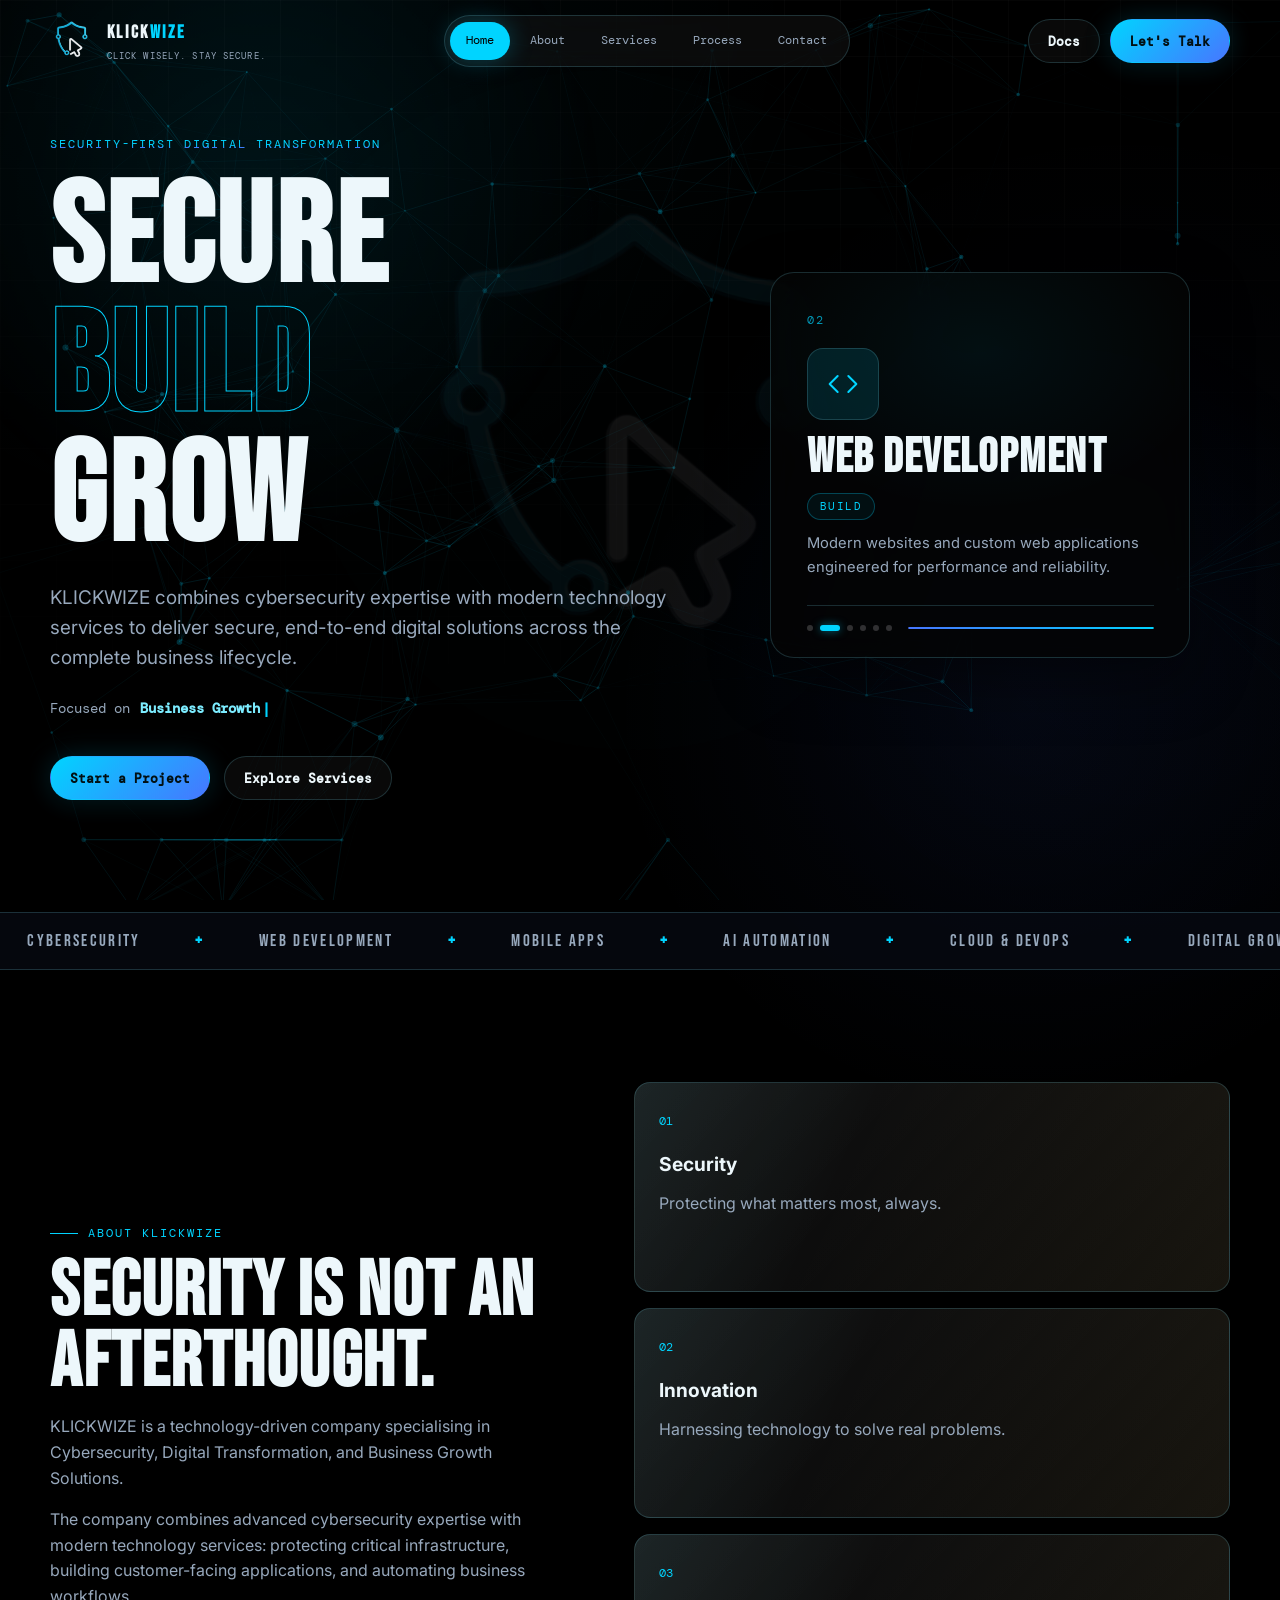
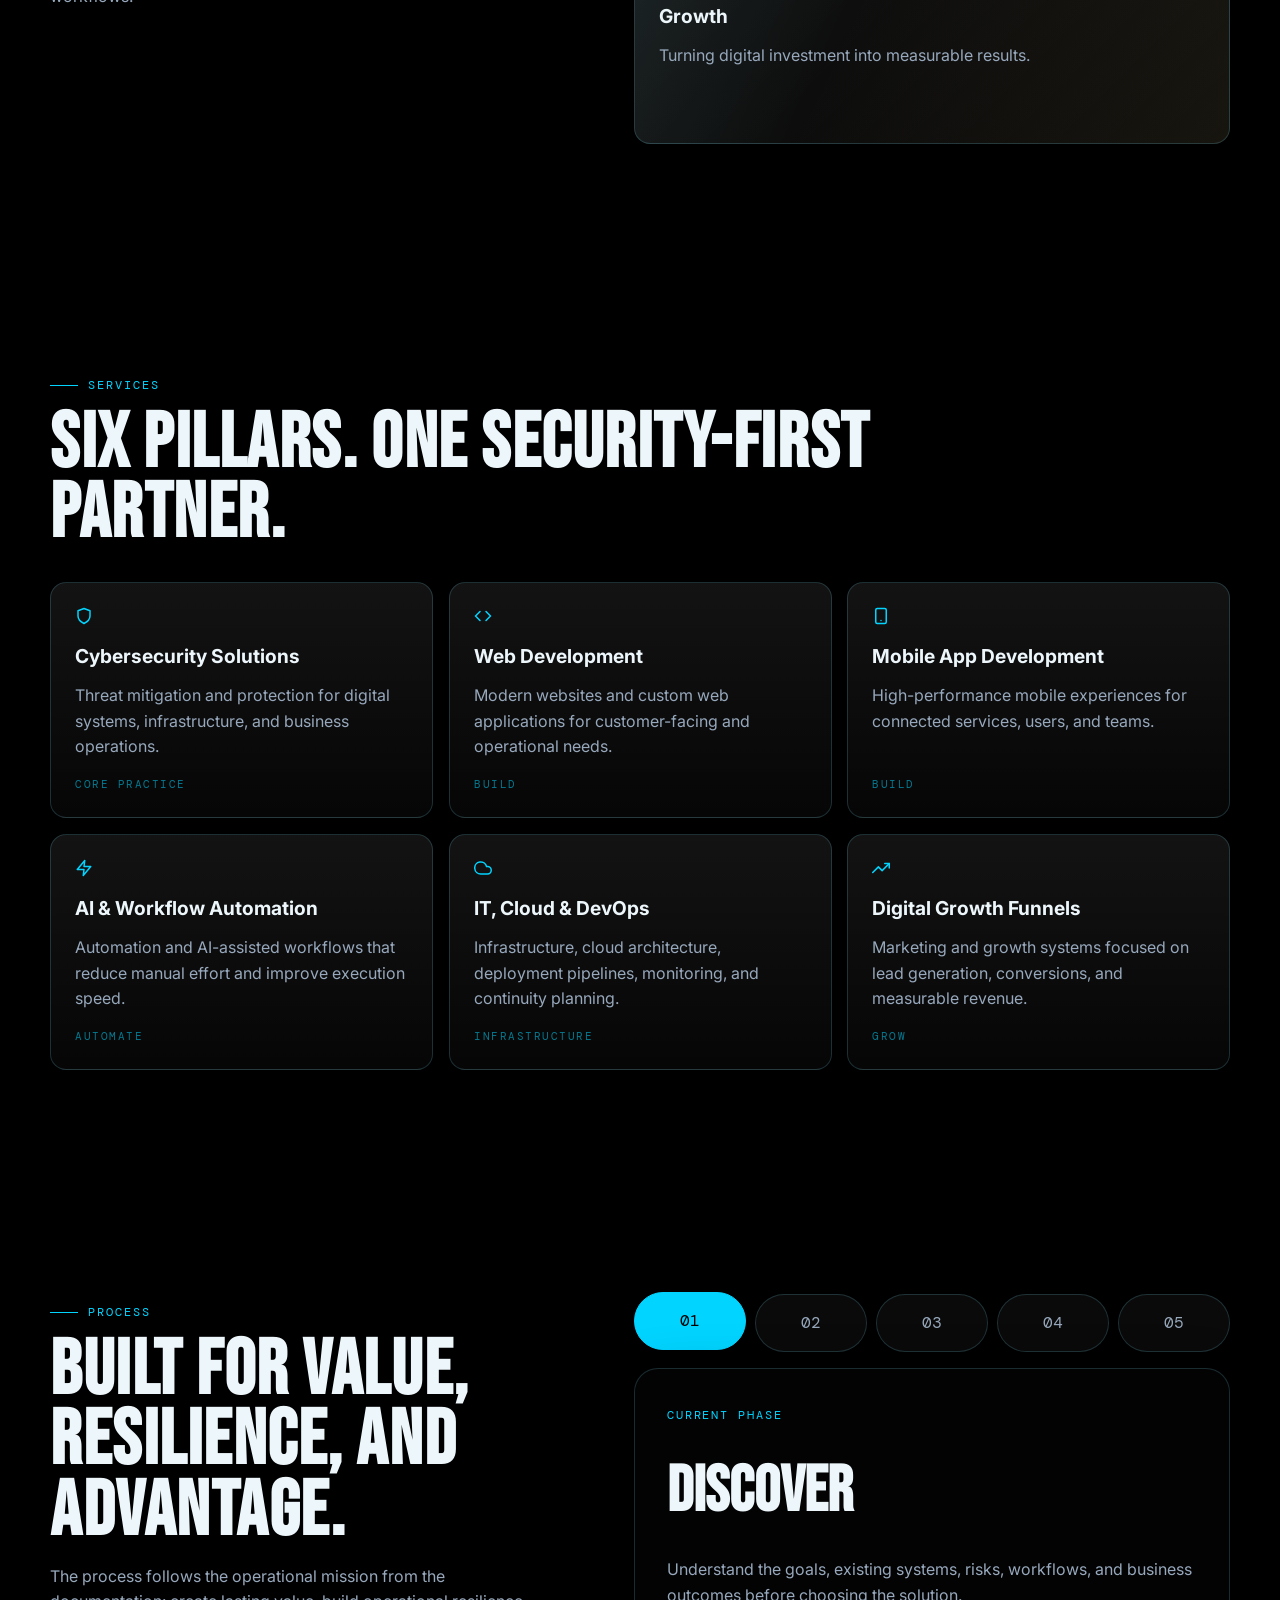
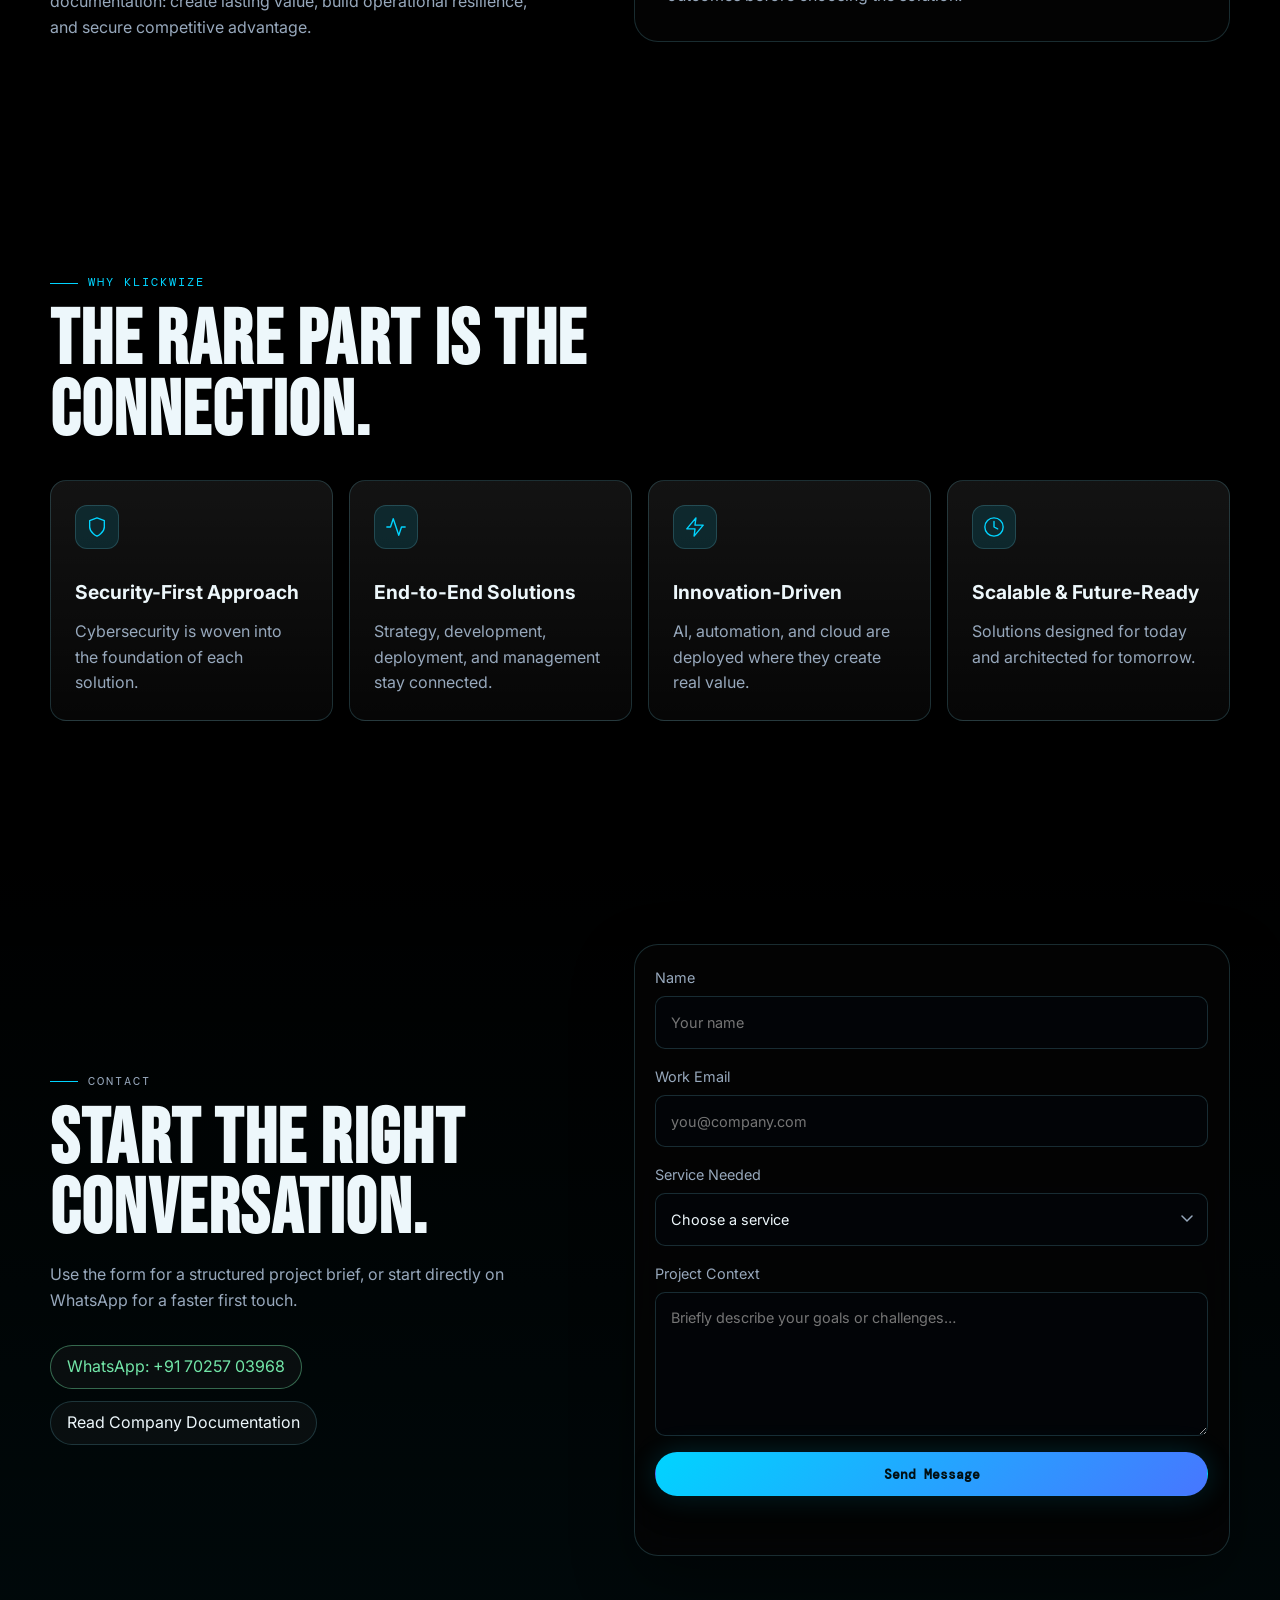
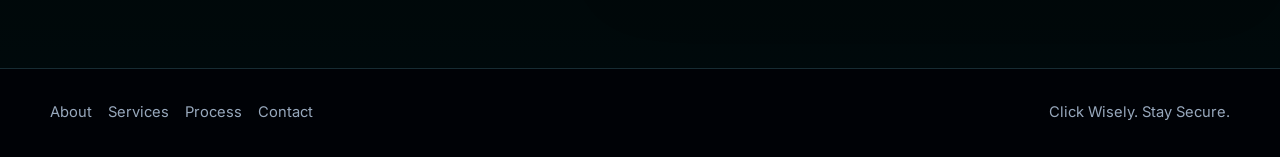
==== commit 70f26988: "Update index.html changed the color of loading" ====
--- a/Website/0.3/index.html
+++ b/Website/0.3/index.html
@@ -51,13 +51,13 @@
   #loader-overlay .cm-br{bottom:24px;right:24px;border-width:0 1px 1px 0}
   #loader-overlay .content{position:relative;display:flex;flex-direction:column;align-items:center;text-align:center}
   #loader-overlay .wordmark{line-height:1;animation:fadeup2 .9s .05s both}
-  #loader-overlay .wk{font-family:'Bebas Neue',sans-serif;font-size:clamp(60px,12vw,96px);letter-spacing:.07em;background:linear-gradient(150deg,#ffffff 0%,#ddeeff 45%,#a8ccff 85%,#7aadff 100%);-webkit-background-clip:text;-webkit-text-fill-color:transparent;background-clip:text;filter:drop-shadow(0 0 16px rgba(120,180,255,0.2));display:inline-block}
-  #loader-overlay .ww{font-family:'Bebas Neue',sans-serif;font-size:clamp(60px,12vw,96px);letter-spacing:.07em;background:linear-gradient(150deg,#d8eeff 0%,#6aaeff 30%,#2060ee 62%,#0c30a0 100%);-webkit-background-clip:text;-webkit-text-fill-color:transparent;background-clip:text;filter:drop-shadow(0 0 32px rgba(40,110,255,0.4));display:inline-block}
+  #loader-overlay .wk{font-family:'Bebas Neue',sans-serif;font-size:clamp(60px,12vw,96px);letter-spacing:.07em;background:linear-gradient(150deg,#ffffff 0%,#ddeeff 45%,#a8f9ff 85%,#7afff4 100%);-webkit-background-clip:text;-webkit-text-fill-color:transparent;background-clip:text;filter:drop-shadow(0 0 16px rgba(120, 253, 255, 0.2));display:inline-block}
+  #loader-overlay .ww{font-family:'Bebas Neue',sans-serif;font-size:clamp(60px,12vw,96px);letter-spacing:.07em;background:linear-gradient(150deg,#d8eeff 0%,#6affff 30%,#20cfee 62%,#0c8aa0 100%);-webkit-background-clip:text;-webkit-text-fill-color:transparent;background-clip:text;filter:drop-shadow(0 0 32px rgba(40, 241, 255, 0.4));display:inline-block}
   #loader-overlay .loader-wrap{margin-top:48px;display:flex;flex-direction:column;align-items:center;gap:14px;animation:fadeup2 .9s .45s both}
   #loader-overlay .line-track{width:260px;height:1px;background:rgba(255,255,255,0.08);border-radius:1px;position:relative;overflow:hidden}
   #loader-overlay .line-fill-l,#loader-overlay .line-fill-r{position:absolute;top:0;height:100%;width:0%;animation:grow-line2 3.2s cubic-bezier(.4,0,.15,1) .7s both}
-  #loader-overlay .line-fill-l{right:50%;border-radius:1px 0 0 1px;background:linear-gradient(270deg,#4a90ff,#1040cc)}
-  #loader-overlay .line-fill-r{left:50%;border-radius:0 1px 1px 0;background:linear-gradient(90deg,#4a90ff,#88ccff)}
+  #loader-overlay .line-fill-l{right:50%;border-radius:1px 0 0 1px;background:linear-gradient(270deg,#4accff,#10adcc)}
+  #loader-overlay .line-fill-r{left:50%;border-radius:0 1px 1px 0;background:linear-gradient(90deg,#4a90ff,#88edff)}
   @keyframes grow-line2{from{width:0%}to{width:50%}}
   #loader-overlay .center-dot{position:absolute;top:50%;left:50%;transform:translate(-50%,-50%);width:5px;height:5px;border-radius:50%;background:#4a90ff;box-shadow:0 0 8px #4a90ff,0 0 20px rgba(74,144,255,0.5);animation:dot-appear2 .4s .65s both}
   @keyframes dot-appear2{from{opacity:0;transform:translate(-50%,-50%) scale(0)}to{opacity:1;transform:translate(-50%,-50%) scale(1)}}
